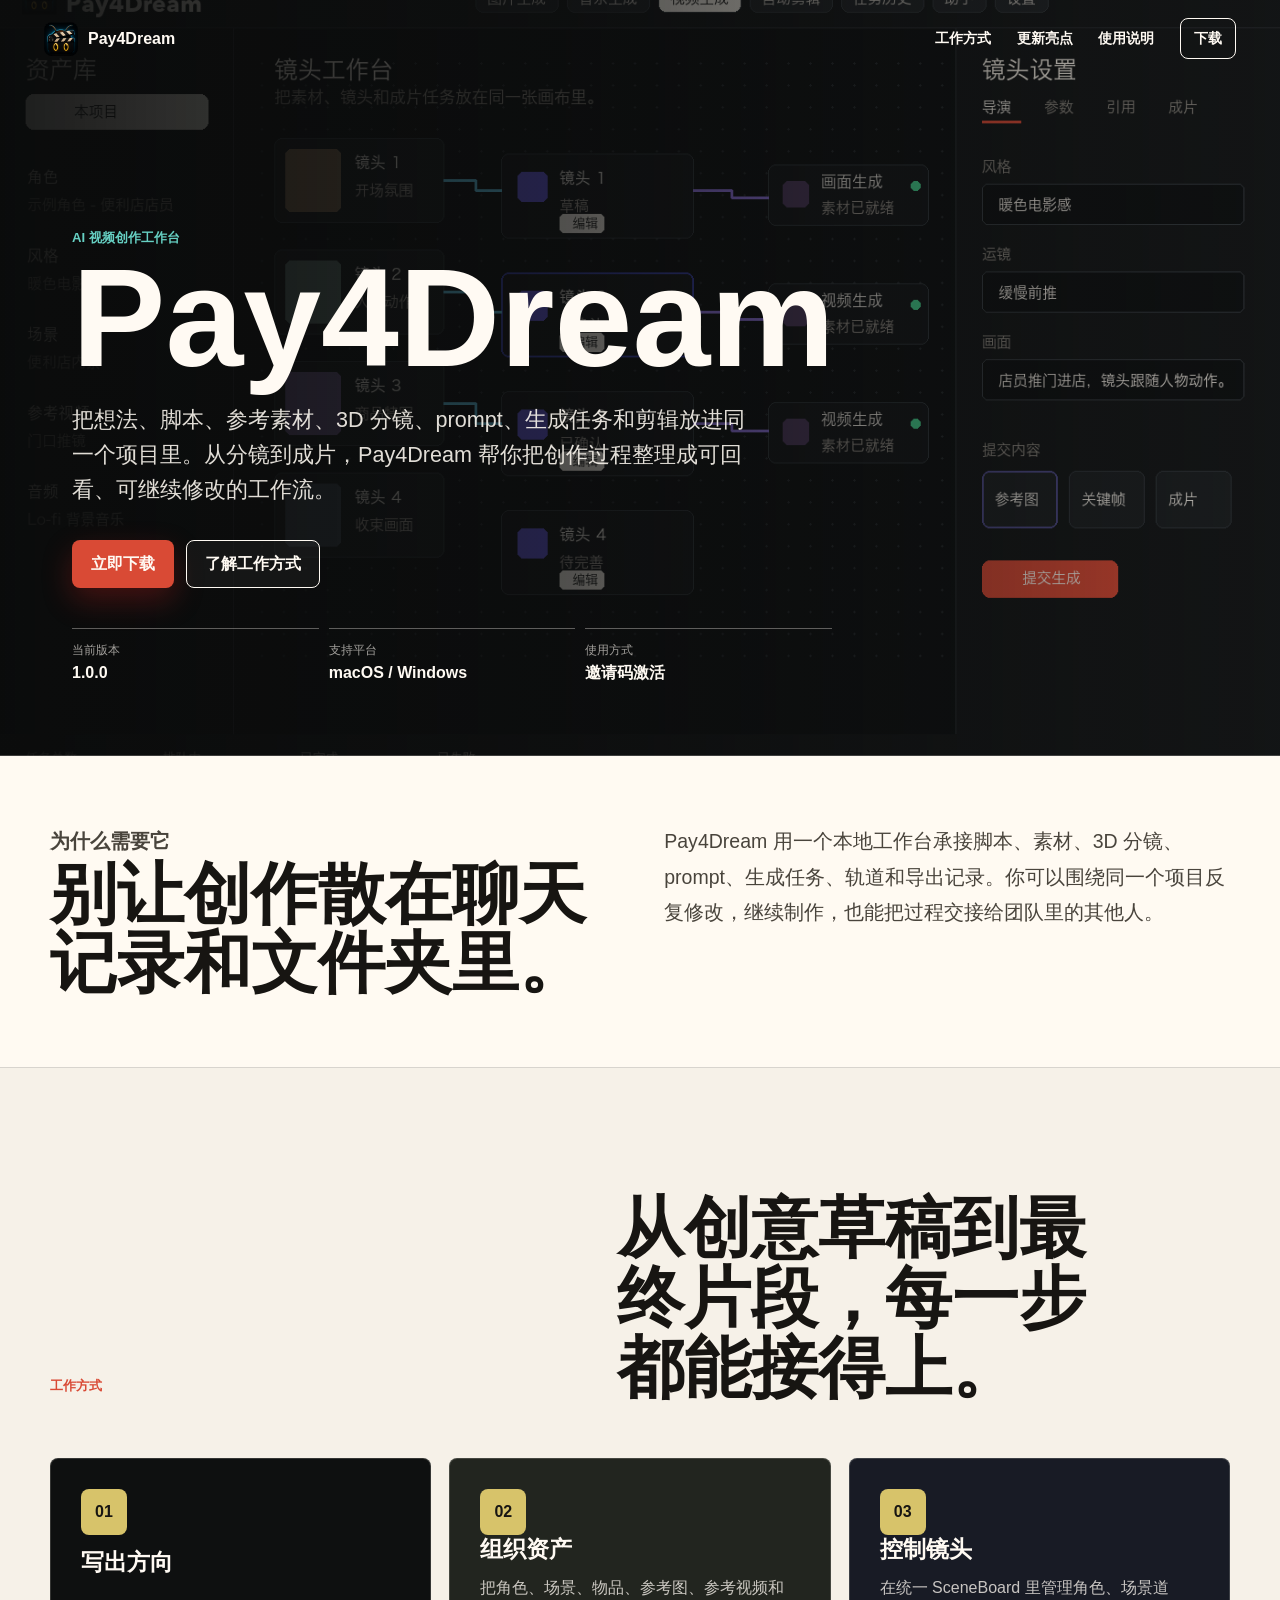
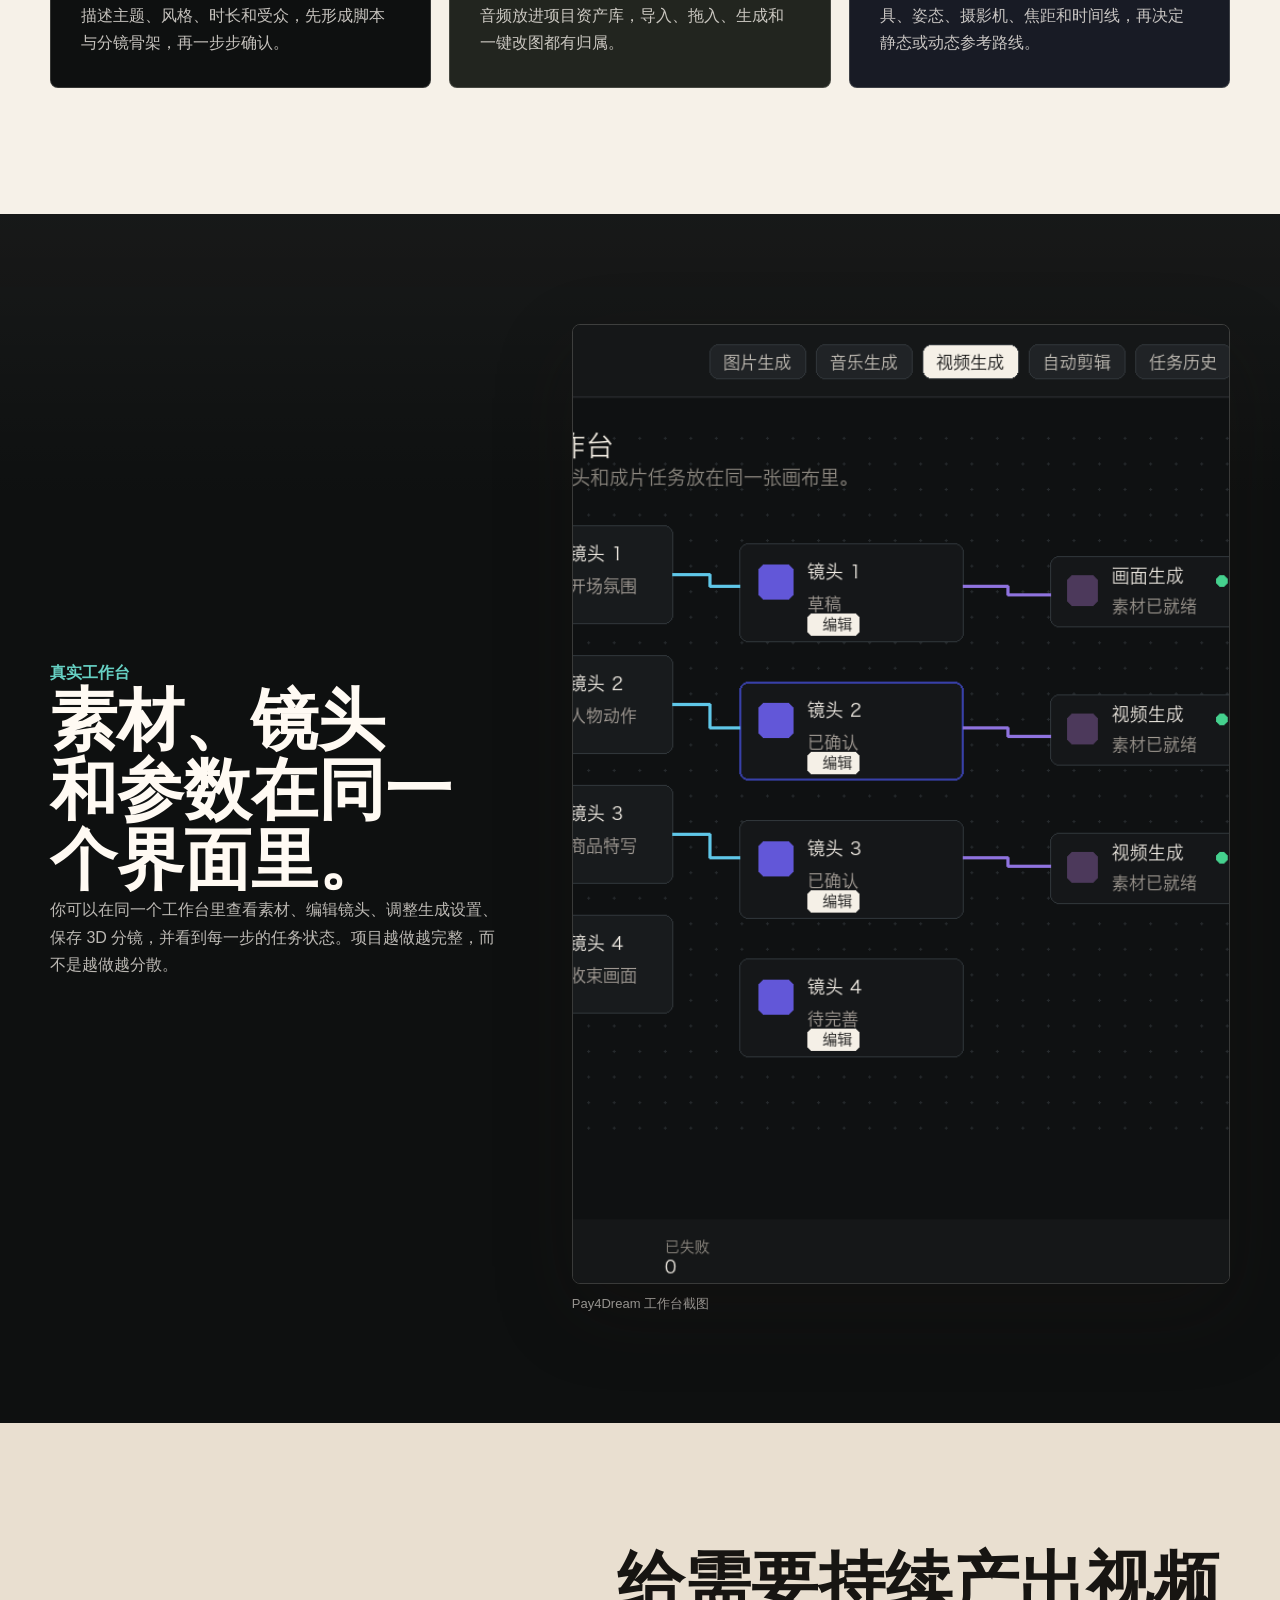
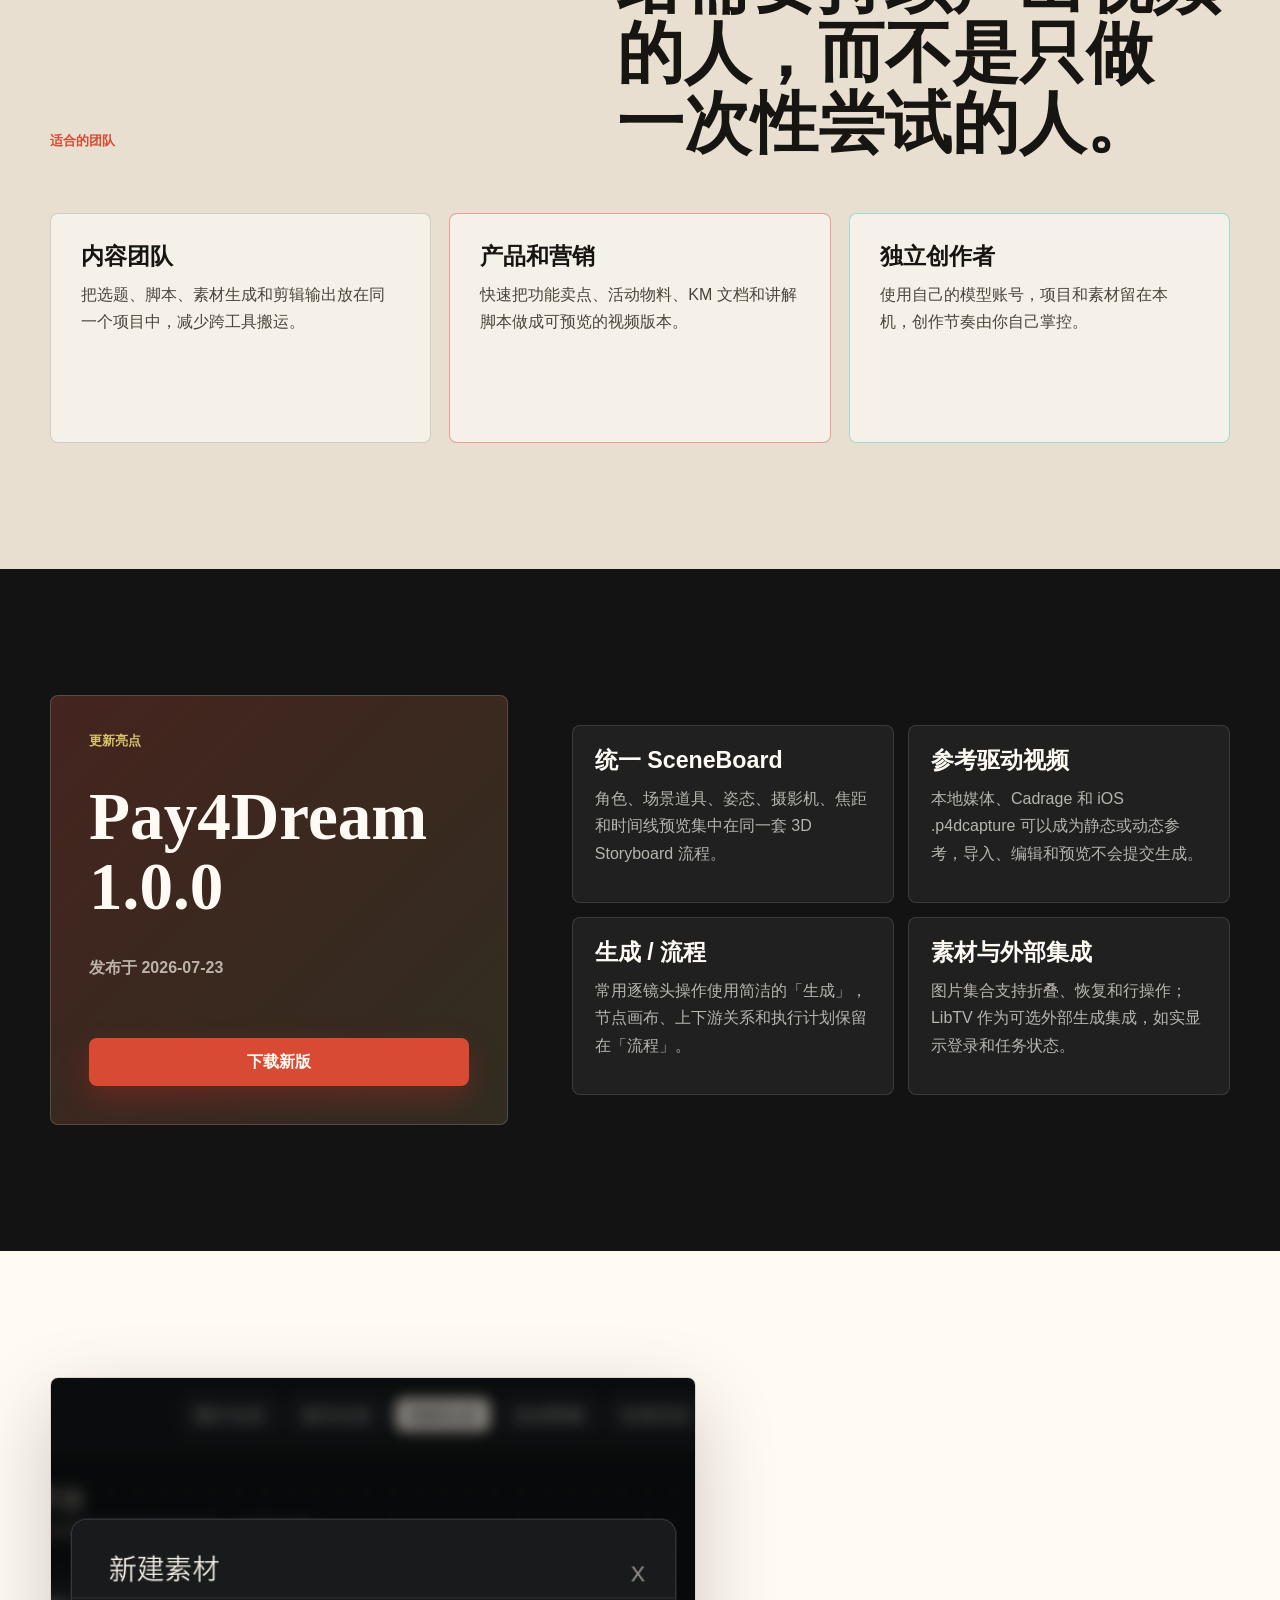
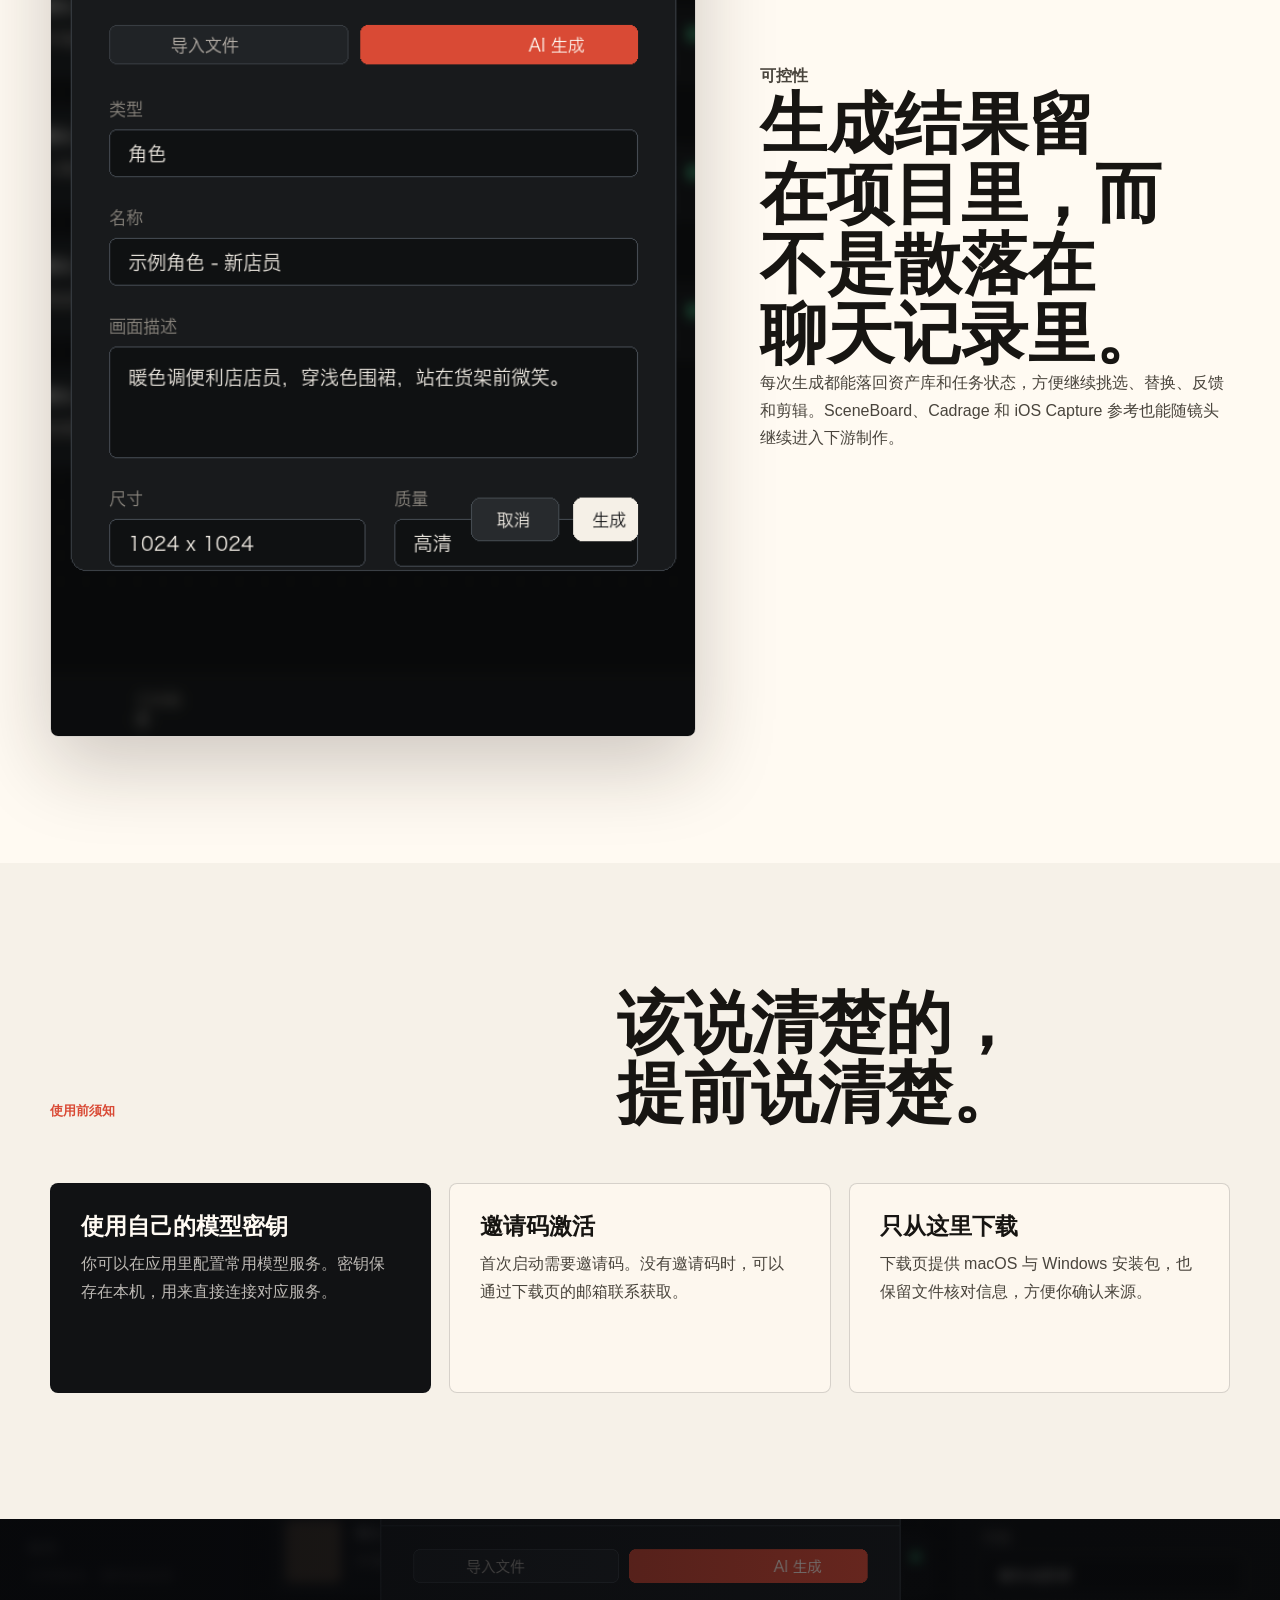
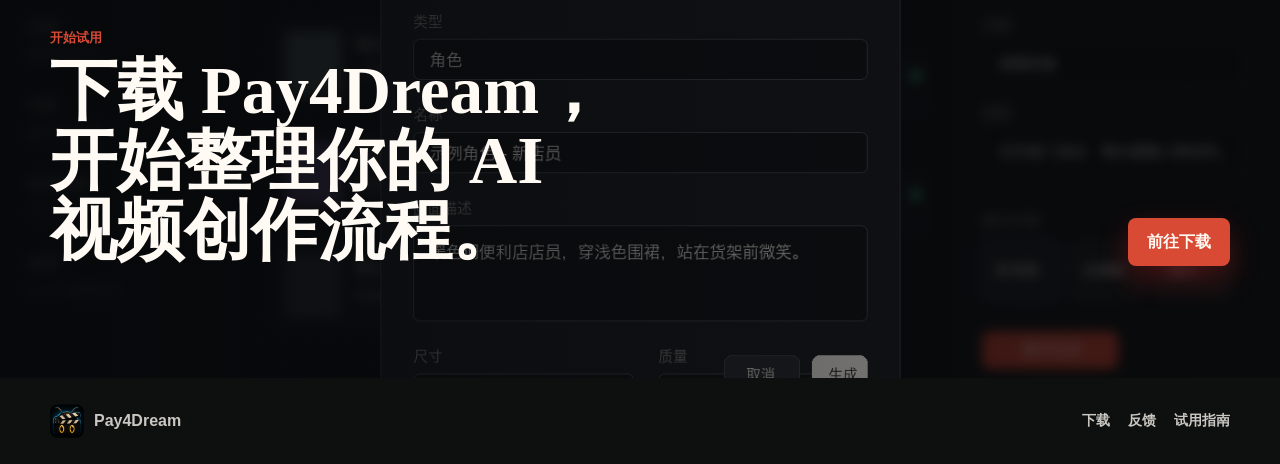
==== index.html @ 3dd7f459 "Update Pay4Dream site for 1.0.0" ====
<!doctype html>
<html lang="zh-CN">
  <head>
    <meta charset="utf-8" />
    <meta name="viewport" content="width=device-width, initial-scale=1" />
    <title>Pay4Dream - AI 视频创作工作台</title>
    <meta
      name="description"
      content="Pay4Dream 是面向创作者和小团队的 AI 视频创作工作台，把脚本、素材、3D 分镜、prompt、生成任务、剪辑和导出放进一个清晰的本地项目。"
    />
    <meta property="og:title" content="Pay4Dream - AI 视频创作工作台" />
    <meta
      property="og:description"
      content="从一句想法到可交付短片。脚本导入、素材管理、3D 分镜、一键改图、生成任务、剪辑预览与导出，一个工作流完成。"
    />
    <meta property="og:type" content="website" />
    <meta property="og:image" content="./assets/product-workbench.png" />
    <link rel="icon" type="image/png" href="./assets/pay4dream-icon.png" />
    <link rel="stylesheet" href="./assets/site.css" />
  </head>
  <body>
    <header class="site-header" data-site-header>
      <a class="brand-mark" href="./index.html" aria-label="Pay4Dream 首页">
        <img src="./assets/pay4dream-icon.png" alt="" />
        <span>Pay4Dream</span>
      </a>
      <button class="nav-toggle" type="button" aria-label="打开导航" aria-expanded="false" data-nav-toggle>
        <span></span>
        <span></span>
      </button>
      <nav class="site-nav" aria-label="主导航" data-nav>
        <a href="#workflow">工作方式</a>
        <a href="#release">更新亮点</a>
        <a href="#trust">使用说明</a>
        <a class="nav-download" href="./download.html">下载</a>
      </nav>
    </header>

    <main>
      <section class="hero" aria-labelledby="hero-title">
        <div class="hero-copy">
          <p class="eyebrow">AI 视频创作工作台</p>
          <h1 id="hero-title">Pay4Dream</h1>
          <p class="hero-lede">
            把想法、脚本、参考素材、3D 分镜、prompt、生成任务和剪辑放进同一个项目里。从分镜到成片，Pay4Dream 帮你把创作过程整理成可回看、可继续修改的工作流。
          </p>
          <div class="hero-actions" aria-label="主要操作">
            <a class="button button-primary" href="./download.html">立即下载</a>
            <a class="button button-ghost" href="#workflow">了解工作方式</a>
          </div>
          <dl class="hero-facts" aria-label="版本摘要">
            <div>
              <dt>当前版本</dt>
              <dd>1.0.0</dd>
            </div>
            <div>
              <dt>支持平台</dt>
              <dd>macOS / Windows</dd>
            </div>
            <div>
              <dt>使用方式</dt>
              <dd>邀请码激活</dd>
            </div>
          </dl>
        </div>
      </section>

      <section class="intro-band" aria-label="产品定位">
        <div class="section-inner intro-grid">
          <div>
            <p class="section-kicker">为什么需要它</p>
            <h2>别让创作散在聊天记录和文件夹里。</h2>
          </div>
          <p>
            Pay4Dream 用一个本地工作台承接脚本、素材、3D 分镜、prompt、生成任务、轨道和导出记录。你可以围绕同一个项目反复修改，继续制作，也能把过程交接给团队里的其他人。
          </p>
        </div>
      </section>

      <section class="workflow-section" id="workflow" aria-labelledby="workflow-title">
        <div class="section-inner">
          <div class="section-heading reveal">
            <p class="section-kicker">工作方式</p>
            <h2 id="workflow-title">从创意草稿到最终片段，每一步都能接得上。</h2>
          </div>
          <div class="workflow-grid">
            <article class="workflow-card reveal">
              <span class="card-index">01</span>
              <h3>写出方向</h3>
              <p>描述主题、风格、时长和受众，先形成脚本与分镜骨架，再一步步确认。</p>
            </article>
            <article class="workflow-card reveal">
              <span class="card-index">02</span>
              <h3>组织资产</h3>
              <p>把角色、场景、物品、参考图、参考视频和音频放进项目资产库，导入、拖入、生成和一键改图都有归属。</p>
            </article>
            <article class="workflow-card reveal">
              <span class="card-index">03</span>
              <h3>控制镜头</h3>
            <p>在统一 SceneBoard 里管理角色、场景道具、姿态、摄影机、焦距和时间线，再决定静态或动态参考路线。</p>
            </article>
          </div>
        </div>
      </section>

      <section class="product-shot-section" aria-labelledby="shot-title">
        <div class="section-inner shot-grid">
          <div class="shot-copy reveal">
            <p class="section-kicker">真实工作台</p>
            <h2 id="shot-title">素材、镜头和参数在同一个界面里。</h2>
            <p>
              你可以在同一个工作台里查看素材、编辑镜头、调整生成设置、保存 3D 分镜，并看到每一步的任务状态。项目越做越完整，而不是越做越分散。
            </p>
          </div>
          <figure class="product-frame reveal">
            <img
              src="./assets/product-workbench.png"
              alt="Pay4Dream 桌面工作台界面，左侧为画布和监看区，右侧为资产与参数面板"
              width="1440"
              height="960"
              loading="lazy"
            />
            <figcaption>Pay4Dream 工作台截图</figcaption>
          </figure>
        </div>
      </section>

      <section class="fit-section" aria-labelledby="fit-title">
        <div class="section-inner">
          <div class="section-heading reveal">
            <p class="section-kicker">适合的团队</p>
            <h2 id="fit-title">给需要持续产出视频的人，而不是只做一次性尝试的人。</h2>
          </div>
          <div class="fit-grid">
            <article class="fit-card reveal">
              <h3>内容团队</h3>
              <p>把选题、脚本、素材生成和剪辑输出放在同一个项目中，减少跨工具搬运。</p>
            </article>
            <article class="fit-card reveal">
              <h3>产品和营销</h3>
              <p>快速把功能卖点、活动物料、KM 文档和讲解脚本做成可预览的视频版本。</p>
            </article>
            <article class="fit-card reveal">
              <h3>独立创作者</h3>
              <p>使用自己的模型账号，项目和素材留在本机，创作节奏由你自己掌控。</p>
            </article>
          </div>
        </div>
      </section>

      <section class="release-section" id="release" aria-labelledby="release-title">
        <div class="section-inner release-layout">
          <div class="release-panel reveal">
            <p class="section-kicker">更新亮点</p>
            <h2 id="release-title">Pay4Dream 1.0.0</h2>
            <p class="release-date">发布于 2026-07-23</p>
            <a class="button button-primary" href="./download.html">下载新版</a>
          </div>
          <div class="release-notes reveal">
            <article>
              <h3>统一 SceneBoard</h3>
              <p>角色、场景道具、姿态、摄影机、焦距和时间线预览集中在同一套 3D Storyboard 流程。</p>
            </article>
            <article>
              <h3>参考驱动视频</h3>
              <p>本地媒体、Cadrage 和 iOS .p4dcapture 可以成为静态或动态参考，导入、编辑和预览不会提交生成。</p>
            </article>
            <article>
              <h3>生成 / 流程</h3>
              <p>常用逐镜头操作使用简洁的「生成」，节点画布、上下游关系和执行计划保留在「流程」。</p>
            </article>
            <article>
              <h3>素材与外部集成</h3>
              <p>图片集合支持折叠、恢复和行操作；LibTV 作为可选外部生成集成，如实显示登录和任务状态。</p>
            </article>
          </div>
        </div>
      </section>

      <section class="detail-section" aria-label="产品细节">
        <div class="section-inner detail-grid">
          <figure class="detail-image reveal">
            <img
              src="./assets/product-generation-board.png"
              alt="Pay4Dream 项目画布中排列的视频素材与生成结果"
              width="1440"
              height="960"
              loading="lazy"
            />
          </figure>
          <div class="detail-copy reveal">
            <p class="section-kicker">可控性</p>
            <h2>生成结果留在项目里，而不是散落在聊天记录里。</h2>
            <p>
              每次生成都能落回资产库和任务状态，方便继续挑选、替换、反馈和剪辑。SceneBoard、Cadrage 和 iOS Capture 参考也能随镜头继续进入下游制作。
            </p>
          </div>
        </div>
      </section>

      <section class="trust-section" id="trust" aria-labelledby="trust-title">
        <div class="section-inner">
          <div class="section-heading reveal">
            <p class="section-kicker">使用前须知</p>
            <h2 id="trust-title">该说清楚的，提前说清楚。</h2>
          </div>
          <div class="trust-grid">
            <article class="trust-card reveal">
              <h3>使用自己的模型密钥</h3>
              <p>你可以在应用里配置常用模型服务。密钥保存在本机，用来直接连接对应服务。</p>
            </article>
            <article class="trust-card reveal">
              <h3>邀请码激活</h3>
              <p>首次启动需要邀请码。没有邀请码时，可以通过下载页的邮箱联系获取。</p>
            </article>
            <article class="trust-card reveal">
              <h3>只从这里下载</h3>
              <p>下载页提供 macOS 与 Windows 安装包，也保留文件核对信息，方便你确认来源。</p>
            </article>
          </div>
        </div>
      </section>

      <section class="final-cta" aria-labelledby="final-title">
        <div class="section-inner final-inner">
          <div class="reveal">
            <p class="section-kicker">开始试用</p>
            <h2 id="final-title">下载 Pay4Dream，开始整理你的 AI 视频创作流程。</h2>
          </div>
          <a class="button button-primary reveal" href="./download.html">前往下载</a>
        </div>
      </section>
    </main>

    <footer class="site-footer">
      <div class="section-inner footer-inner">
        <a class="brand-mark" href="./index.html" aria-label="Pay4Dream 首页">
          <img src="./assets/pay4dream-icon.png" alt="" />
          <span>Pay4Dream</span>
        </a>
        <nav aria-label="页脚导航">
          <a href="./download.html">下载</a>
          <a href="mailto:pay4dream.app@gmail.com">反馈</a>
          <a href="https://pay4dream.github.io/p4d-release/manual.html">试用指南</a>
        </nav>
      </div>
    </footer>

    <script src="./assets/site.js"></script>
  </body>
</html>
---- assets/site.css ----
:root {
  --ink: #171512;
  --ink-soft: #49443c;
  --muted: #7a7266;
  --paper: #f6f1e8;
  --paper-2: #e9dfd0;
  --paper-3: #fffaf2;
  --line: rgba(17, 18, 20, 0.16);
  --line-strong: rgba(17, 18, 20, 0.32);
  --charcoal: #0e1010;
  --charcoal-2: #191b1a;
  --white: #fffaf3;
  --red: #d94a35;
  --red-dark: #a83225;
  --cyan: #66d0c3;
  --lime: #d7c36a;
  --blue: #445e78;
  --shadow: 0 28px 80px rgba(33, 25, 16, 0.22);
  --radius: 8px;
  --max: 1180px;
  --font-body: "PingFang SC", "Hiragino Sans GB", "Microsoft YaHei", "Noto Sans CJK SC", sans-serif;
  --font-display: "Songti SC", "STSong", "Noto Serif CJK SC", "Source Han Serif SC", serif;
  --font-brand: "Avenir Next", "Helvetica Neue", var(--font-body);
}

* {
  box-sizing: border-box;
}

html {
  scroll-behavior: smooth;
  overflow-x: clip;
}

body {
  margin: 0;
  width: 100%;
  overflow-x: clip;
  background: var(--paper);
  color: var(--ink);
  font-family: var(--font-body);
  line-height: 1.5;
  -webkit-font-smoothing: antialiased;
  text-rendering: optimizeLegibility;
  isolation: isolate;
}

body::before {
  position: fixed;
  inset: 0;
  pointer-events: none;
  content: "";
  opacity: 0.14;
  z-index: 0;
  background-image:
    linear-gradient(rgba(17, 18, 20, 0.045) 1px, transparent 1px),
    linear-gradient(90deg, rgba(17, 18, 20, 0.035) 1px, transparent 1px);
  background-size: 28px 28px;
  mix-blend-mode: multiply;
}

main,
.site-footer {
  position: relative;
  z-index: 1;
}

body.nav-open {
  overflow: hidden;
}

a {
  color: inherit;
  text-decoration: none;
}

a:hover {
  color: var(--red);
}

img {
  max-width: 100%;
  display: block;
}

button,
input,
textarea {
  font: inherit;
}

.site-header {
  position: fixed;
  top: 0;
  left: 0;
  right: 0;
  z-index: 50;
  display: flex;
  align-items: center;
  justify-content: space-between;
  gap: 24px;
  padding: 18px clamp(18px, 4vw, 44px);
  color: var(--white);
  transition: background 180ms ease, color 180ms ease, border-color 180ms ease, padding 180ms ease;
}

.site-header.is-scrolled,
.download-page .site-header {
  background: rgba(245, 242, 235, 0.88);
  color: var(--ink);
  border-bottom: 1px solid rgba(17, 18, 20, 0.12);
  backdrop-filter: blur(18px);
}

.site-header.is-scrolled {
  padding-top: 12px;
  padding-bottom: 12px;
}

.brand-mark {
  display: inline-flex;
  align-items: center;
  gap: 10px;
  min-width: max-content;
  font-family: var(--font-brand);
  font-weight: 800;
  letter-spacing: 0;
}

.brand-mark img {
  width: 34px;
  height: 34px;
  border-radius: 8px;
}

.site-nav {
  display: flex;
  align-items: center;
  gap: clamp(14px, 2vw, 26px);
  font-size: 14px;
  font-weight: 700;
}

.nav-download {
  padding: 9px 13px;
  border: 1px solid currentColor;
  border-radius: 8px;
}

.nav-toggle {
  display: none;
  width: 42px;
  height: 42px;
  border: 1px solid currentColor;
  border-radius: 8px;
  color: inherit;
  background: transparent;
  align-items: center;
  justify-content: center;
  flex-direction: column;
  gap: 6px;
}

.nav-toggle span {
  width: 18px;
  height: 2px;
  background: currentColor;
  display: block;
}

.hero {
  min-height: min(760px, 84svh);
  display: grid;
  align-items: end;
  padding: 122px clamp(20px, 6vw, 72px) 70px;
  color: var(--white);
  background:
    linear-gradient(90deg, rgba(10, 11, 11, 0.92), rgba(10, 11, 11, 0.7) 44%, rgba(10, 11, 11, 0.22)),
    url("./product-workbench.png") center / cover no-repeat;
  border-bottom: 1px solid rgba(255, 250, 243, 0.2);
}

.hero-copy {
  width: min(760px, calc(100vw - 40px));
  max-width: 100%;
  min-width: 0;
}

.eyebrow,
.section-kicker {
  margin: 0 0 12px;
  font-size: 0.82rem;
  line-height: 1;
  font-weight: 700;
  letter-spacing: 0;
}

.eyebrow {
  color: var(--cyan);
}

.hero h1,
.download-hero h1 {
  margin: 0;
  max-width: 10ch;
  font-family: var(--font-brand);
  font-size: 8.75rem;
  line-height: 0.88;
  letter-spacing: 0;
  text-wrap: balance;
}

.hero-lede,
.download-hero p {
  max-width: 690px;
  margin: 24px 0 0;
  font-size: 1.35rem;
  line-height: 1.62;
  color: rgba(255, 250, 243, 0.88);
  text-wrap: pretty;
}

.hero-actions {
  margin-top: 32px;
  display: flex;
  flex-wrap: wrap;
  gap: 12px;
}

.button {
  min-height: 48px;
  display: inline-flex;
  align-items: center;
  justify-content: center;
  border-radius: 8px;
  padding: 13px 18px;
  font-weight: 760;
  line-height: 1.1;
  border: 1px solid transparent;
  transition: transform 160ms ease, box-shadow 160ms ease, border-color 160ms ease, background 160ms ease;
}

.button:hover {
  transform: translateY(-2px);
  color: inherit;
}

.button:focus-visible,
.site-nav a:focus-visible,
.copy-button:focus-visible,
.nav-toggle:focus-visible,
summary:focus-visible {
  outline: 2px solid var(--lime);
  outline-offset: 3px;
}

.button-primary {
  background: var(--red);
  color: var(--white);
  box-shadow: 0 12px 30px rgba(233, 40, 33, 0.26);
}

.button-primary:hover {
  background: var(--red-dark);
}

.button-ghost {
  color: inherit;
  border-color: currentColor;
  background: rgba(255, 255, 255, 0.04);
}

.button-block {
  width: 100%;
}

.hero-facts {
  display: grid;
  grid-template-columns: repeat(3, minmax(0, 1fr));
  gap: 10px;
  max-width: 780px;
  margin: 40px 0 0;
}

.hero-facts div {
  border-top: 1px solid rgba(255, 250, 243, 0.34);
  padding-top: 12px;
}

.hero-facts dt,
.download-meta dt {
  font-size: 12px;
  color: rgba(255, 250, 243, 0.62);
  margin: 0 0 2px;
}

.hero-facts dd,
.download-meta dd {
  margin: 0;
  font-weight: 800;
}

.section-inner {
  width: min(var(--max), calc(100% - 40px));
  margin: 0 auto;
}

.intro-band {
  padding: clamp(34px, 6vw, 68px) 0;
  background: var(--paper-3);
  border-bottom: 1px solid var(--line);
}

.intro-grid {
  display: grid;
  grid-template-columns: minmax(280px, 0.95fr) minmax(280px, 1fr);
  gap: clamp(28px, 6vw, 88px);
  align-items: start;
}

.intro-grid h2,
.section-heading h2,
.shot-copy h2,
.detail-copy h2,
.release-panel h2,
.final-inner h2,
.trial-layout h2,
.download-section h2,
.install-section h2 {
  margin: 0;
  font-family: var(--font-display);
  font-size: 4.2rem;
  font-weight: 700;
  line-height: 1.04;
  letter-spacing: 0;
  text-wrap: balance;
}

.intro-grid p {
  margin: 0;
  font-size: 1.22rem;
  line-height: 1.82;
  color: var(--ink-soft);
  text-wrap: pretty;
}

.section-kicker {
  color: var(--red);
}

.workflow-section,
.fit-section,
.trust-section,
.download-section,
.install-section {
  padding: clamp(70px, 10vw, 126px) 0;
}

.section-heading {
  display: grid;
  grid-template-columns: minmax(240px, 0.84fr) minmax(260px, 1fr);
  gap: clamp(24px, 4vw, 60px);
  align-items: end;
  margin-bottom: clamp(28px, 5vw, 54px);
}

.section-heading > p:last-child {
  margin: 0;
  color: var(--muted);
  font-size: 17px;
}

.workflow-grid,
.fit-grid,
.trust-grid,
.download-grid,
.install-grid {
  display: grid;
  gap: 18px;
}

.workflow-grid,
.fit-grid,
.trust-grid {
  grid-template-columns: repeat(3, minmax(0, 1fr));
}

.workflow-card,
.fit-card,
.trust-card,
.download-card,
.install-card {
  min-width: 0;
  min-height: 230px;
  border: 1px solid var(--line);
  border-radius: var(--radius);
  padding: clamp(20px, 3vw, 30px);
  background: rgba(255, 250, 240, 0.72);
  transition: transform 180ms ease, box-shadow 180ms ease, border-color 180ms ease;
}

.workflow-card:hover,
.fit-card:hover,
.trust-card:hover,
.download-card:hover,
.install-card:hover {
  transform: translateY(-4px);
  box-shadow: 0 18px 44px rgba(8, 10, 15, 0.12);
}

.workflow-card {
  display: flex;
  flex-direction: column;
  justify-content: space-between;
  background: var(--charcoal);
  color: var(--white);
  border-color: rgba(255, 250, 243, 0.16);
}

.workflow-card:nth-child(2) {
  background: #22251f;
}

.workflow-card:nth-child(3) {
  background: #181b25;
}

.card-index {
  width: 46px;
  height: 46px;
  display: inline-flex;
  align-items: center;
  justify-content: center;
  border-radius: 8px;
  background: var(--lime);
  color: var(--ink);
  font-weight: 800;
}

.workflow-card h3,
.fit-card h3,
.trust-card h3,
.release-notes h3,
.install-card h3 {
  margin: 0 0 12px;
  font-size: 1.45rem;
  line-height: 1.05;
  font-weight: 760;
}

.workflow-card p,
.fit-card p,
.trust-card p,
.release-notes p,
.shot-copy p,
.detail-copy p,
.install-card li,
.trial-layout p {
  margin: 0;
  color: var(--ink-soft);
  font-size: 1rem;
  line-height: 1.72;
  text-wrap: pretty;
}

.workflow-card p {
  color: rgba(255, 250, 243, 0.76);
}

.product-shot-section {
  padding: clamp(54px, 9vw, 110px) 0;
  color: var(--white);
  background:
    linear-gradient(180deg, rgba(255, 250, 243, 0.04), transparent 24%),
    var(--charcoal);
}

.shot-grid,
.detail-grid,
.release-layout,
.trial-layout {
  display: grid;
  grid-template-columns: minmax(280px, 0.8fr) minmax(320px, 1.15fr);
  gap: clamp(28px, 5vw, 74px);
  align-items: center;
}

.shot-copy p,
.product-shot-section .section-kicker {
  color: rgba(255, 250, 243, 0.72);
}

.product-shot-section .section-kicker {
  color: var(--cyan);
}

.product-frame,
.detail-image {
  margin: 0;
}

.product-frame img,
.detail-image img {
  width: 100%;
  aspect-ratio: 3 / 2;
  object-fit: cover;
  border-radius: 8px;
  border: 1px solid rgba(255, 250, 243, 0.18);
  box-shadow: var(--shadow);
}

.product-frame figcaption {
  margin-top: 10px;
  color: rgba(255, 250, 243, 0.56);
  font-size: 13px;
}

.fit-section {
  background: var(--paper-2);
}

.fit-card {
  background: var(--paper);
}

.fit-card:nth-child(2) {
  border-color: rgba(233, 40, 33, 0.42);
}

.fit-card:nth-child(3) {
  border-color: rgba(54, 199, 208, 0.48);
}

.release-section {
  padding: clamp(70px, 10vw, 126px) 0;
  color: var(--white);
  background: #121312;
}

.release-panel {
  align-self: stretch;
  display: flex;
  flex-direction: column;
  justify-content: space-between;
  min-height: 430px;
  padding: clamp(24px, 4vw, 38px);
  border: 1px solid rgba(255, 250, 243, 0.16);
  border-radius: 8px;
  background:
    linear-gradient(135deg, rgba(217, 74, 53, 0.22), rgba(215, 195, 106, 0.11)),
    #1b1a18;
}

.release-panel .section-kicker {
  color: var(--lime);
}

.release-date {
  margin: 12px 0 36px;
  color: rgba(255, 250, 243, 0.66);
  font-weight: 800;
}

.release-notes {
  display: grid;
  grid-template-columns: repeat(2, minmax(0, 1fr));
  gap: 14px;
}

.release-notes article {
  min-height: 178px;
  padding: 22px;
  border-radius: 8px;
  background: rgba(255, 250, 243, 0.06);
  border: 1px solid rgba(255, 250, 243, 0.12);
}

.release-notes p {
  color: rgba(255, 250, 243, 0.68);
}

.detail-section {
  padding: clamp(70px, 10vw, 126px) 0;
  background: var(--paper-3);
}

.detail-grid {
  grid-template-columns: minmax(320px, 1.1fr) minmax(280px, 0.8fr);
}

.detail-image img {
  border-color: var(--line);
}

.trust-section {
  background: var(--paper);
}

.trust-card {
  min-height: 210px;
}

.trust-card:nth-child(1) {
  background: #111214;
  color: var(--white);
}

.trust-card:nth-child(1) p {
  color: rgba(255, 250, 243, 0.72);
}

.final-cta {
  padding: clamp(64px, 9vw, 112px) 0;
  color: var(--white);
  background:
    linear-gradient(90deg, rgba(7, 8, 11, 0.82), rgba(7, 8, 11, 0.42)),
    url("./product-generation-board.png") center / cover no-repeat;
}

.final-inner {
  display: flex;
  gap: 28px;
  justify-content: space-between;
  align-items: end;
}

.final-inner h2 {
  max-width: 760px;
}

.site-footer {
  padding: 26px 0;
  background: var(--charcoal);
  color: rgba(255, 250, 243, 0.78);
}

.footer-inner {
  display: flex;
  align-items: center;
  justify-content: space-between;
  gap: 24px;
}

.footer-inner nav {
  display: flex;
  flex-wrap: wrap;
  gap: 18px;
  font-size: 14px;
  font-weight: 800;
}

.download-hero {
  min-height: min(520px, 72svh);
  padding: 128px 0 72px;
  color: var(--white);
  background:
    linear-gradient(90deg, rgba(12, 13, 13, 0.94), rgba(12, 13, 13, 0.6)),
    url("./product-workbench.png") center / cover no-repeat;
}

.download-hero-inner {
  display: grid;
  grid-template-columns: minmax(280px, 1fr) 180px;
  gap: 36px;
  align-items: end;
}

.download-icon {
  width: 160px;
  height: 160px;
  border-radius: 32px;
  box-shadow: 0 30px 70px rgba(0, 0, 0, 0.36);
}

.download-grid {
  grid-template-columns: repeat(2, minmax(0, 1fr));
}

.download-card {
  position: relative;
  min-height: 430px;
  display: flex;
  flex-direction: column;
  justify-content: space-between;
  background: var(--paper-3);
}

.download-card.is-recommended {
  border-color: var(--red);
  box-shadow: 0 18px 46px rgba(233, 40, 33, 0.14);
}

.platform-line {
  display: flex;
  justify-content: space-between;
  gap: 16px;
  align-items: center;
}

.platform-name {
  font-size: 1.65rem;
  font-weight: 800;
}

.recommend-badge {
  display: none;
  padding: 4px 9px;
  color: var(--white);
  background: var(--red);
  border-radius: 8px;
  font-size: 0.75rem;
  font-weight: 760;
}

.download-card.is-recommended .recommend-badge {
  display: inline-flex;
}

.file-name {
  margin: 14px 0 24px;
  color: var(--muted);
  overflow-wrap: anywhere;
}

.download-meta {
  display: grid;
  grid-template-columns: repeat(2, minmax(0, 1fr));
  gap: 10px;
  margin: 0 0 24px;
}

.download-meta div {
  border-top: 1px solid var(--line);
  padding-top: 10px;
}

.download-meta dt {
  color: var(--muted);
}

.checksum {
  margin-top: 18px;
  padding: 14px;
  border-radius: 8px;
  background: rgba(17, 18, 20, 0.06);
  border: 1px solid var(--line);
}

.checksum summary,
.support-detail summary {
  color: var(--ink);
  cursor: pointer;
  font-size: 0.92rem;
  font-weight: 760;
  list-style-position: outside;
}

.checksum code {
  display: block;
  margin-top: 12px;
  min-height: 42px;
  color: var(--ink);
  font-family: "SFMono-Regular", Consolas, "Liberation Mono", monospace;
  font-size: 0.75rem;
  line-height: 1.35;
  overflow-wrap: anywhere;
}

.copy-button {
  margin-top: 10px;
  border: 1px solid var(--line-strong);
  border-radius: 8px;
  background: transparent;
  color: var(--ink);
  padding: 7px 10px;
  font-weight: 760;
  cursor: pointer;
}

.trial-layout a:not(.button) {
  color: var(--red);
  font-weight: 760;
}

.install-section {
  background: var(--paper-2);
}

.install-grid {
  grid-template-columns: repeat(2, minmax(0, 1fr));
}

.install-card {
  background: var(--paper);
}

.install-card ol {
  margin: 0;
  padding-left: 20px;
}

.install-card pre {
  margin: 12px 0 0;
  overflow-x: auto;
  padding: 14px;
  color: var(--white);
  background: var(--charcoal);
  border-radius: 8px;
}

.support-detail {
  margin-top: 18px;
  padding-top: 16px;
  border-top: 1px solid var(--line);
}

.support-detail p {
  margin: 12px 0 0;
  color: var(--ink-soft);
}

.install-card code {
  font-family: "SFMono-Regular", Consolas, "Liberation Mono", monospace;
  font-size: 13px;
  white-space: pre-wrap;
  overflow-wrap: anywhere;
}

.trial-section {
  padding: clamp(70px, 10vw, 116px) 0;
  background: var(--paper-3);
}

.trial-layout {
  grid-template-columns: minmax(280px, 1fr) max-content;
}

.trial-actions {
  display: flex;
  flex-direction: column;
  gap: 12px;
  min-width: min(280px, 100%);
}

.reveal {
  opacity: 1;
  transform: none;
}

body.js-enabled .reveal {
  opacity: 1;
  transform: none;
  transition: transform 180ms ease, box-shadow 180ms ease, border-color 180ms ease;
}

body.js-enabled .reveal.is-visible {
  opacity: 1;
  transform: translateY(0);
}

@media (prefers-reduced-motion: reduce) {
  html {
    scroll-behavior: auto;
  }

  *,
  *::before,
  *::after {
    animation-duration: 0.001ms !important;
    animation-iteration-count: 1 !important;
    scroll-behavior: auto !important;
    transition-duration: 0.001ms !important;
  }

  body.js-enabled .reveal {
    opacity: 1;
    transform: none;
  }
}

@media (max-width: 920px) {
  .site-header {
    padding: 14px 18px;
  }

  .nav-toggle {
    display: inline-flex;
  }

  .site-nav {
    position: fixed;
    inset: 68px 14px auto;
    display: none;
    flex-direction: column;
    align-items: stretch;
    padding: 16px;
    color: var(--ink);
    background: rgba(255, 250, 243, 0.96);
    border: 1px solid var(--line);
    border-radius: 8px;
    box-shadow: var(--shadow);
  }

  .site-nav.is-open {
    display: flex;
  }

  .site-nav a {
    padding: 12px;
    border-radius: 8px;
  }

  .site-nav a:hover {
    background: rgba(233, 40, 33, 0.08);
  }

  .hero {
    min-height: 82svh;
    padding: 104px 20px 48px;
    background:
      linear-gradient(0deg, rgba(7, 8, 11, 0.94), rgba(7, 8, 11, 0.44)),
      url("./product-workbench.png") center / cover no-repeat;
  }

  .hero h1,
  .download-hero h1 {
    font-size: 5.6rem;
  }

  .hero-lede,
  .download-hero p {
    font-size: 1.08rem;
  }

  .intro-grid h2,
  .section-heading h2,
  .shot-copy h2,
  .detail-copy h2,
  .release-panel h2,
  .final-inner h2,
  .trial-layout h2,
  .download-section h2,
  .install-section h2 {
    font-size: 3.25rem;
  }

  .hero-facts,
  .intro-grid,
  .section-heading,
  .shot-grid,
  .detail-grid,
  .release-layout,
  .trial-layout,
  .download-hero-inner {
    grid-template-columns: 1fr;
  }

  .workflow-grid,
  .fit-grid,
  .trust-grid,
  .download-grid,
  .install-grid,
  .release-notes {
    grid-template-columns: 1fr;
  }

  .detail-image {
    order: 2;
  }

  .detail-copy {
    order: 1;
  }

  .final-inner,
  .footer-inner {
    align-items: flex-start;
    flex-direction: column;
  }

  .download-icon {
    width: 112px;
    height: 112px;
    border-radius: 24px;
  }

  .trial-actions {
    width: 100%;
  }
}

@media (max-width: 560px) {
  .section-inner {
    width: min(100% - 28px, var(--max));
  }

  .hero {
    min-height: 84svh;
  }

  .hero h1,
  .download-hero h1 {
    font-size: 4.35rem;
    line-height: 0.92;
  }

  .hero-actions,
  .trial-actions {
    align-items: stretch;
  }

  .button {
    width: 100%;
  }

  .hero-facts {
    grid-template-columns: 1fr;
  }

  .workflow-card,
  .fit-card,
  .trust-card,
  .download-card,
  .install-card {
    min-height: auto;
  }

  .intro-grid h2,
  .section-heading h2,
  .shot-copy h2,
  .detail-copy h2,
  .release-panel h2,
  .final-inner h2,
  .trial-layout h2,
  .download-section h2,
  .install-section h2 {
    font-size: 2.55rem;
    line-height: 1.1;
  }
}
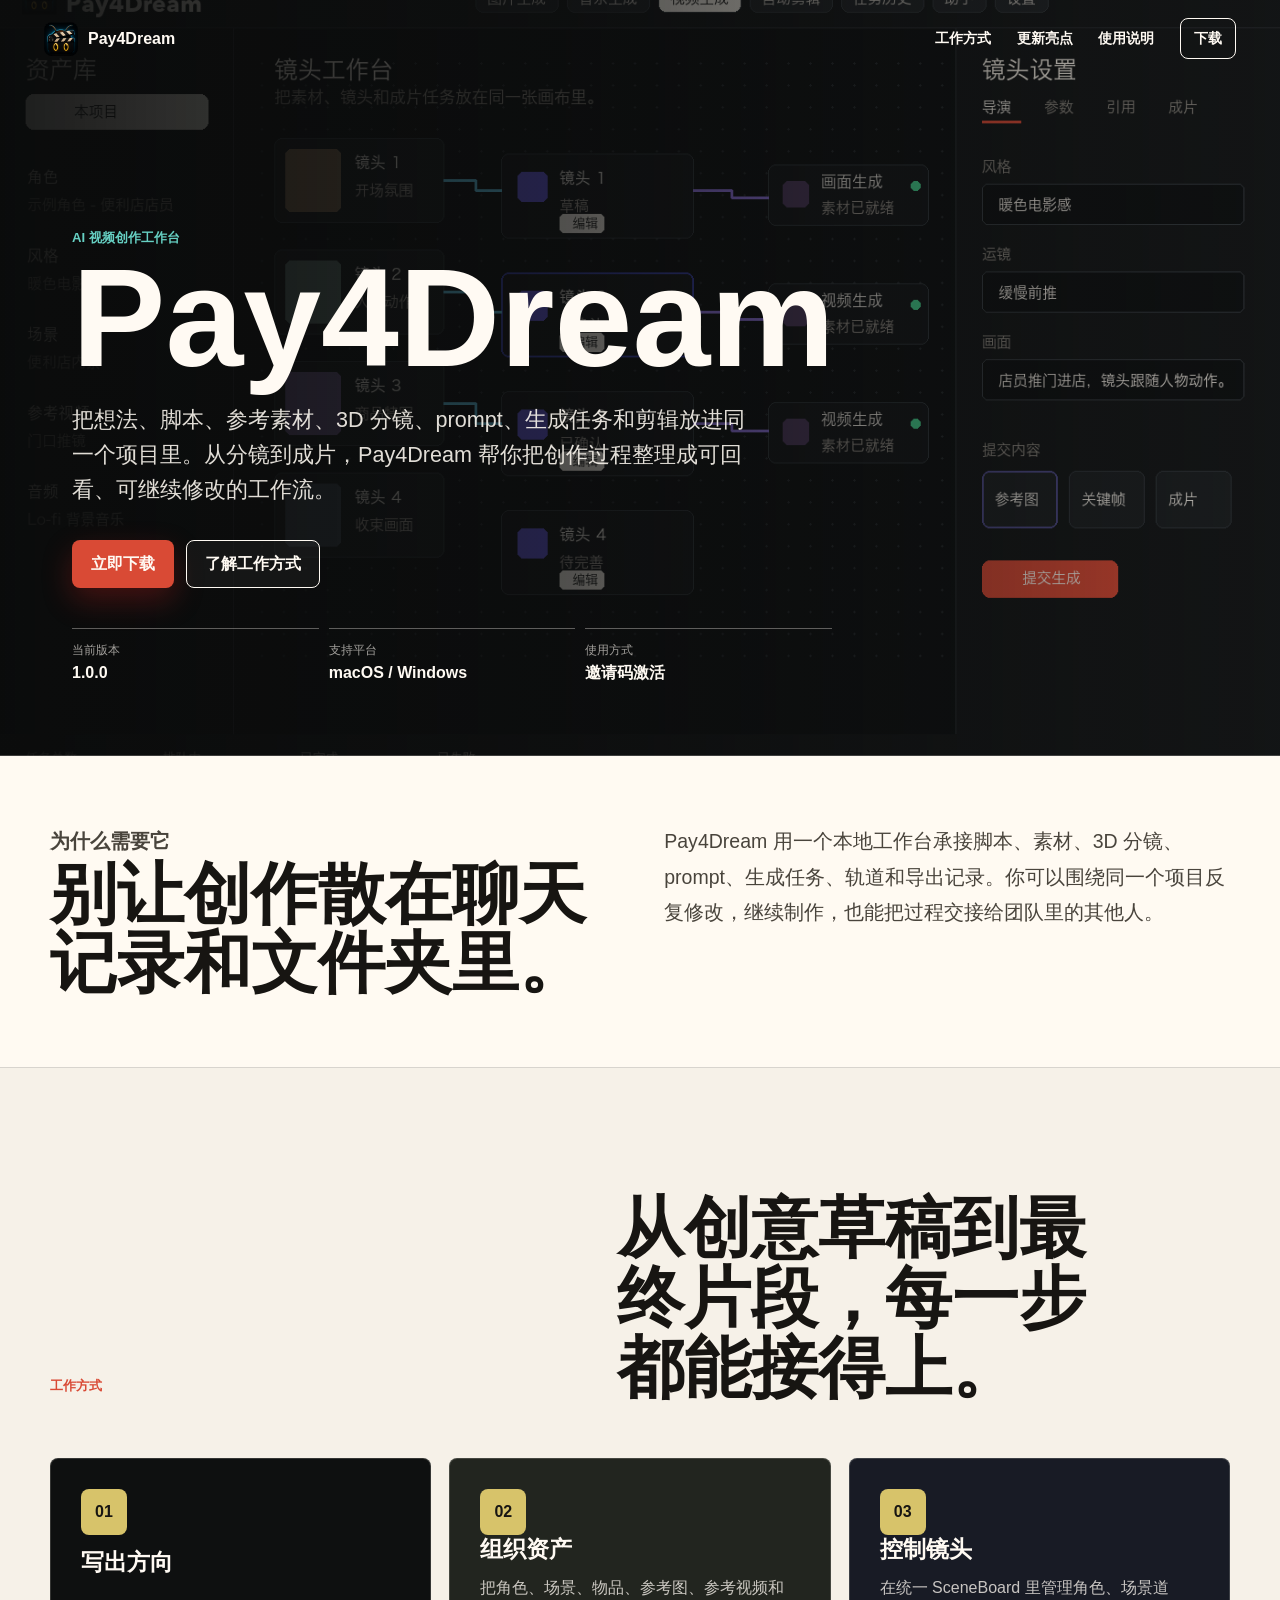
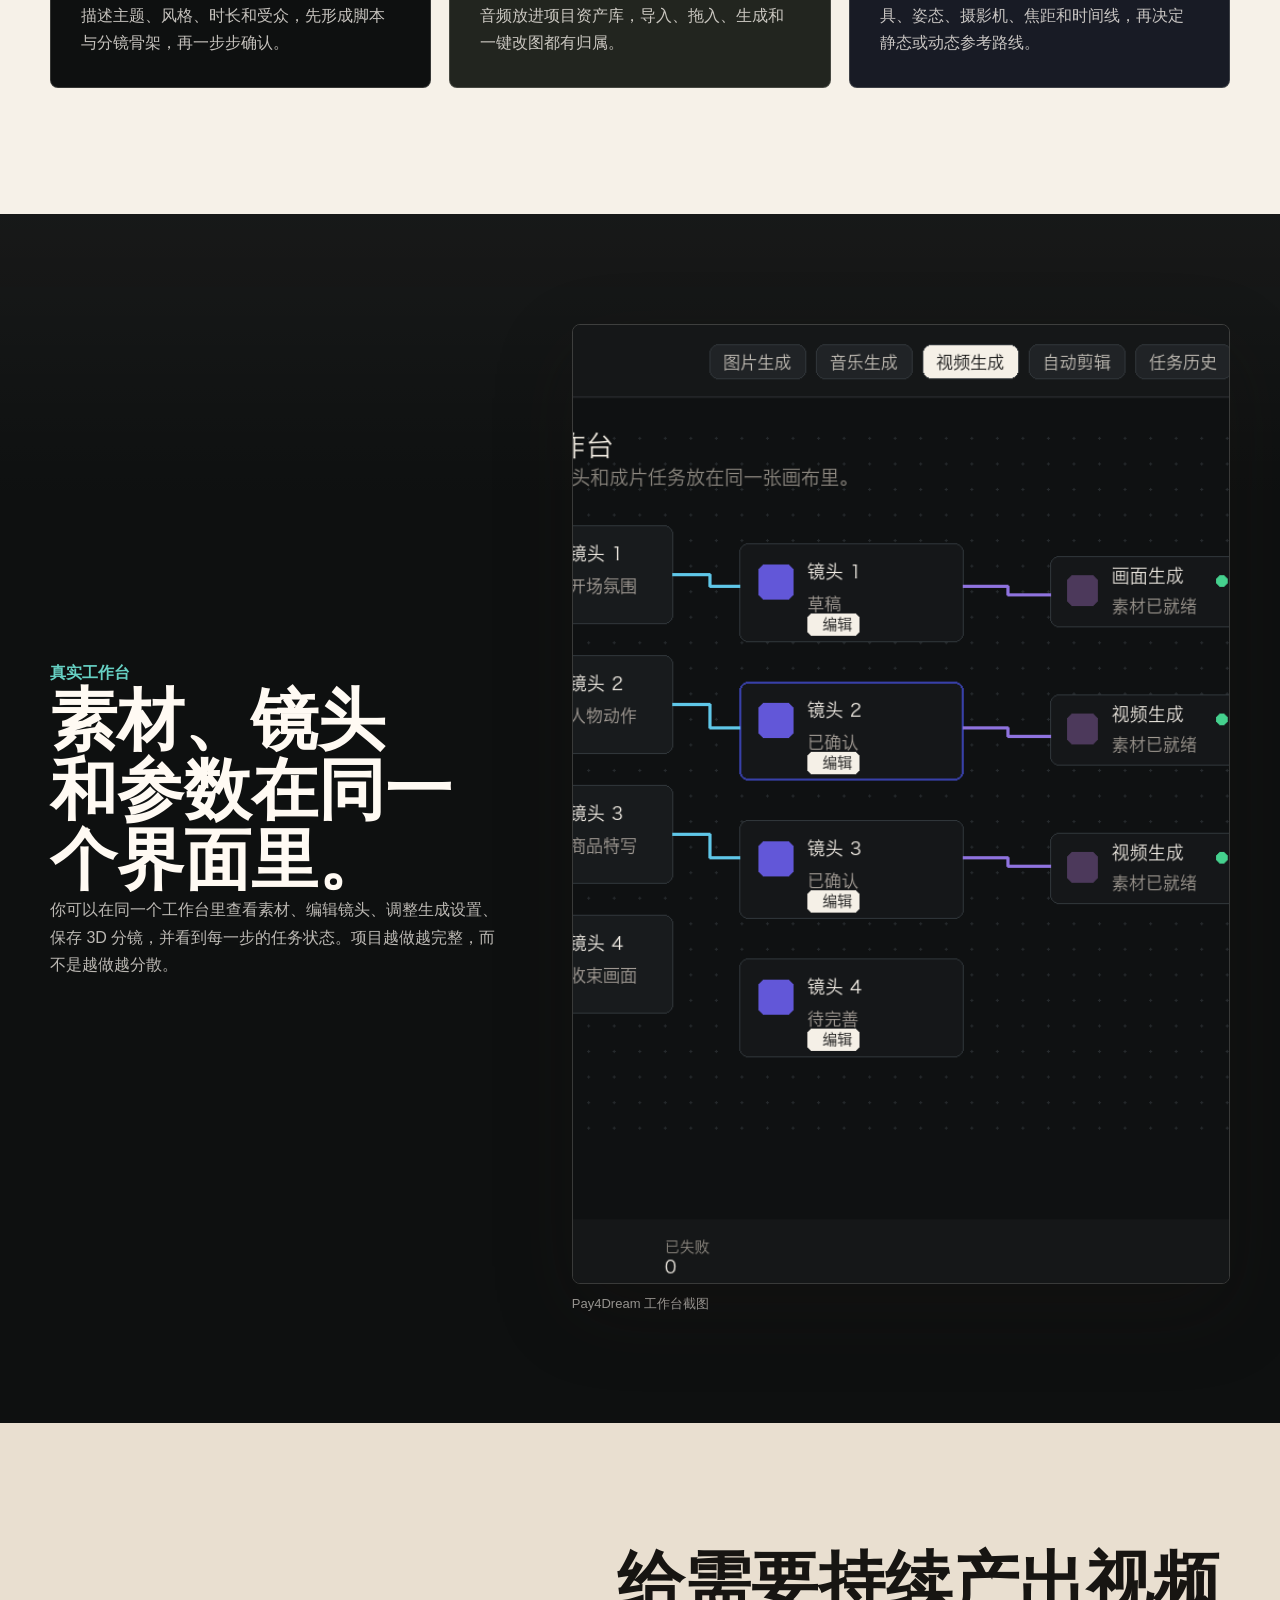
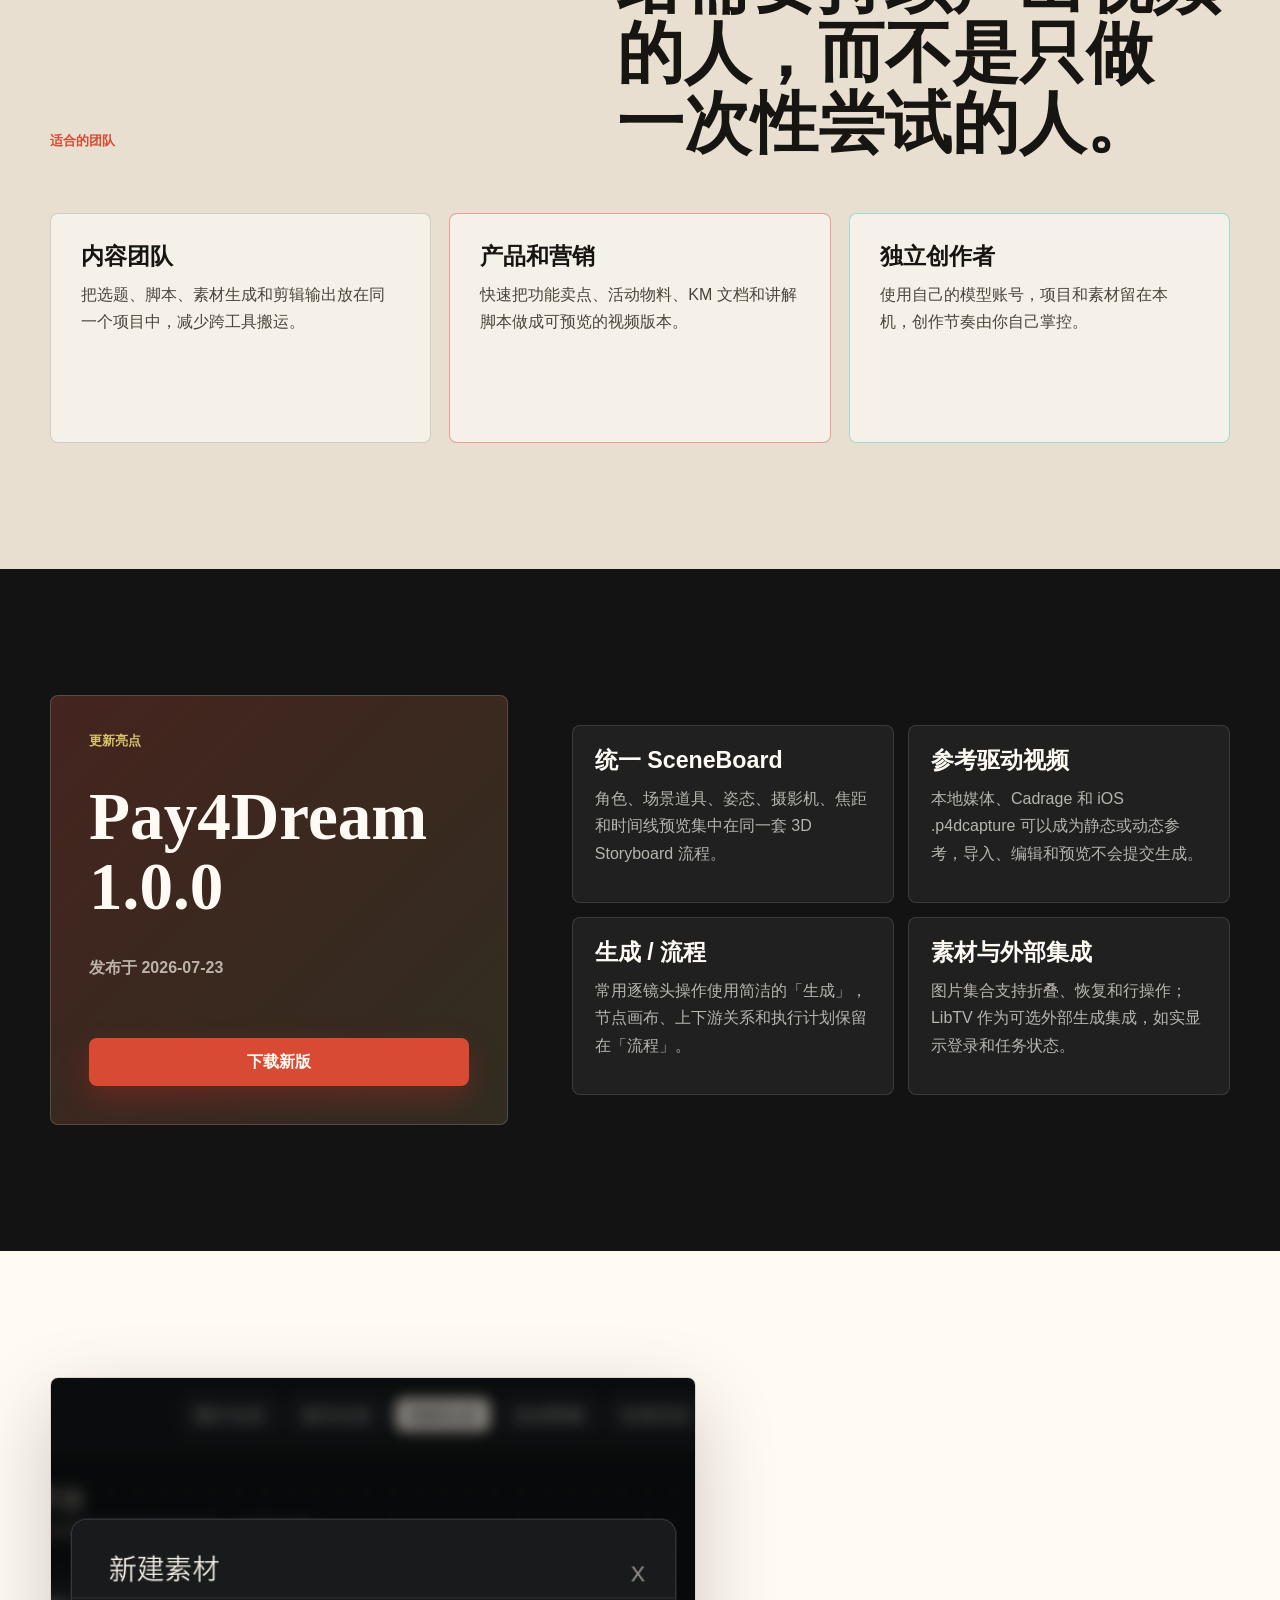
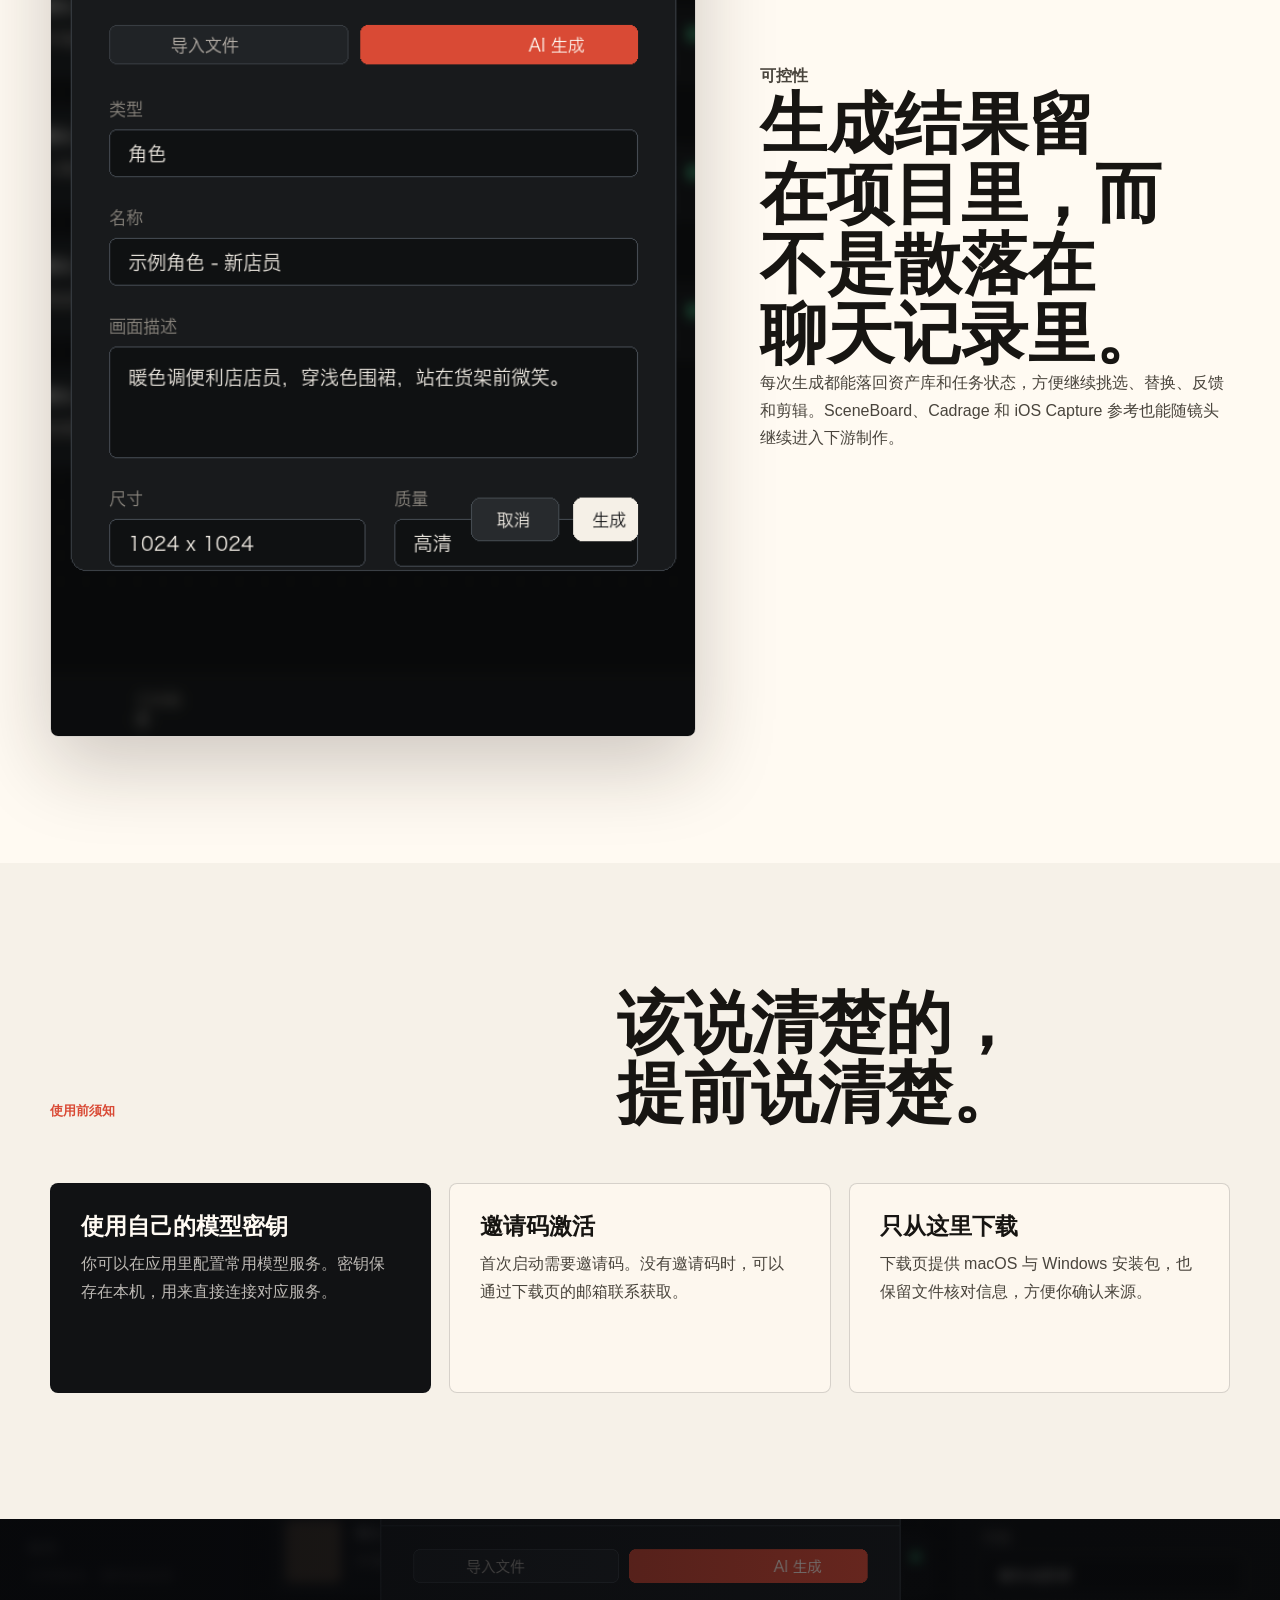
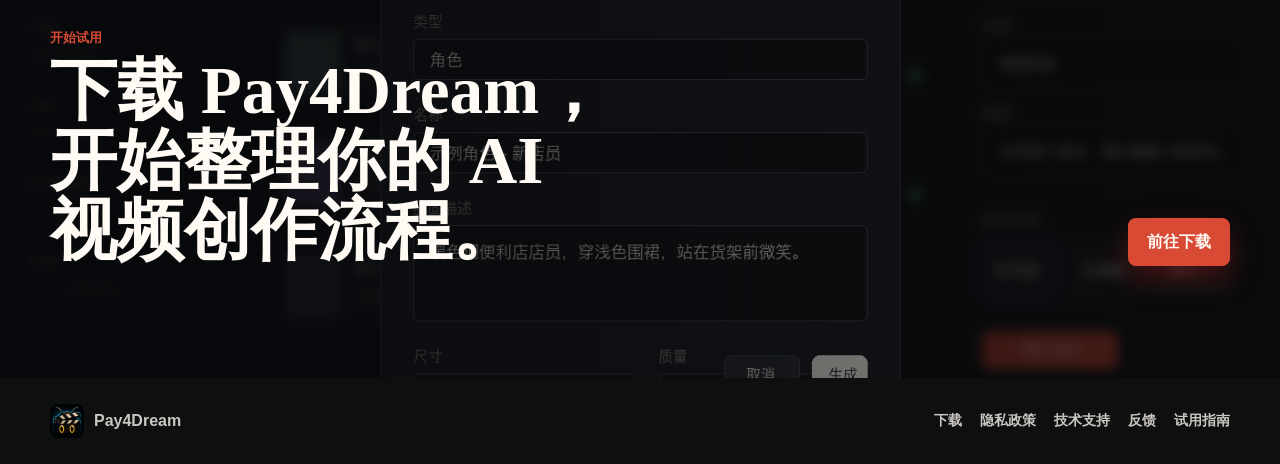
==== commit ab3c9449: "Add Capture privacy and support pages" ====
--- a/index.html
+++ b/index.html
@@ -240,6 +240,8 @@
         </a>
         <nav aria-label="页脚导航">
           <a href="./download.html">下载</a>
+          <a href="./privacy.html">隐私政策</a>
+          <a href="./support.html">技术支持</a>
           <a href="mailto:pay4dream.app@gmail.com">反馈</a>
           <a href="https://pay4dream.github.io/p4d-release/manual.html">试用指南</a>
         </nav>
--- a/assets/site.css
+++ b/assets/site.css
@@ -105,7 +105,8 @@
 }
 
 .site-header.is-scrolled,
-.download-page .site-header {
+.download-page .site-header,
+.legal-page .site-header {
   background: rgba(245, 242, 235, 0.88);
   color: var(--ink);
   border-bottom: 1px solid rgba(17, 18, 20, 0.12);
@@ -878,6 +879,120 @@
   }
 }
 
+.legal-hero {
+  padding: 128px 0 52px;
+  background: var(--paper-3);
+  border-bottom: 1px solid var(--line);
+}
+
+.legal-hero-inner {
+  width: min(var(--max), calc(100% - 40px));
+  margin: 0 auto;
+}
+
+.legal-hero h1 {
+  margin: 0;
+  max-width: 20ch;
+  font-family: var(--font-display);
+  font-size: clamp(2.6rem, 6vw, 4.2rem);
+  line-height: 1.05;
+  font-weight: 700;
+  letter-spacing: 0;
+  text-wrap: balance;
+}
+
+.legal-hero .lede {
+  max-width: 62ch;
+  margin: 20px 0 0;
+  color: var(--ink-soft);
+  font-size: 1.14rem;
+  line-height: 1.72;
+  text-wrap: pretty;
+}
+
+.legal-effective {
+  margin: 14px 0 0;
+  color: var(--muted);
+  font-size: 0.95rem;
+  font-weight: 800;
+}
+
+.legal-section {
+  padding: clamp(44px, 7vw, 76px) 0;
+}
+
+.legal-prose {
+  width: min(760px, calc(100% - 40px));
+  margin: 0 auto;
+}
+
+.legal-prose h2 {
+  margin: 46px 0 14px;
+  font-family: var(--font-display);
+  font-size: clamp(1.7rem, 3.4vw, 2rem);
+  line-height: 1.15;
+  font-weight: 700;
+  letter-spacing: 0;
+}
+
+.legal-prose h2:first-child {
+  margin-top: 0;
+}
+
+.legal-prose h3 {
+  margin: 26px 0 8px;
+  font-size: 1.18rem;
+  line-height: 1.3;
+  font-weight: 760;
+}
+
+.legal-prose p {
+  margin: 0 0 16px;
+  color: var(--ink-soft);
+  font-size: 1.05rem;
+  line-height: 1.8;
+  text-wrap: pretty;
+}
+
+.legal-prose ul {
+  margin: 0 0 16px;
+  padding-left: 22px;
+  color: var(--ink-soft);
+  font-size: 1.05rem;
+  line-height: 1.8;
+}
+
+.legal-prose li {
+  margin-bottom: 8px;
+  text-wrap: pretty;
+}
+
+.legal-prose a {
+  color: var(--red);
+  font-weight: 760;
+}
+
+.legal-prose code {
+  font-family: "SFMono-Regular", Consolas, "Liberation Mono", monospace;
+  font-size: 0.88em;
+  background: rgba(17, 18, 20, 0.06);
+  padding: 1px 6px;
+  border-radius: 4px;
+  overflow-wrap: anywhere;
+}
+
+.legal-contact {
+  margin: 8px 0 0;
+  padding: 20px 22px;
+  border: 1px solid var(--line);
+  border-radius: var(--radius);
+  background: rgba(255, 250, 240, 0.72);
+}
+
+.legal-contact p {
+  margin: 0;
+}
+
 @media (max-width: 920px) {
   .site-header {
     padding: 14px 18px;
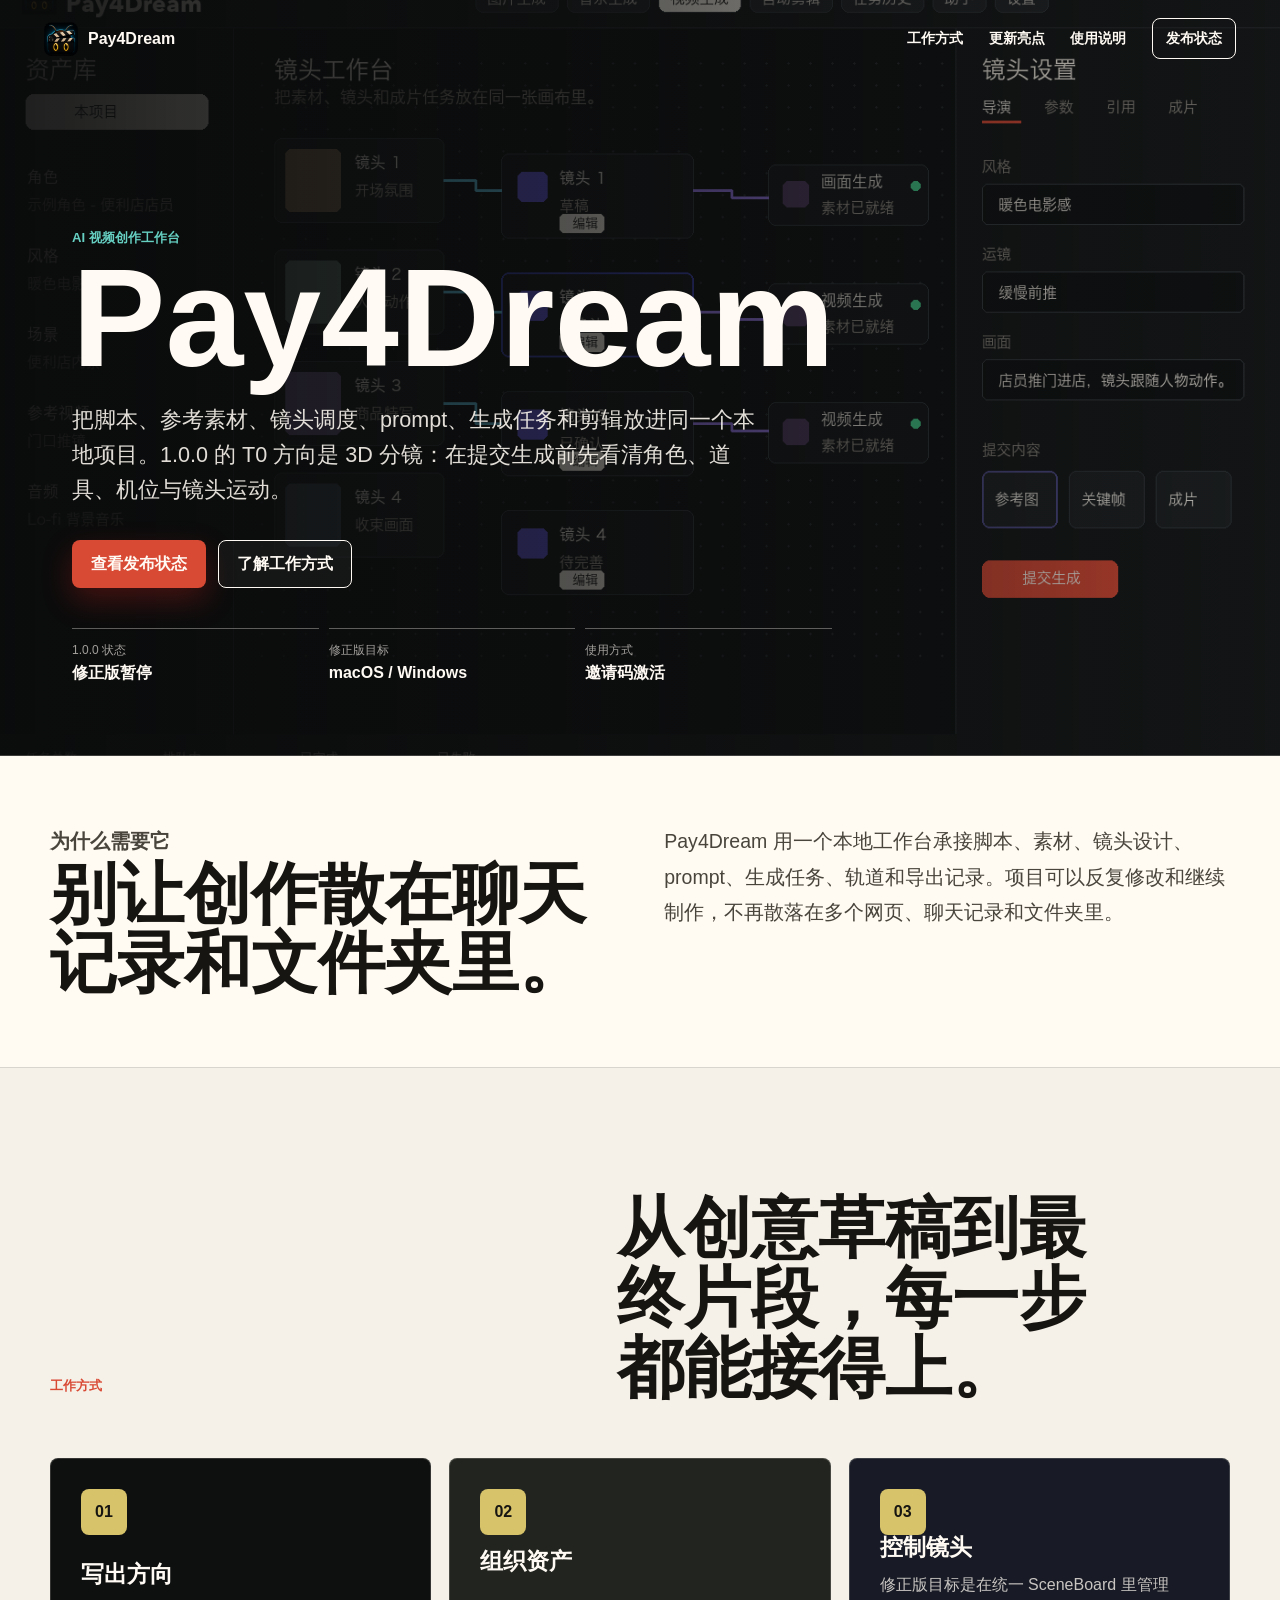
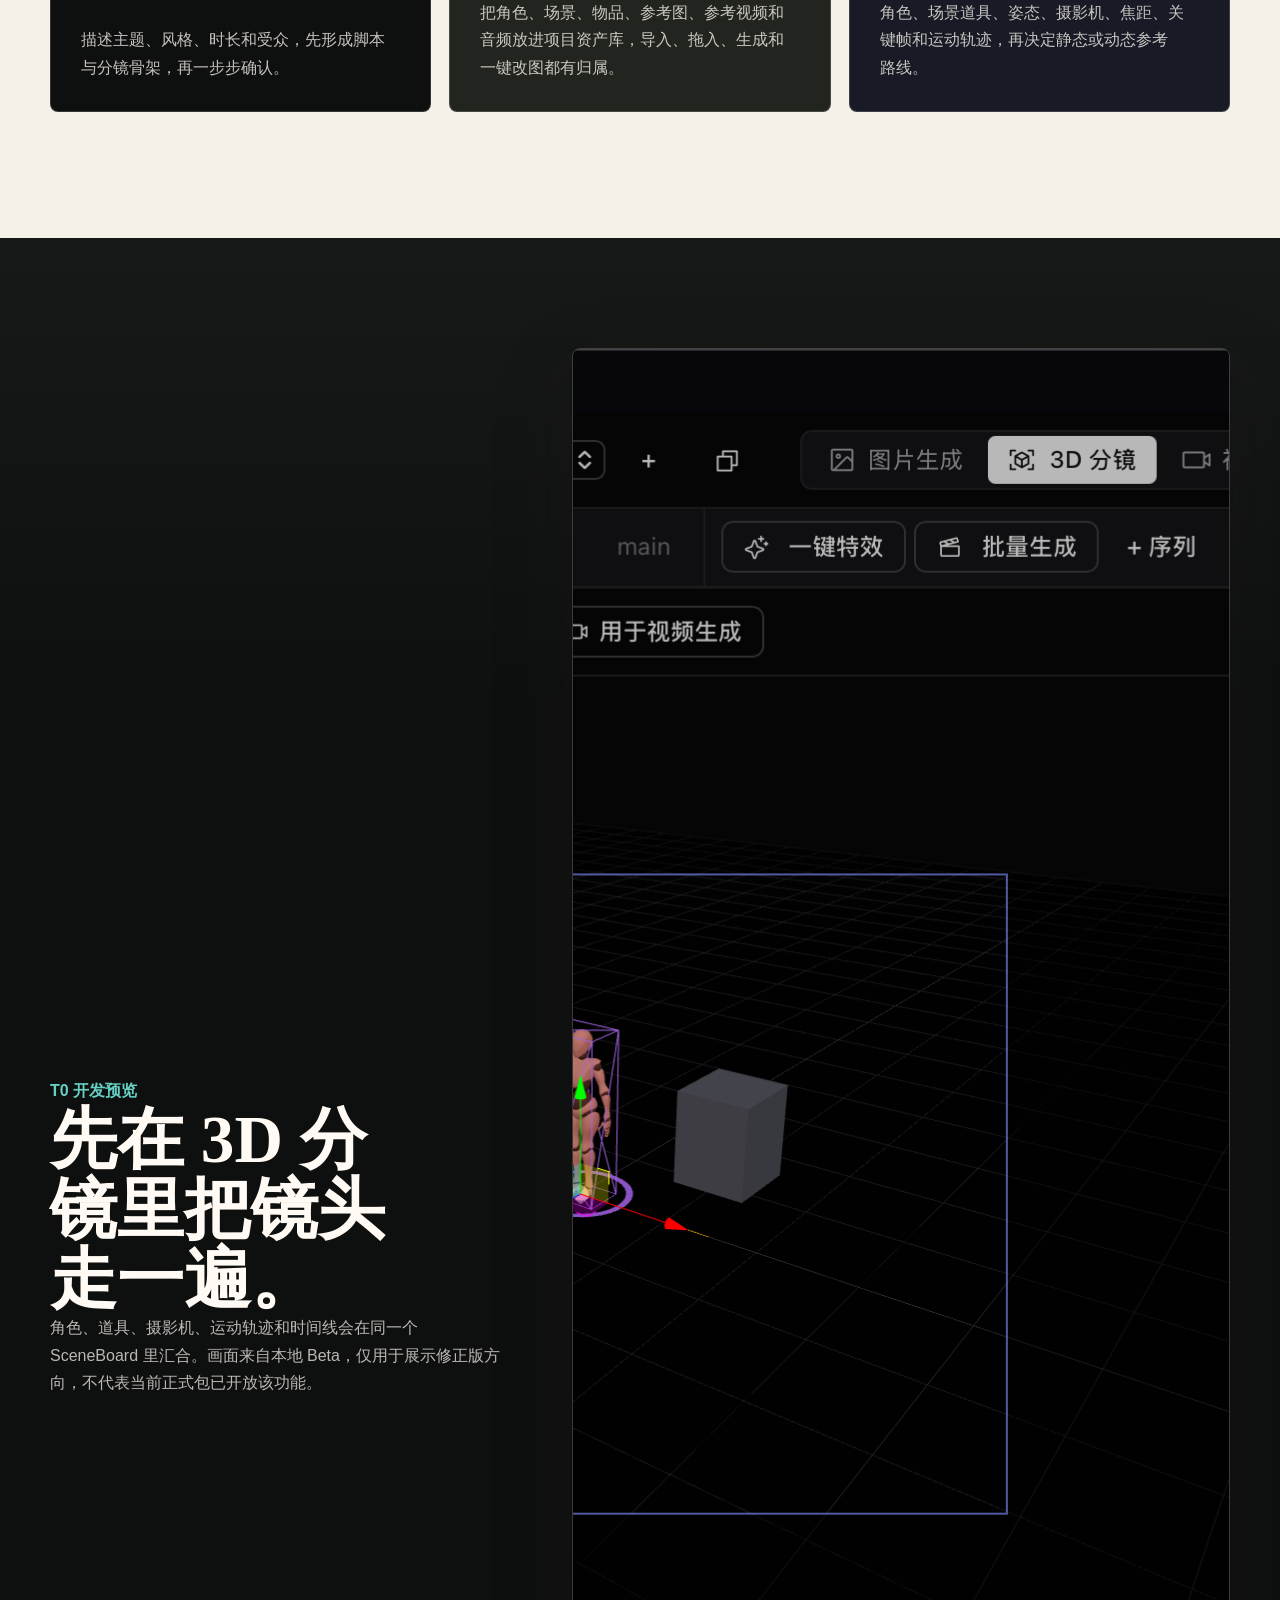
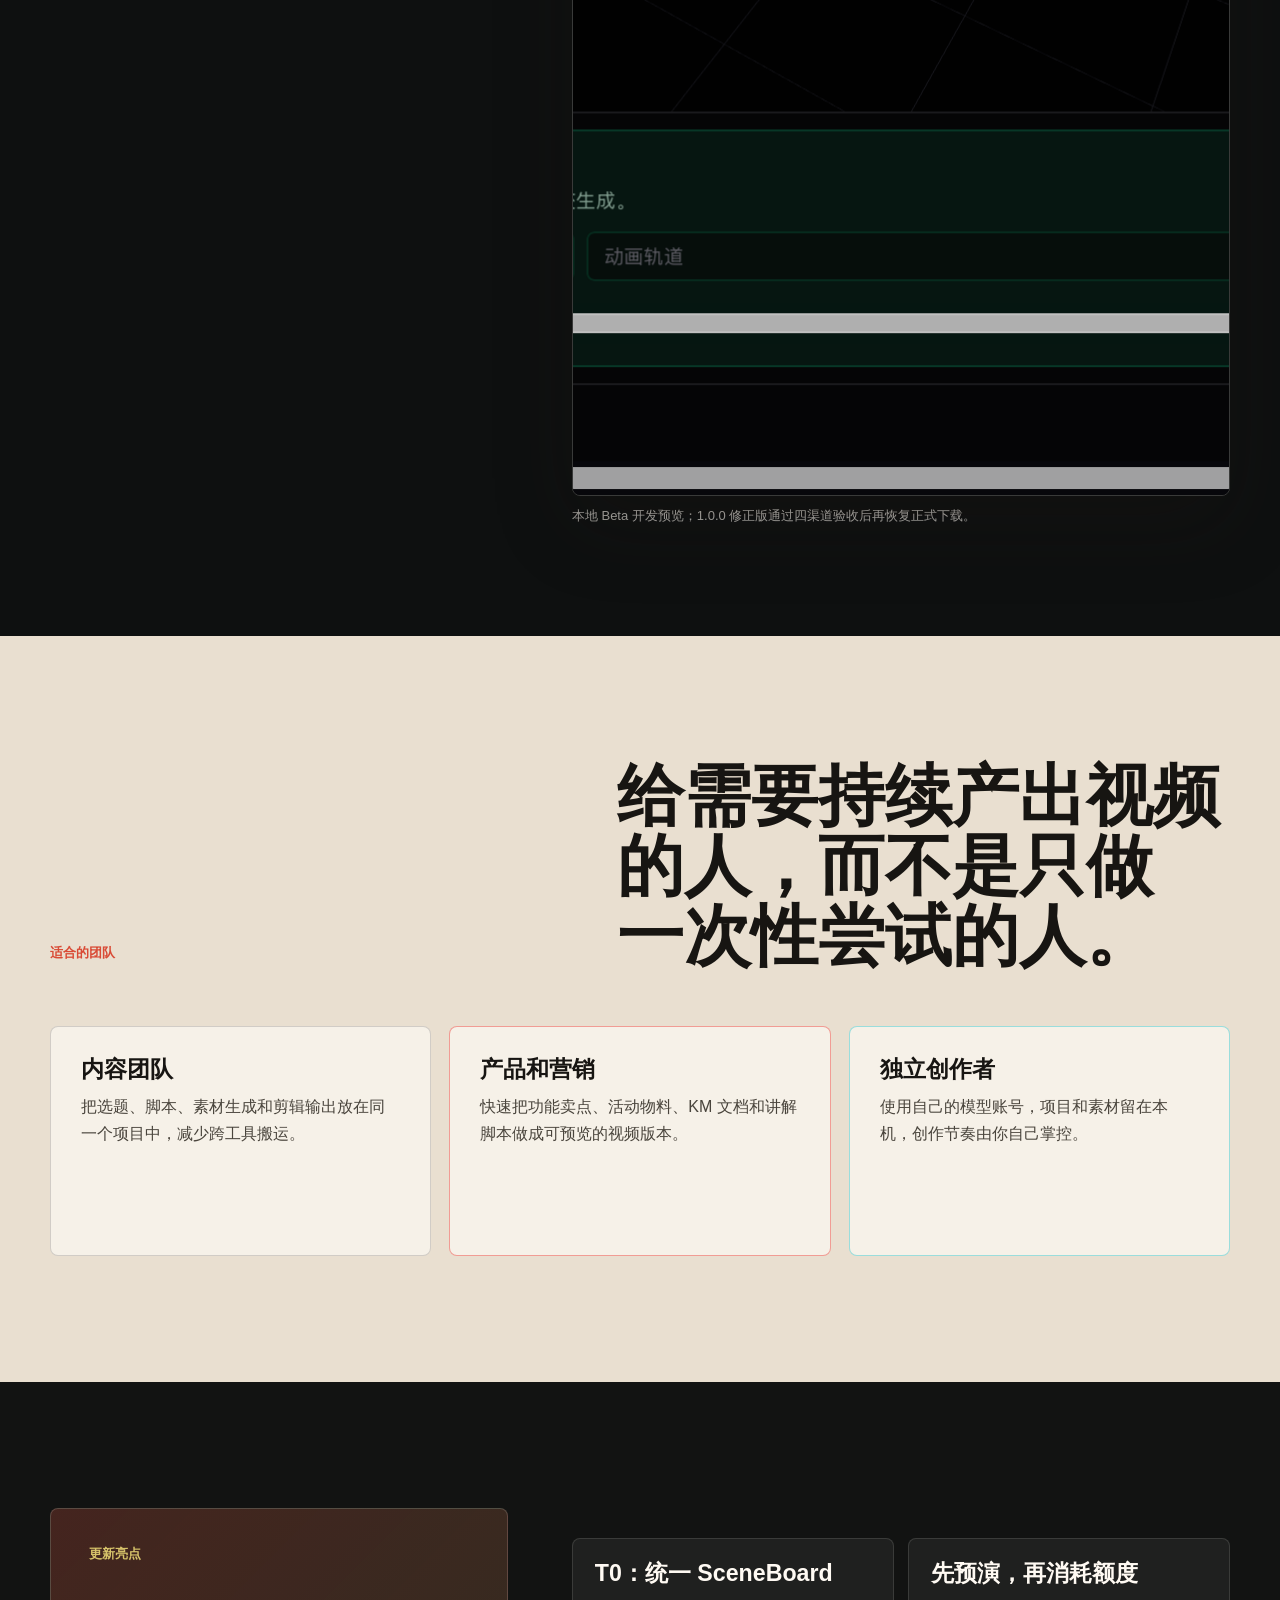
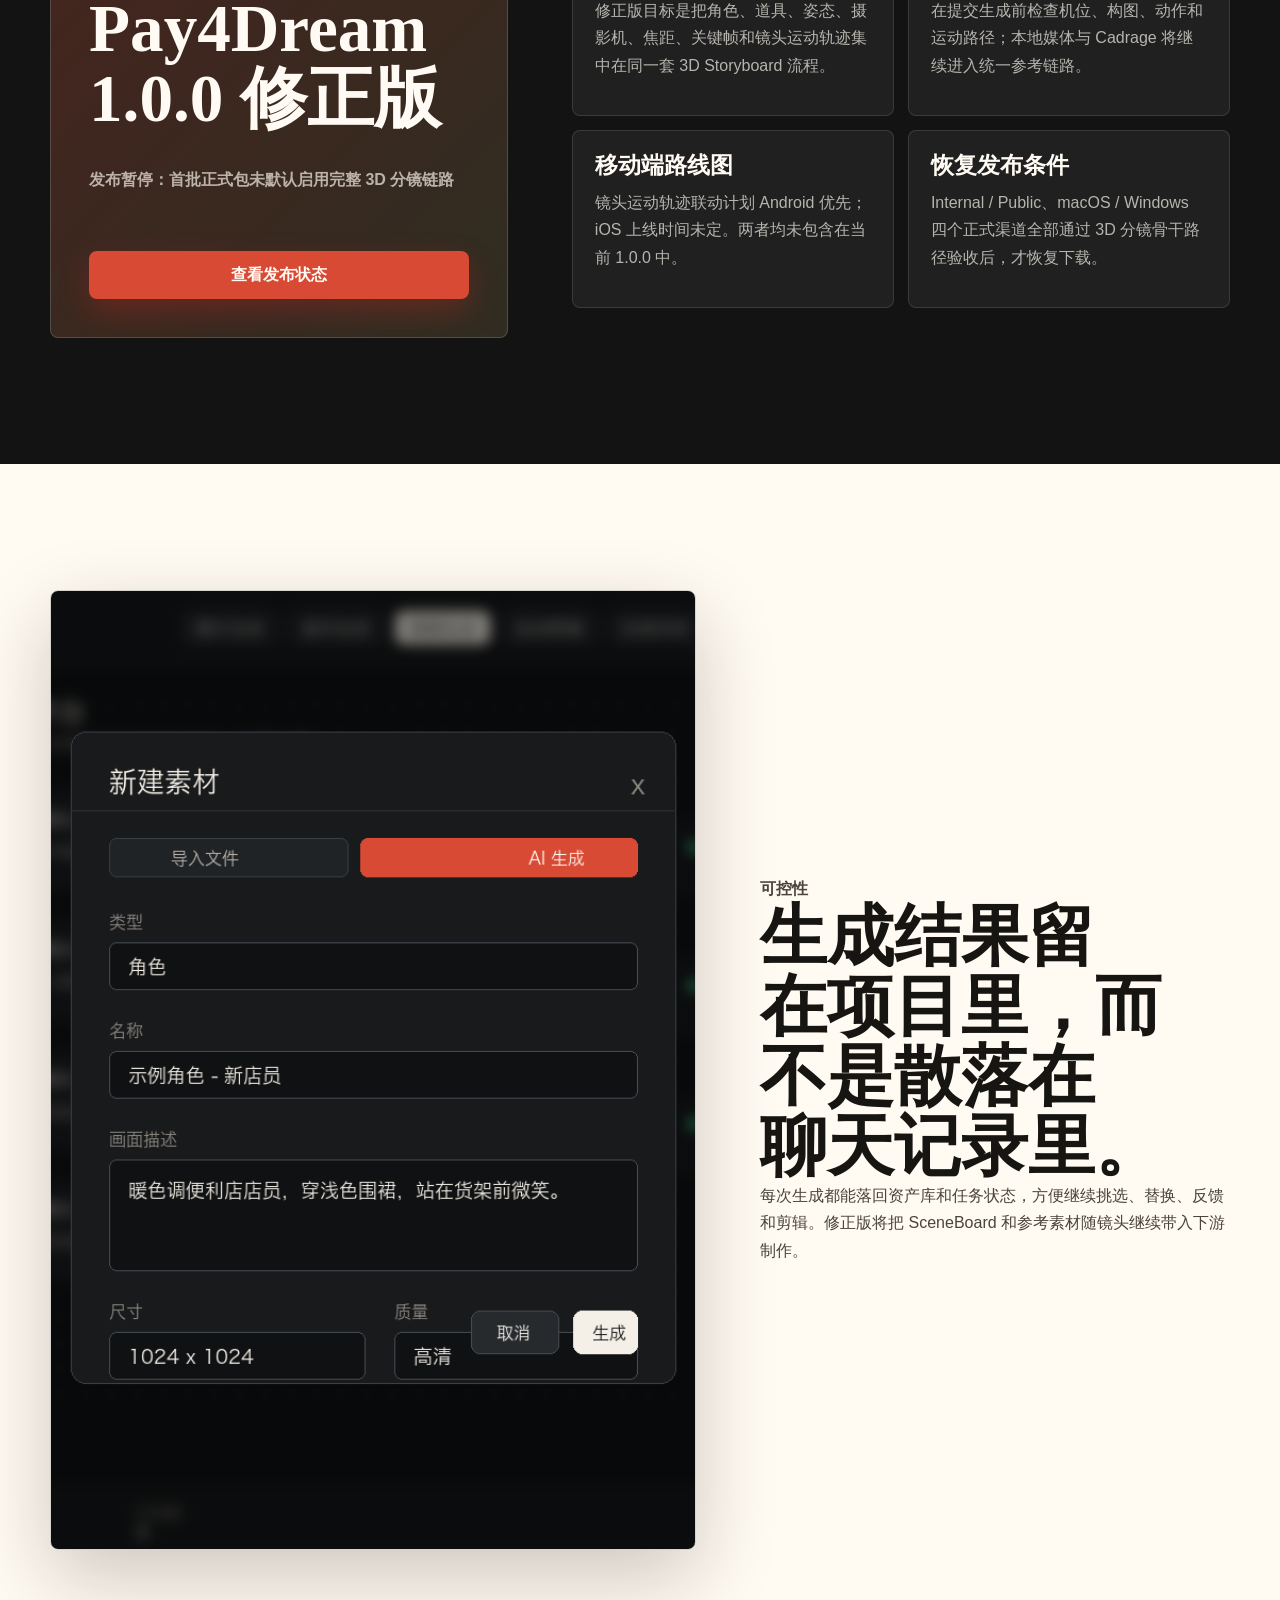
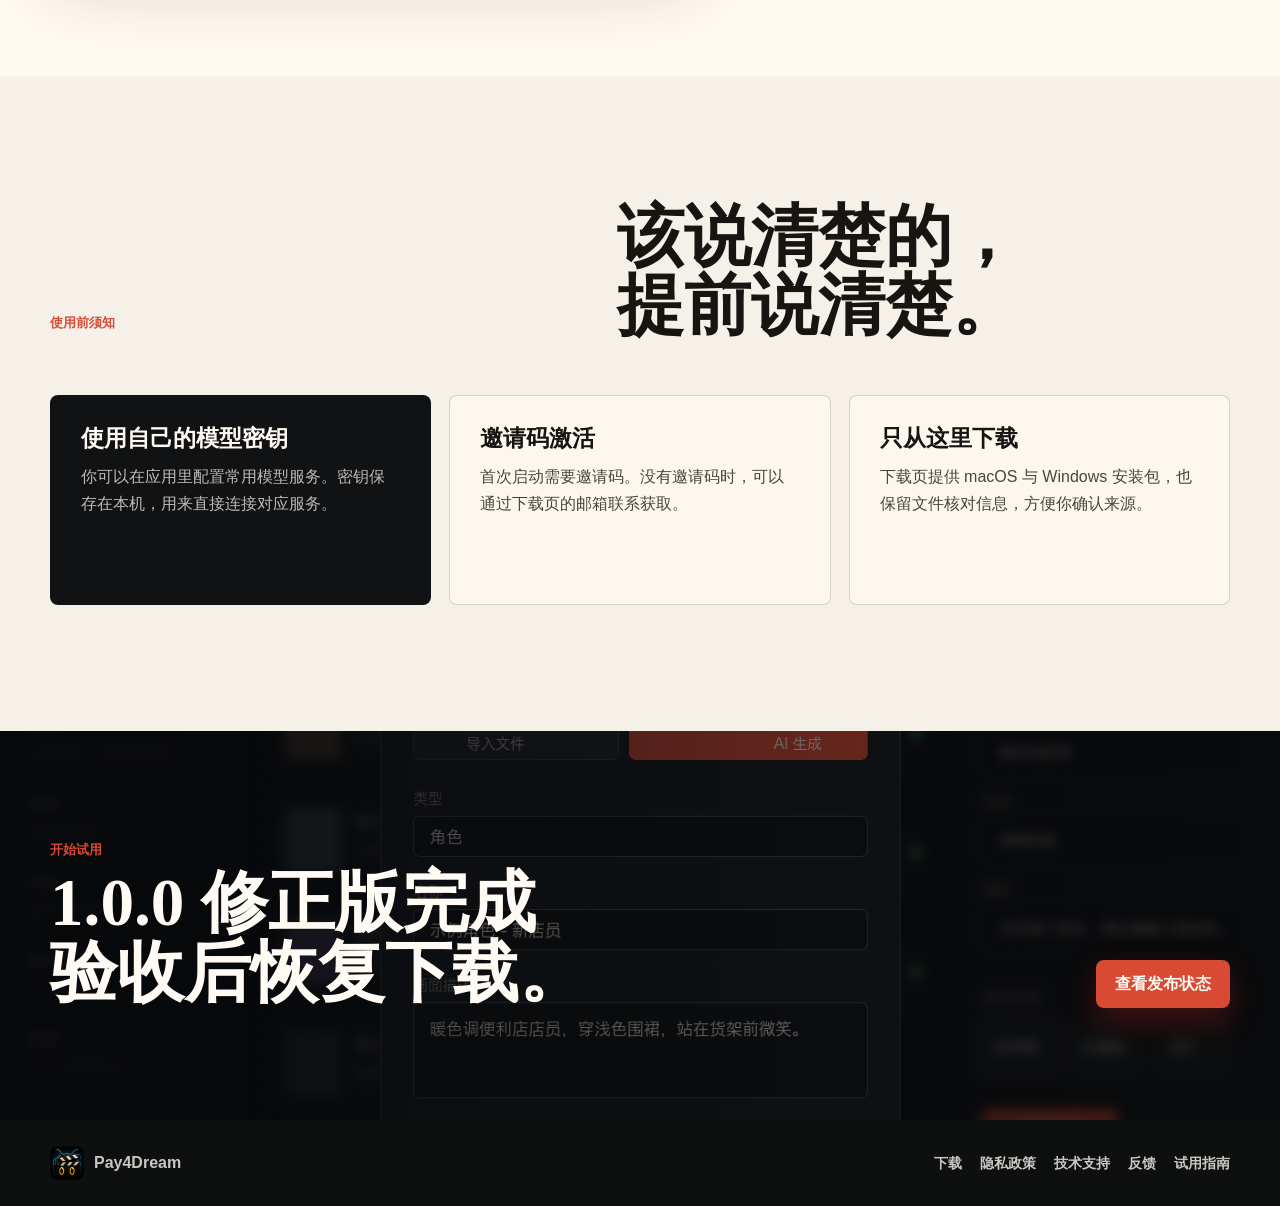
==== commit 7161882e: "Mark 1.0.0 corrected release on hold" ====
--- a/index.html
+++ b/index.html
@@ -6,12 +6,12 @@
     <title>Pay4Dream - AI 视频创作工作台</title>
     <meta
       name="description"
-      content="Pay4Dream 是面向创作者和小团队的 AI 视频创作工作台，把脚本、素材、3D 分镜、prompt、生成任务、剪辑和导出放进一个清晰的本地项目。"
+      content="Pay4Dream 是面向创作者和小团队的 AI 视频创作工作台。1.0.0 修正版发布暂停，3D 分镜是本次 T0 产品方向。"
     />
     <meta property="og:title" content="Pay4Dream - AI 视频创作工作台" />
     <meta
       property="og:description"
-      content="从一句想法到可交付短片。脚本导入、素材管理、3D 分镜、一键改图、生成任务、剪辑预览与导出，一个工作流完成。"
+      content="3D 分镜把角色、道具、摄影机、运动轨迹和时间线放进同一导演工作台。1.0.0 修正版发布暂停。"
     />
     <meta property="og:type" content="website" />
     <meta property="og:image" content="./assets/product-workbench.png" />
@@ -32,7 +32,7 @@
         <a href="#workflow">工作方式</a>
         <a href="#release">更新亮点</a>
         <a href="#trust">使用说明</a>
-        <a class="nav-download" href="./download.html">下载</a>
+        <a class="nav-download" href="./download.html">发布状态</a>
       </nav>
     </header>
 
@@ -42,19 +42,19 @@
           <p class="eyebrow">AI 视频创作工作台</p>
           <h1 id="hero-title">Pay4Dream</h1>
           <p class="hero-lede">
-            把想法、脚本、参考素材、3D 分镜、prompt、生成任务和剪辑放进同一个项目里。从分镜到成片，Pay4Dream 帮你把创作过程整理成可回看、可继续修改的工作流。
+            把脚本、参考素材、镜头调度、prompt、生成任务和剪辑放进同一个本地项目。1.0.0 的 T0 方向是 3D 分镜：在提交生成前先看清角色、道具、机位与镜头运动。
           </p>
           <div class="hero-actions" aria-label="主要操作">
-            <a class="button button-primary" href="./download.html">立即下载</a>
+            <a class="button button-primary" href="./download.html">查看发布状态</a>
             <a class="button button-ghost" href="#workflow">了解工作方式</a>
           </div>
           <dl class="hero-facts" aria-label="版本摘要">
             <div>
-              <dt>当前版本</dt>
-              <dd>1.0.0</dd>
+              <dt>1.0.0 状态</dt>
+              <dd>修正版暂停</dd>
             </div>
             <div>
-              <dt>支持平台</dt>
+              <dt>修正版目标</dt>
               <dd>macOS / Windows</dd>
             </div>
             <div>
@@ -72,7 +72,7 @@
             <h2>别让创作散在聊天记录和文件夹里。</h2>
           </div>
           <p>
-            Pay4Dream 用一个本地工作台承接脚本、素材、3D 分镜、prompt、生成任务、轨道和导出记录。你可以围绕同一个项目反复修改，继续制作，也能把过程交接给团队里的其他人。
+            Pay4Dream 用一个本地工作台承接脚本、素材、镜头设计、prompt、生成任务、轨道和导出记录。项目可以反复修改和继续制作，不再散落在多个网页、聊天记录和文件夹里。
           </p>
         </div>
       </section>
@@ -97,7 +97,7 @@
             <article class="workflow-card reveal">
               <span class="card-index">03</span>
               <h3>控制镜头</h3>
-            <p>在统一 SceneBoard 里管理角色、场景道具、姿态、摄影机、焦距和时间线，再决定静态或动态参考路线。</p>
+            <p>修正版目标是在统一 SceneBoard 里管理角色、场景道具、姿态、摄影机、焦距、关键帧和运动轨迹，再决定静态或动态参考路线。</p>
             </article>
           </div>
         </div>
@@ -106,21 +106,21 @@
       <section class="product-shot-section" aria-labelledby="shot-title">
         <div class="section-inner shot-grid">
           <div class="shot-copy reveal">
-            <p class="section-kicker">真实工作台</p>
-            <h2 id="shot-title">素材、镜头和参数在同一个界面里。</h2>
+            <p class="section-kicker">T0 开发预览</p>
+            <h2 id="shot-title">先在 3D 分镜里把镜头走一遍。</h2>
             <p>
-              你可以在同一个工作台里查看素材、编辑镜头、调整生成设置、保存 3D 分镜，并看到每一步的任务状态。项目越做越完整，而不是越做越分散。
+              角色、道具、摄影机、运动轨迹和时间线会在同一个 SceneBoard 里汇合。画面来自本地 Beta，仅用于展示修正版方向，不代表当前正式包已开放该功能。
             </p>
           </div>
           <figure class="product-frame reveal">
             <img
-              src="./assets/product-workbench.png"
-              alt="Pay4Dream 桌面工作台界面，左侧为画布和监看区，右侧为资产与参数面板"
-              width="1440"
-              height="960"
+              src="./assets/sceneboard-preview.png"
+              alt="Pay4Dream 3D 分镜开发预览，包含角色、道具、摄影机、运动轨迹和时间线"
+              width="2800"
+              height="1748"
               loading="lazy"
             />
-            <figcaption>Pay4Dream 工作台截图</figcaption>
+            <figcaption>本地 Beta 开发预览；1.0.0 修正版通过四渠道验收后再恢复正式下载。</figcaption>
           </figure>
         </div>
       </section>
@@ -152,26 +152,26 @@
         <div class="section-inner release-layout">
           <div class="release-panel reveal">
             <p class="section-kicker">更新亮点</p>
-            <h2 id="release-title">Pay4Dream 1.0.0</h2>
-            <p class="release-date">发布于 2026-07-23</p>
-            <a class="button button-primary" href="./download.html">下载新版</a>
+            <h2 id="release-title">Pay4Dream 1.0.0 修正版</h2>
+            <p class="release-date">发布暂停：首批正式包未默认启用完整 3D 分镜链路</p>
+            <a class="button button-primary" href="./download.html">查看发布状态</a>
           </div>
           <div class="release-notes reveal">
             <article>
-              <h3>统一 SceneBoard</h3>
-              <p>角色、场景道具、姿态、摄影机、焦距和时间线预览集中在同一套 3D Storyboard 流程。</p>
-            </article>
-            <article>
-              <h3>参考驱动视频</h3>
-              <p>本地媒体、Cadrage 和 iOS .p4dcapture 可以成为静态或动态参考，导入、编辑和预览不会提交生成。</p>
-            </article>
-            <article>
-              <h3>生成 / 流程</h3>
-              <p>常用逐镜头操作使用简洁的「生成」，节点画布、上下游关系和执行计划保留在「流程」。</p>
-            </article>
-            <article>
-              <h3>素材与外部集成</h3>
-              <p>图片集合支持折叠、恢复和行操作；LibTV 作为可选外部生成集成，如实显示登录和任务状态。</p>
+              <h3>T0：统一 SceneBoard</h3>
+              <p>修正版目标是把角色、道具、姿态、摄影机、焦距、关键帧和镜头运动轨迹集中在同一套 3D Storyboard 流程。</p>
+            </article>
+            <article>
+              <h3>先预演，再消耗额度</h3>
+              <p>在提交生成前检查机位、构图、动作和运动路径；本地媒体与 Cadrage 将继续进入统一参考链路。</p>
+            </article>
+            <article>
+              <h3>移动端路线图</h3>
+              <p>镜头运动轨迹联动计划 Android 优先；iOS 上线时间未定。两者均未包含在当前 1.0.0 中。</p>
+            </article>
+            <article>
+              <h3>恢复发布条件</h3>
+              <p>Internal / Public、macOS / Windows 四个正式渠道全部通过 3D 分镜骨干路径验收后，才恢复下载。</p>
             </article>
           </div>
         </div>
@@ -192,7 +192,7 @@
             <p class="section-kicker">可控性</p>
             <h2>生成结果留在项目里，而不是散落在聊天记录里。</h2>
             <p>
-              每次生成都能落回资产库和任务状态，方便继续挑选、替换、反馈和剪辑。SceneBoard、Cadrage 和 iOS Capture 参考也能随镜头继续进入下游制作。
+              每次生成都能落回资产库和任务状态，方便继续挑选、替换、反馈和剪辑。修正版将把 SceneBoard 和参考素材随镜头继续带入下游制作。
             </p>
           </div>
         </div>
@@ -225,9 +225,9 @@
         <div class="section-inner final-inner">
           <div class="reveal">
             <p class="section-kicker">开始试用</p>
-            <h2 id="final-title">下载 Pay4Dream，开始整理你的 AI 视频创作流程。</h2>
-          </div>
-          <a class="button button-primary reveal" href="./download.html">前往下载</a>
+            <h2 id="final-title">1.0.0 修正版完成验收后恢复下载。</h2>
+          </div>
+          <a class="button button-primary reveal" href="./download.html">查看发布状态</a>
         </div>
       </section>
     </main>
--- a/assets/site.css
+++ b/assets/site.css
@@ -275,6 +275,12 @@
   width: 100%;
 }
 
+.button[aria-disabled="true"] {
+  cursor: not-allowed;
+  opacity: 0.55;
+  pointer-events: none;
+}
+
 .hero-facts {
   display: grid;
   grid-template-columns: repeat(3, minmax(0, 1fr));
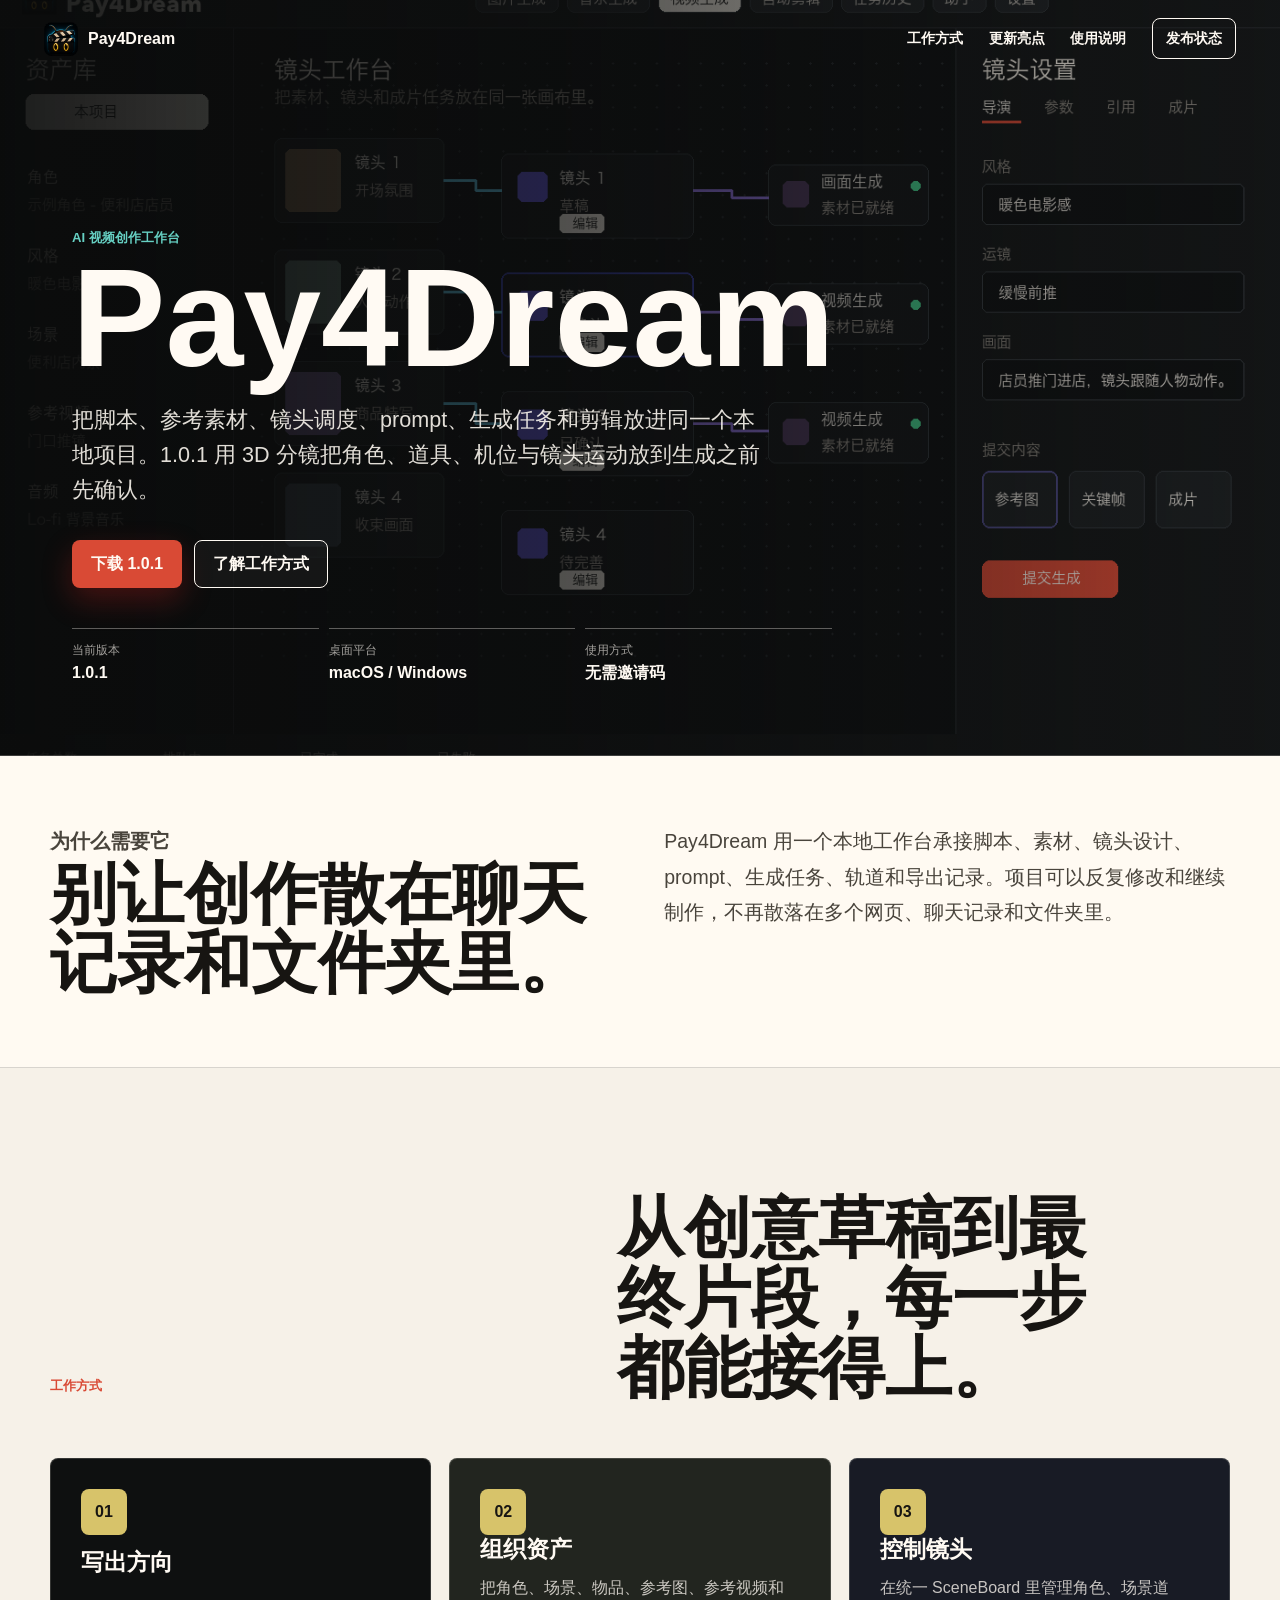
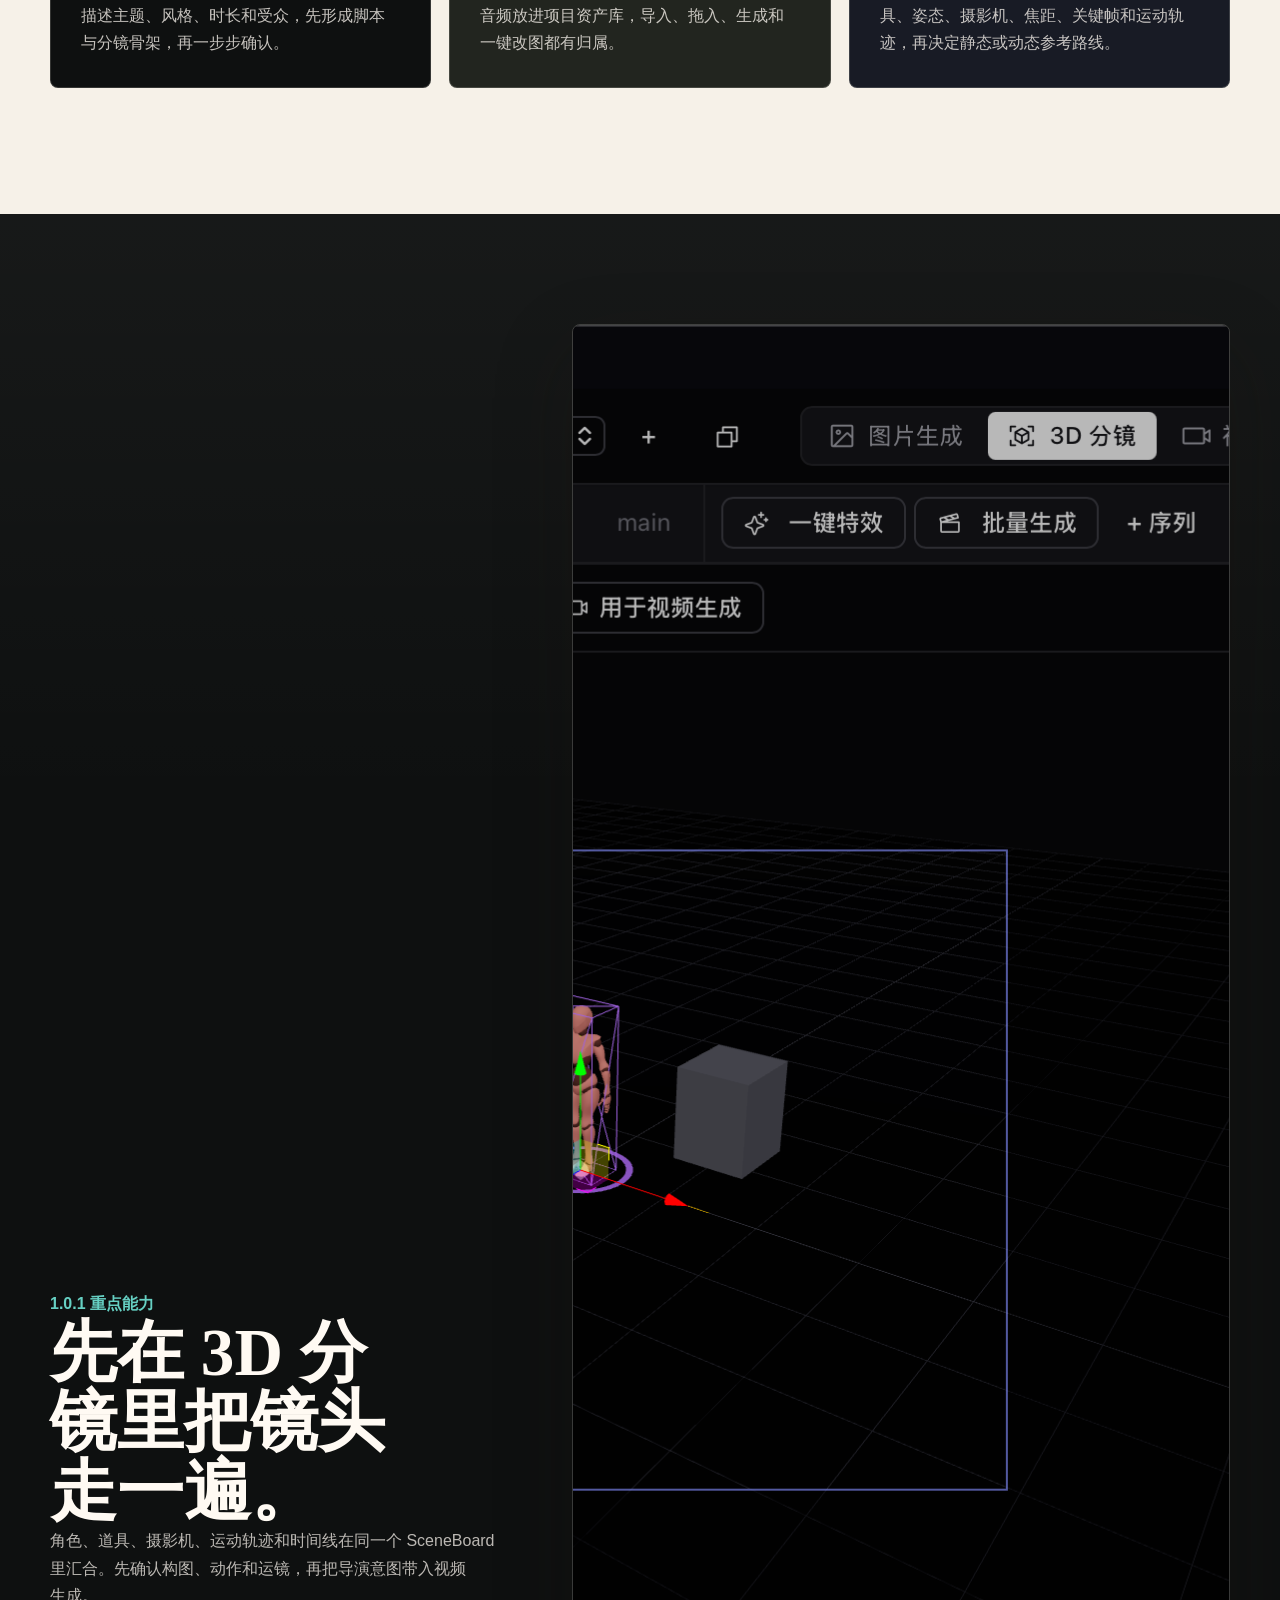
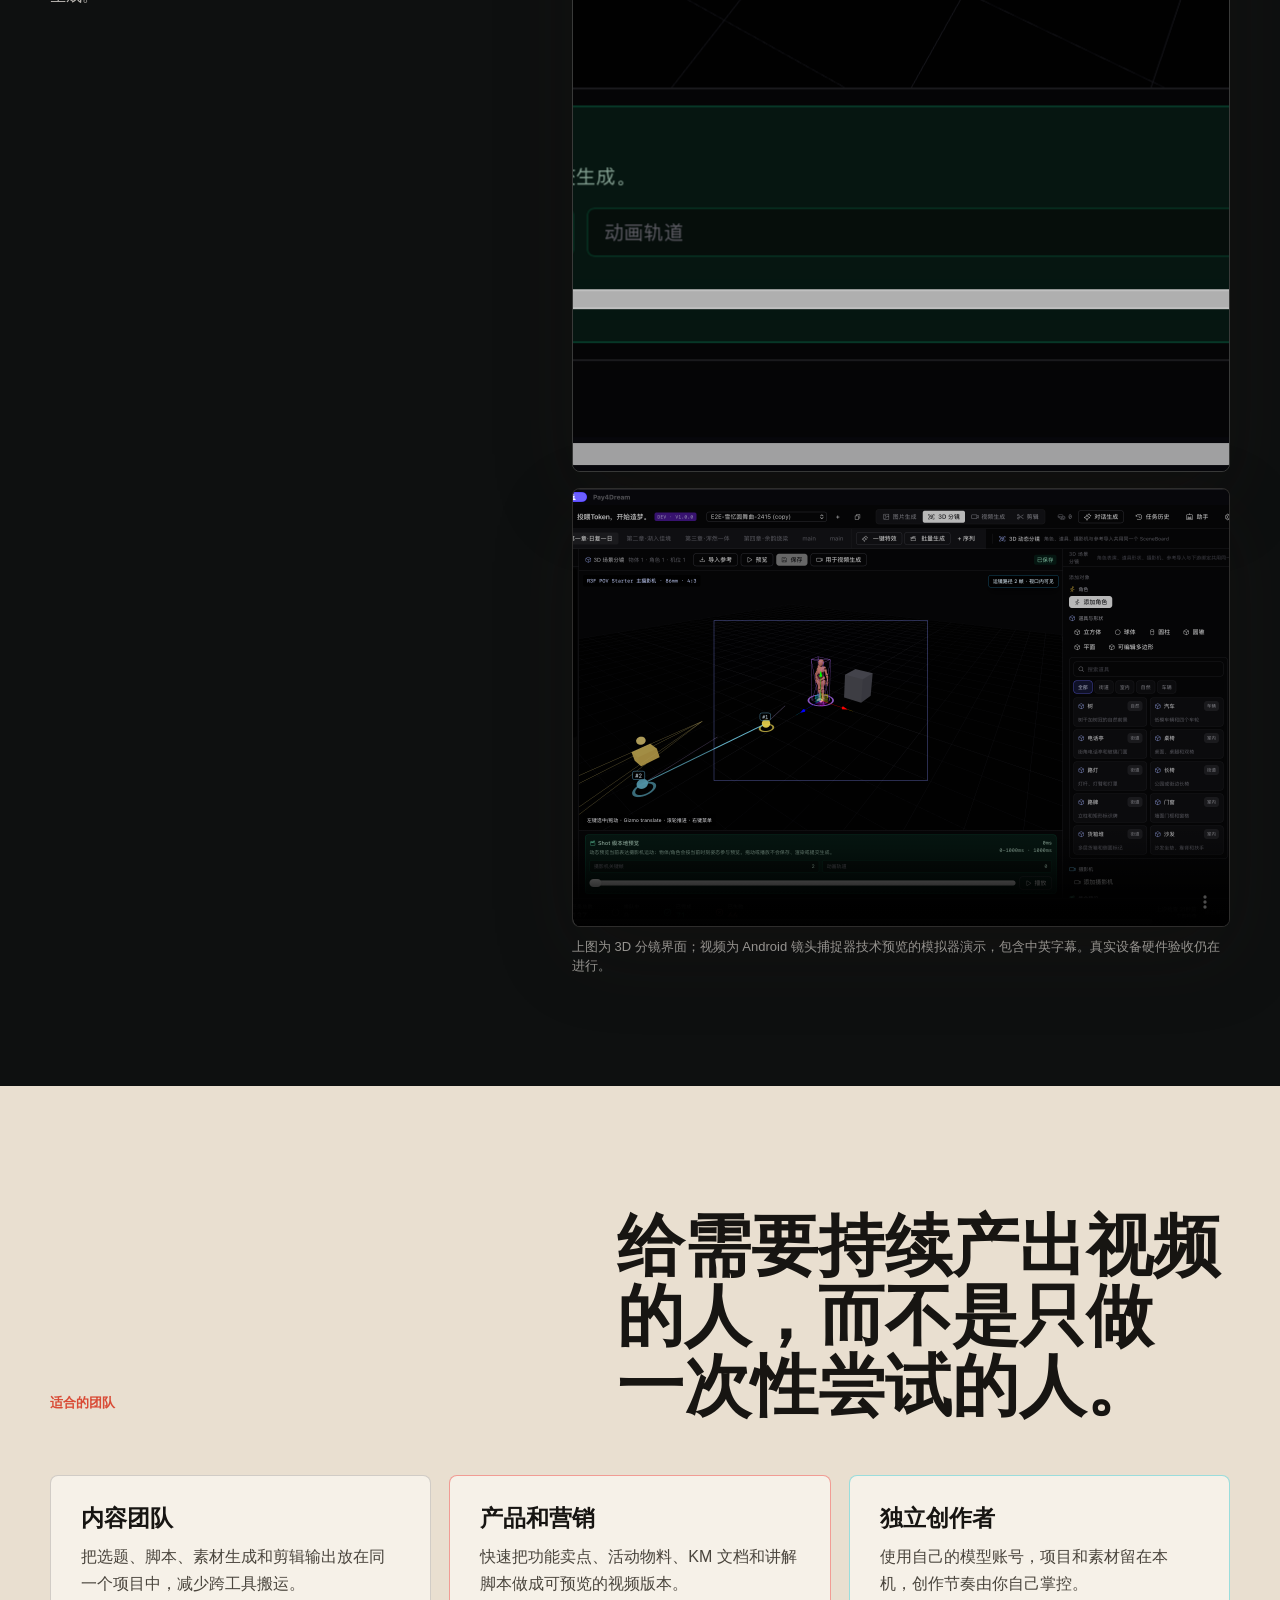
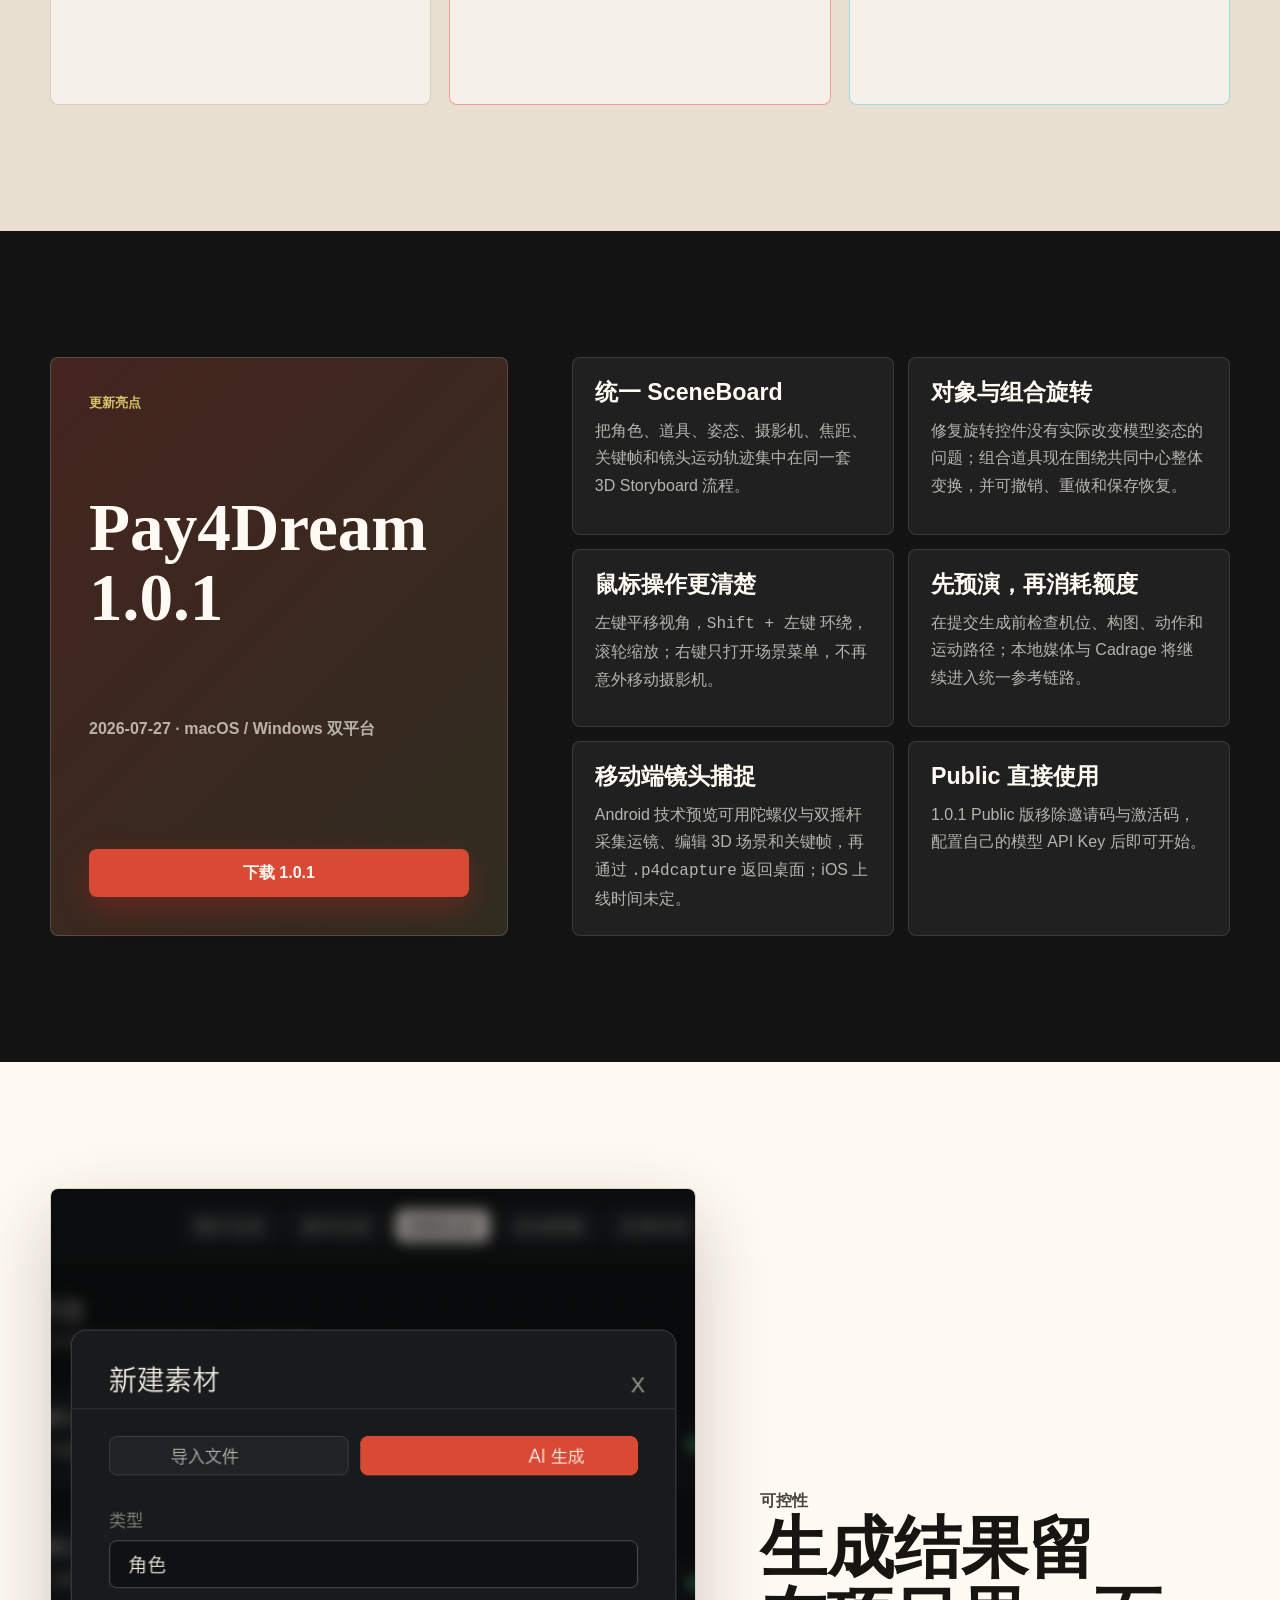
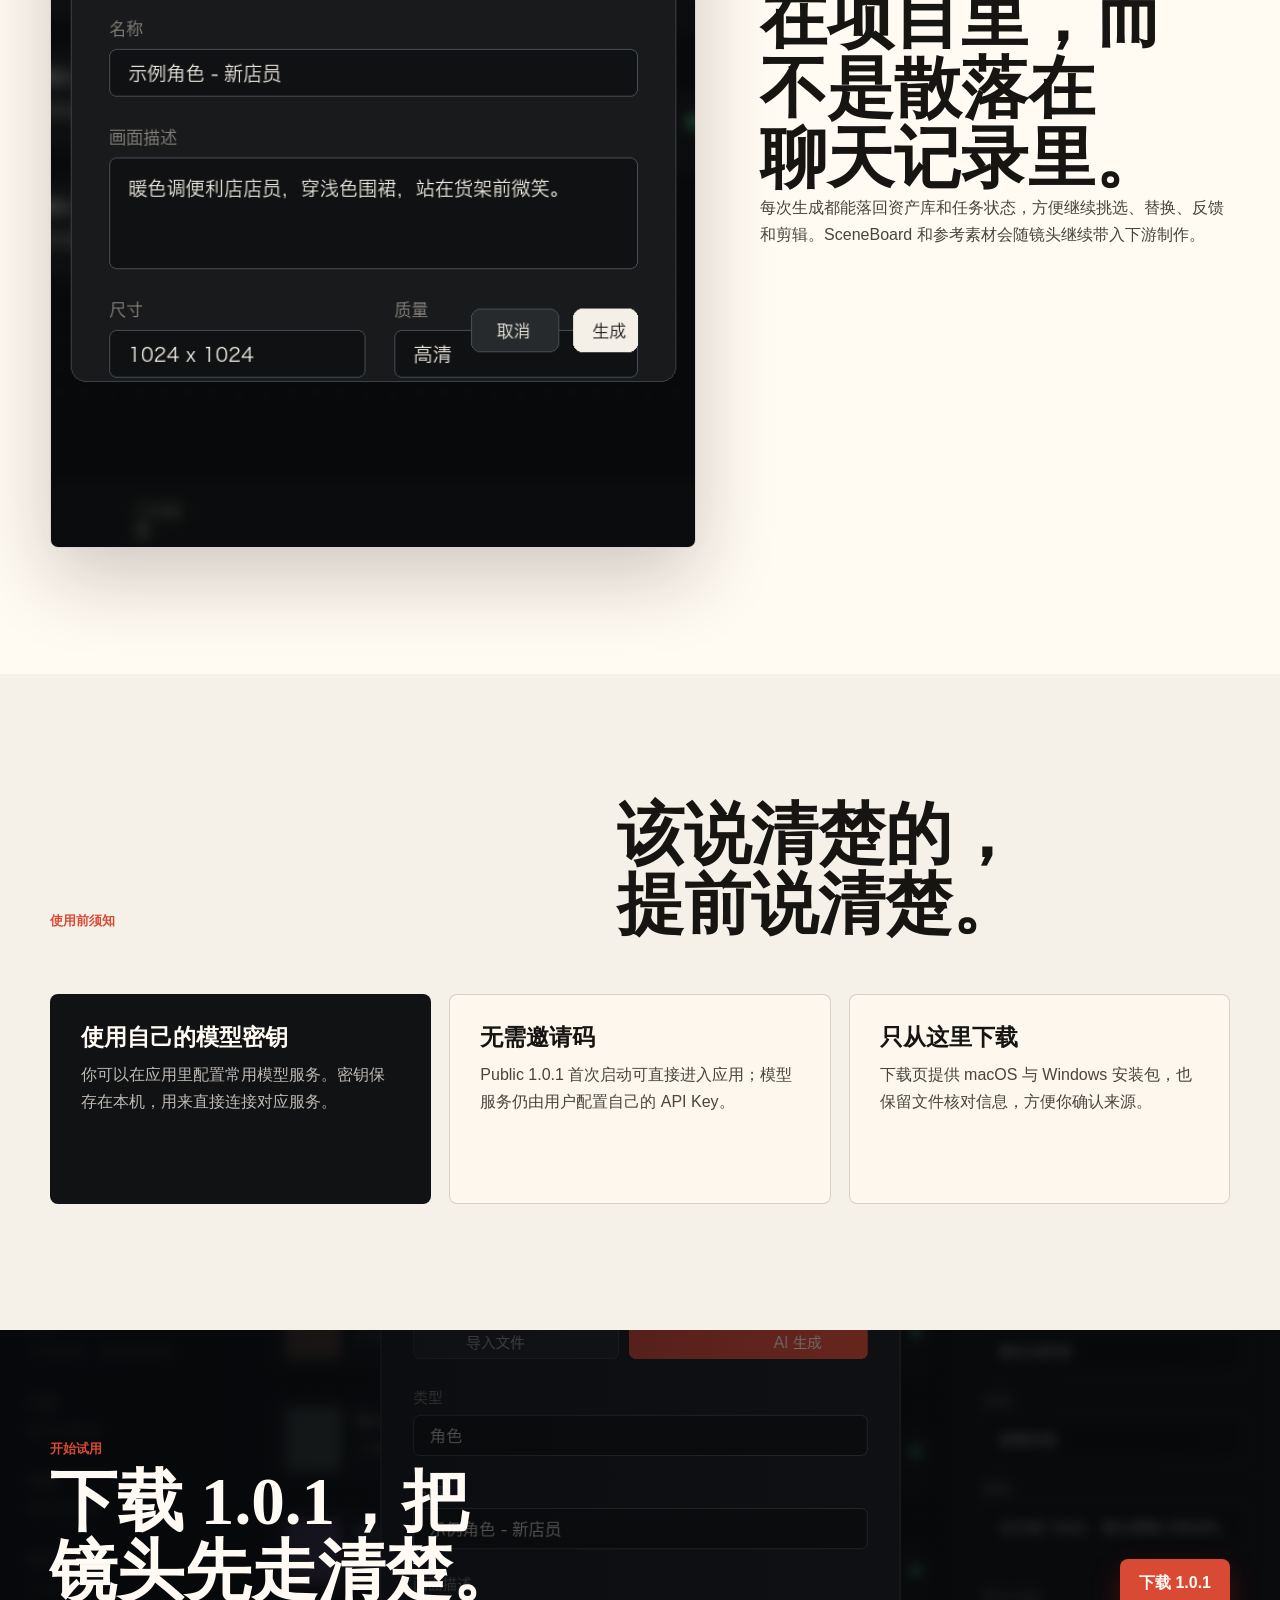
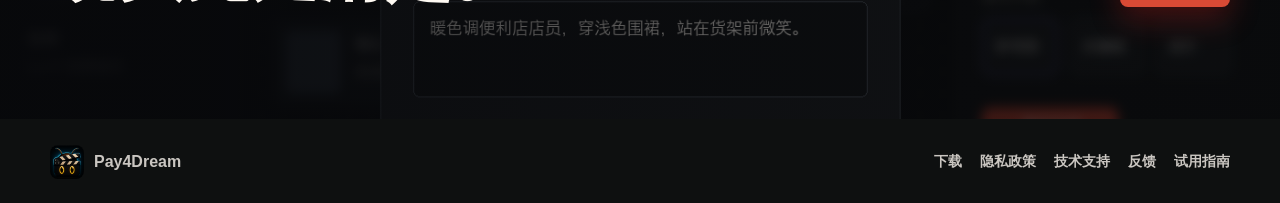
==== commit 6b603f39: "Publish Pay4Dream 1.0.1 website" ====
--- a/index.html
+++ b/index.html
@@ -6,12 +6,12 @@
     <title>Pay4Dream - AI 视频创作工作台</title>
     <meta
       name="description"
-      content="Pay4Dream 是面向创作者和小团队的 AI 视频创作工作台。1.0.0 修正版发布暂停，3D 分镜是本次 T0 产品方向。"
+      content="Pay4Dream 是面向创作者和小团队的 AI 视频创作工作台。1.0.1 已开放 3D 分镜，并提供无需邀请码的 Public macOS / Windows 版本。"
     />
     <meta property="og:title" content="Pay4Dream - AI 视频创作工作台" />
     <meta
       property="og:description"
-      content="3D 分镜把角色、道具、摄影机、运动轨迹和时间线放进同一导演工作台。1.0.0 修正版发布暂停。"
+      content="3D 分镜把角色、道具、摄影机、运动轨迹和时间线放进同一导演工作台。Pay4Dream 1.0.1 已开放下载。"
     />
     <meta property="og:type" content="website" />
     <meta property="og:image" content="./assets/product-workbench.png" />
@@ -42,24 +42,24 @@
           <p class="eyebrow">AI 视频创作工作台</p>
           <h1 id="hero-title">Pay4Dream</h1>
           <p class="hero-lede">
-            把脚本、参考素材、镜头调度、prompt、生成任务和剪辑放进同一个本地项目。1.0.0 的 T0 方向是 3D 分镜：在提交生成前先看清角色、道具、机位与镜头运动。
+            把脚本、参考素材、镜头调度、prompt、生成任务和剪辑放进同一个本地项目。1.0.1 用 3D 分镜把角色、道具、机位与镜头运动放到生成之前先确认。
           </p>
           <div class="hero-actions" aria-label="主要操作">
-            <a class="button button-primary" href="./download.html">查看发布状态</a>
+            <a class="button button-primary" href="./download.html">下载 1.0.1</a>
             <a class="button button-ghost" href="#workflow">了解工作方式</a>
           </div>
           <dl class="hero-facts" aria-label="版本摘要">
             <div>
-              <dt>1.0.0 状态</dt>
-              <dd>修正版暂停</dd>
+              <dt>当前版本</dt>
+              <dd>1.0.1</dd>
             </div>
             <div>
-              <dt>修正版目标</dt>
+              <dt>桌面平台</dt>
               <dd>macOS / Windows</dd>
             </div>
             <div>
               <dt>使用方式</dt>
-              <dd>邀请码激活</dd>
+              <dd>无需邀请码</dd>
             </div>
           </dl>
         </div>
@@ -97,7 +97,7 @@
             <article class="workflow-card reveal">
               <span class="card-index">03</span>
               <h3>控制镜头</h3>
-            <p>修正版目标是在统一 SceneBoard 里管理角色、场景道具、姿态、摄影机、焦距、关键帧和运动轨迹，再决定静态或动态参考路线。</p>
+            <p>在统一 SceneBoard 里管理角色、场景道具、姿态、摄影机、焦距、关键帧和运动轨迹，再决定静态或动态参考路线。</p>
             </article>
           </div>
         </div>
@@ -106,21 +106,24 @@
       <section class="product-shot-section" aria-labelledby="shot-title">
         <div class="section-inner shot-grid">
           <div class="shot-copy reveal">
-            <p class="section-kicker">T0 开发预览</p>
+            <p class="section-kicker">1.0.1 重点能力</p>
             <h2 id="shot-title">先在 3D 分镜里把镜头走一遍。</h2>
             <p>
-              角色、道具、摄影机、运动轨迹和时间线会在同一个 SceneBoard 里汇合。画面来自本地 Beta，仅用于展示修正版方向，不代表当前正式包已开放该功能。
+              角色、道具、摄影机、运动轨迹和时间线在同一个 SceneBoard 里汇合。先确认构图、动作和运镜，再把导演意图带入视频生成。
             </p>
           </div>
           <figure class="product-frame reveal">
             <img
               src="./assets/sceneboard-preview.png"
-              alt="Pay4Dream 3D 分镜开发预览，包含角色、道具、摄影机、运动轨迹和时间线"
+              alt="Pay4Dream 3D 分镜，包含角色、道具、摄影机、运动轨迹和时间线"
               width="2800"
               height="1748"
               loading="lazy"
             />
-            <figcaption>本地 Beta 开发预览；1.0.0 修正版通过四渠道验收后再恢复正式下载。</figcaption>
+            <video controls preload="metadata" poster="./assets/sceneboard-preview.png">
+              <source src="./assets/p4d-mobile-capability-demo-zh-en-v3.mp4" type="video/mp4" />
+            </video>
+            <figcaption>上图为 3D 分镜界面；视频为 Android 镜头捕捉器技术预览的模拟器演示，包含中英字幕。真实设备硬件验收仍在进行。</figcaption>
           </figure>
         </div>
       </section>
@@ -152,26 +155,34 @@
         <div class="section-inner release-layout">
           <div class="release-panel reveal">
             <p class="section-kicker">更新亮点</p>
-            <h2 id="release-title">Pay4Dream 1.0.0 修正版</h2>
-            <p class="release-date">发布暂停：首批正式包未默认启用完整 3D 分镜链路</p>
-            <a class="button button-primary" href="./download.html">查看发布状态</a>
+            <h2 id="release-title">Pay4Dream 1.0.1</h2>
+            <p class="release-date">2026-07-27 · macOS / Windows 双平台</p>
+            <a class="button button-primary" href="./download.html">下载 1.0.1</a>
           </div>
           <div class="release-notes reveal">
             <article>
-              <h3>T0：统一 SceneBoard</h3>
-              <p>修正版目标是把角色、道具、姿态、摄影机、焦距、关键帧和镜头运动轨迹集中在同一套 3D Storyboard 流程。</p>
+              <h3>统一 SceneBoard</h3>
+              <p>把角色、道具、姿态、摄影机、焦距、关键帧和镜头运动轨迹集中在同一套 3D Storyboard 流程。</p>
+            </article>
+            <article>
+              <h3>对象与组合旋转</h3>
+              <p>修复旋转控件没有实际改变模型姿态的问题；组合道具现在围绕共同中心整体变换，并可撤销、重做和保存恢复。</p>
+            </article>
+            <article>
+              <h3>鼠标操作更清楚</h3>
+              <p>左键平移视角，<code>Shift + 左键</code> 环绕，滚轮缩放；右键只打开场景菜单，不再意外移动摄影机。</p>
             </article>
             <article>
               <h3>先预演，再消耗额度</h3>
               <p>在提交生成前检查机位、构图、动作和运动路径；本地媒体与 Cadrage 将继续进入统一参考链路。</p>
             </article>
             <article>
-              <h3>移动端路线图</h3>
-              <p>镜头运动轨迹联动计划 Android 优先；iOS 上线时间未定。两者均未包含在当前 1.0.0 中。</p>
-            </article>
-            <article>
-              <h3>恢复发布条件</h3>
-              <p>Internal / Public、macOS / Windows 四个正式渠道全部通过 3D 分镜骨干路径验收后，才恢复下载。</p>
+              <h3>移动端镜头捕捉</h3>
+              <p>Android 技术预览可用陀螺仪与双摇杆采集运镜、编辑 3D 场景和关键帧，再通过 <code>.p4dcapture</code> 返回桌面；iOS 上线时间未定。</p>
+            </article>
+            <article>
+              <h3>Public 直接使用</h3>
+              <p>1.0.1 Public 版移除邀请码与激活码，配置自己的模型 API Key 后即可开始。</p>
             </article>
           </div>
         </div>
@@ -192,7 +203,7 @@
             <p class="section-kicker">可控性</p>
             <h2>生成结果留在项目里，而不是散落在聊天记录里。</h2>
             <p>
-              每次生成都能落回资产库和任务状态，方便继续挑选、替换、反馈和剪辑。修正版将把 SceneBoard 和参考素材随镜头继续带入下游制作。
+              每次生成都能落回资产库和任务状态，方便继续挑选、替换、反馈和剪辑。SceneBoard 和参考素材会随镜头继续带入下游制作。
             </p>
           </div>
         </div>
@@ -210,8 +221,8 @@
               <p>你可以在应用里配置常用模型服务。密钥保存在本机，用来直接连接对应服务。</p>
             </article>
             <article class="trust-card reveal">
-              <h3>邀请码激活</h3>
-              <p>首次启动需要邀请码。没有邀请码时，可以通过下载页的邮箱联系获取。</p>
+              <h3>无需邀请码</h3>
+              <p>Public 1.0.1 首次启动可直接进入应用；模型服务仍由用户配置自己的 API Key。</p>
             </article>
             <article class="trust-card reveal">
               <h3>只从这里下载</h3>
@@ -225,9 +236,9 @@
         <div class="section-inner final-inner">
           <div class="reveal">
             <p class="section-kicker">开始试用</p>
-            <h2 id="final-title">1.0.0 修正版完成验收后恢复下载。</h2>
-          </div>
-          <a class="button button-primary reveal" href="./download.html">查看发布状态</a>
+            <h2 id="final-title">下载 1.0.1，把镜头先走清楚。</h2>
+          </div>
+          <a class="button button-primary reveal" href="./download.html">下载 1.0.1</a>
         </div>
       </section>
     </main>
--- a/assets/site.css
+++ b/assets/site.css
@@ -507,6 +507,7 @@
 }
 
 .product-frame img,
+.product-frame video,
 .detail-image img {
   width: 100%;
   aspect-ratio: 3 / 2;
@@ -514,6 +515,32 @@
   border-radius: 8px;
   border: 1px solid rgba(255, 250, 243, 0.18);
   box-shadow: var(--shadow);
+}
+
+.product-frame video {
+  display: block;
+  margin-top: 16px;
+  background: #000;
+}
+
+.release-video {
+  max-width: 960px;
+  margin: 28px auto 40px;
+}
+
+.release-video video {
+  display: block;
+  width: 100%;
+  aspect-ratio: 16 / 9;
+  background: #000;
+  border: 1px solid var(--line);
+  border-radius: 8px;
+}
+
+.release-video figcaption {
+  margin-top: 10px;
+  color: var(--muted);
+  font-size: 13px;
 }
 
 .product-frame figcaption {
@@ -726,6 +753,13 @@
 .file-name {
   margin: 14px 0 24px;
   color: var(--muted);
+  overflow-wrap: anywhere;
+}
+
+.file-hash {
+  color: var(--muted);
+  font-size: 0.75rem;
+  line-height: 1.55;
   overflow-wrap: anywhere;
 }
 
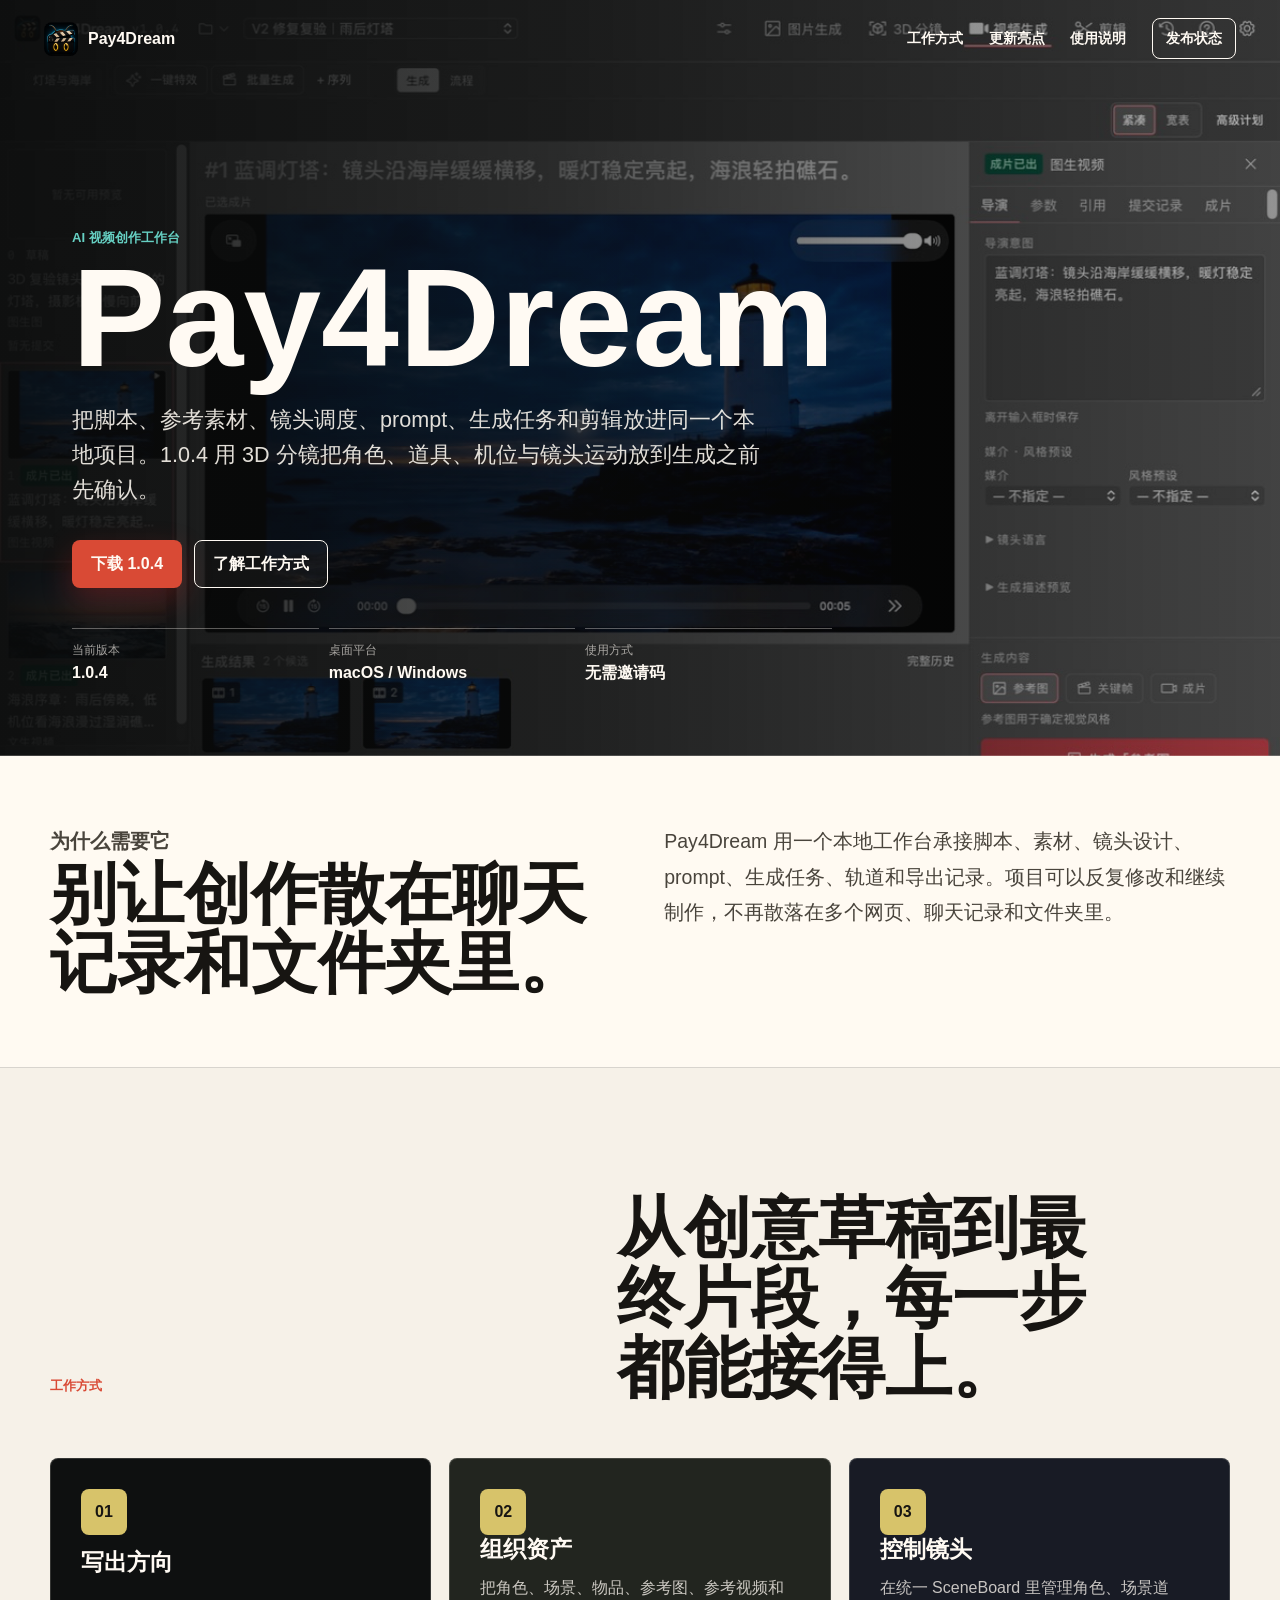
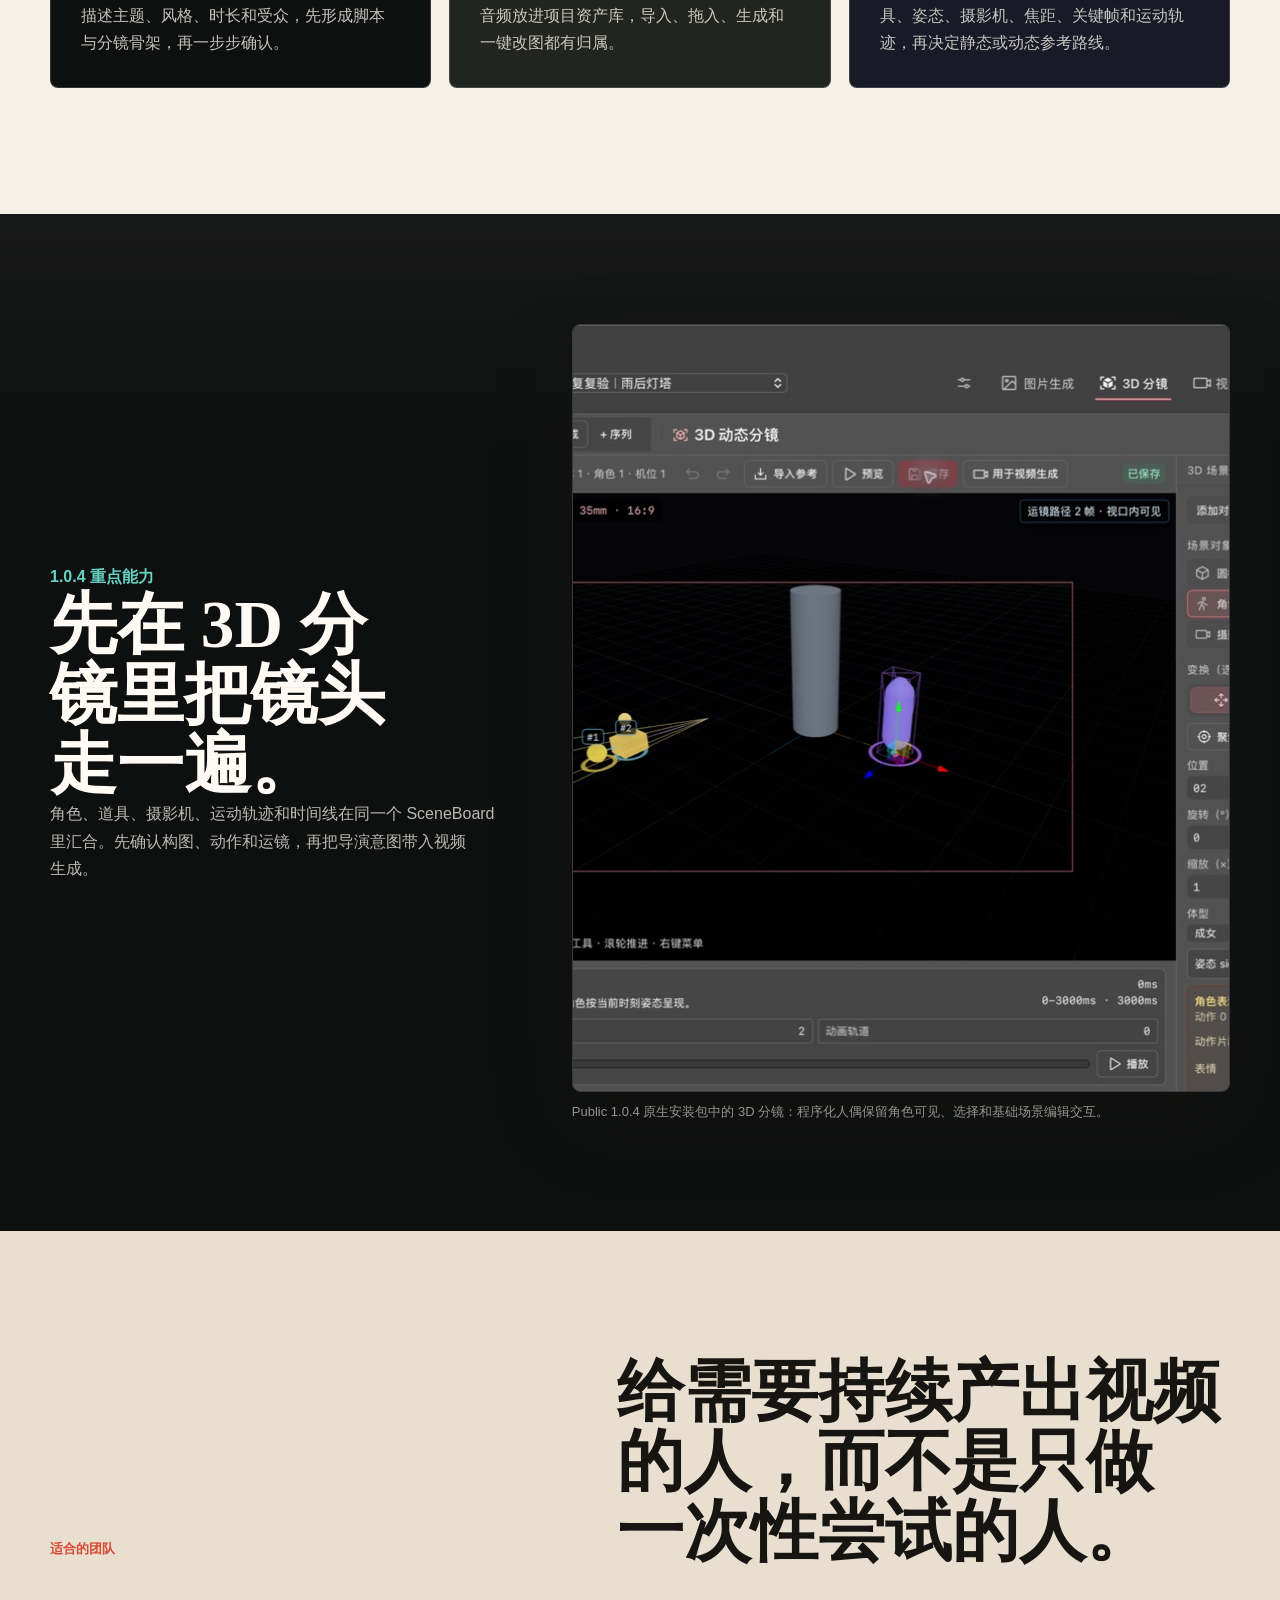
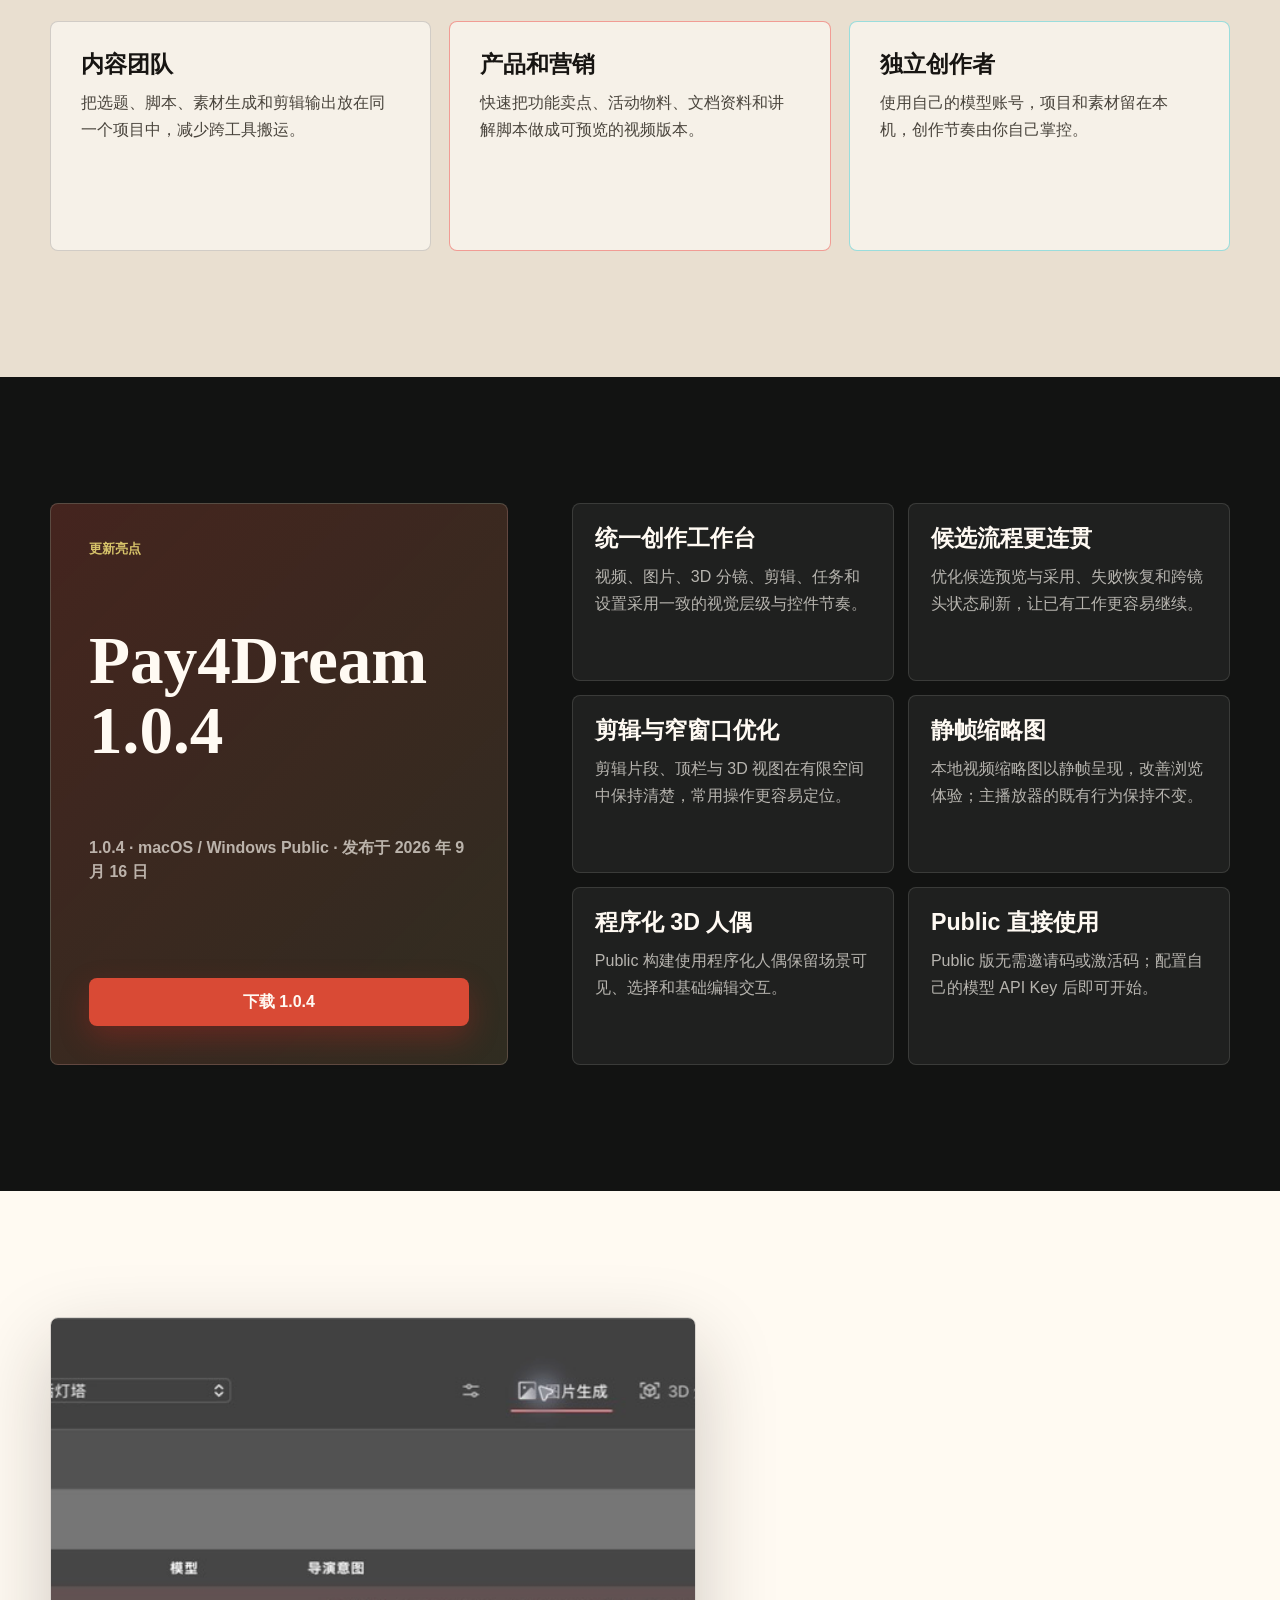
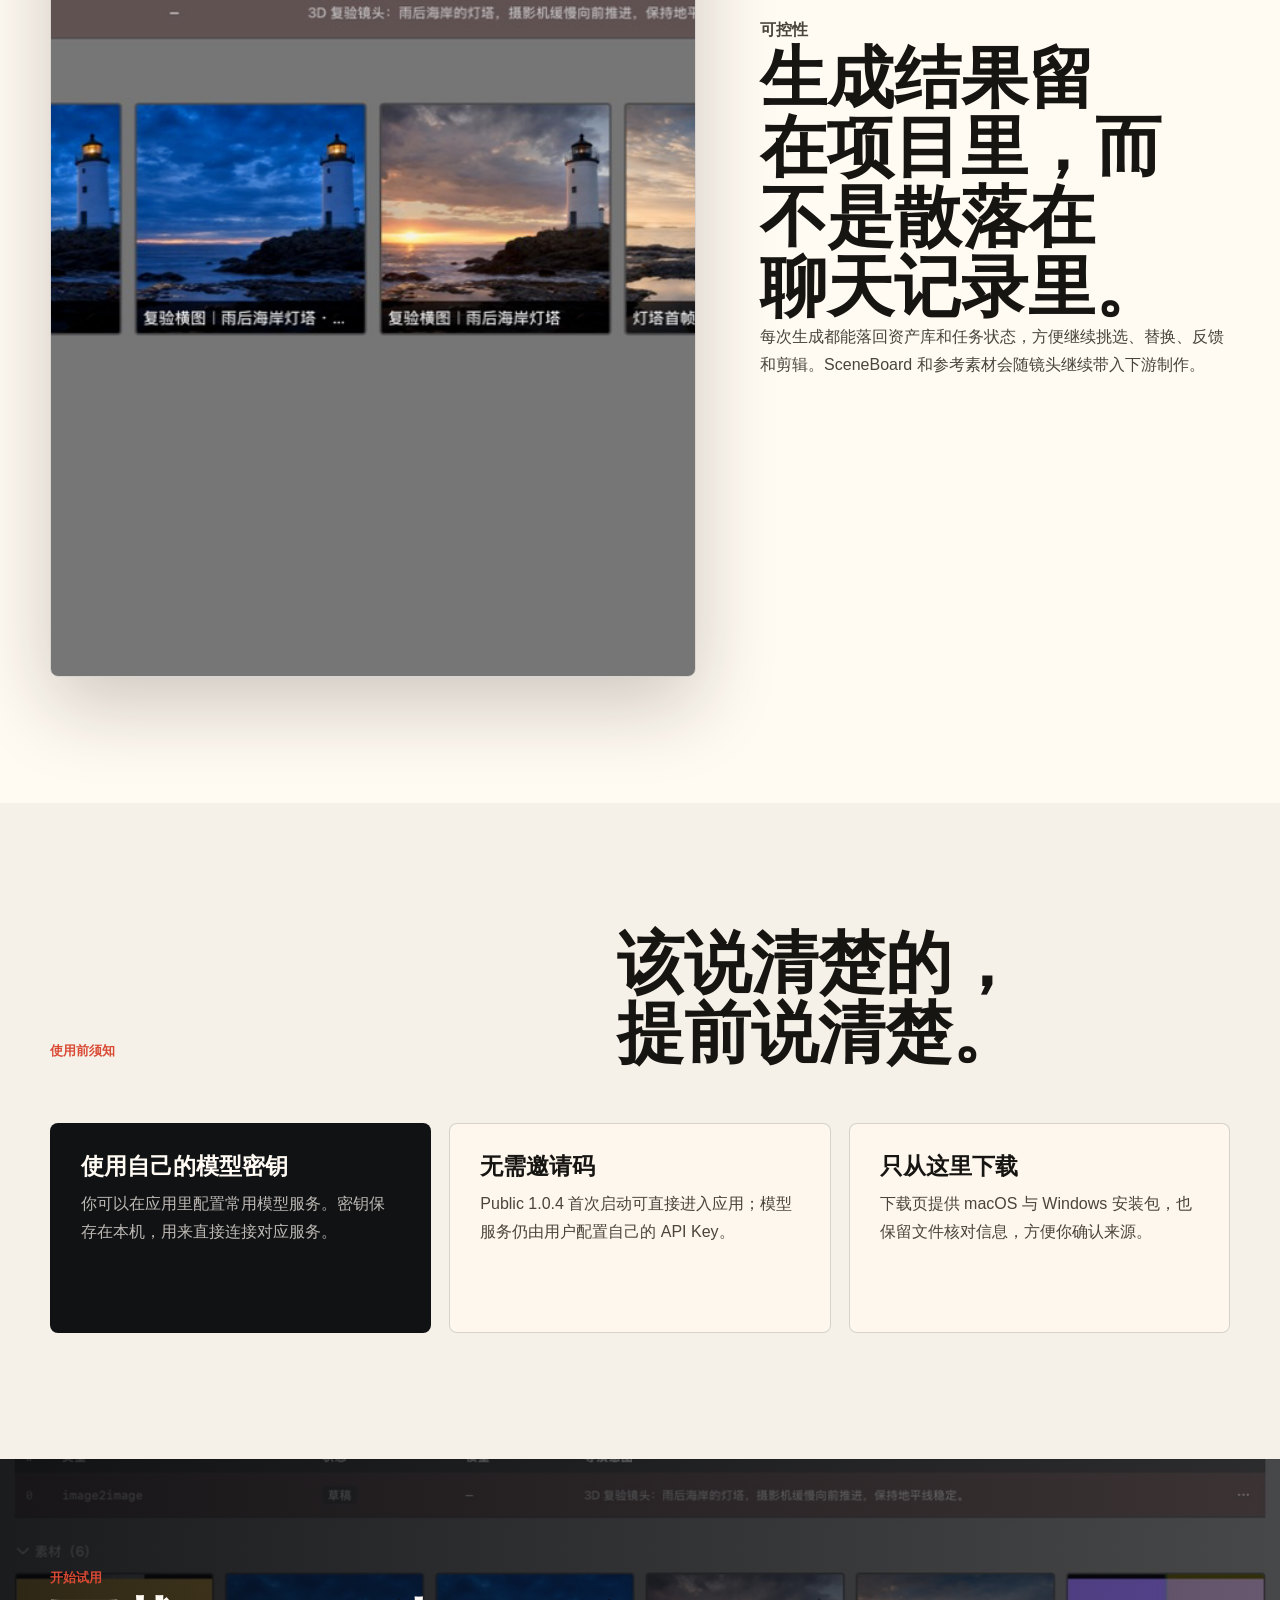
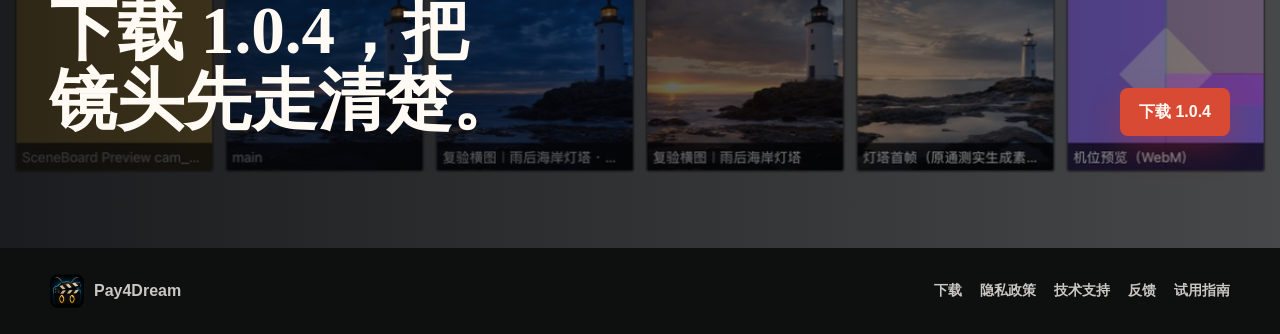
==== commit 5a545afe: "Publish Pay4Dream 1.0.4 website" ====
--- a/index.html
+++ b/index.html
@@ -6,12 +6,12 @@
     <title>Pay4Dream - AI 视频创作工作台</title>
     <meta
       name="description"
-      content="Pay4Dream 是面向创作者和小团队的 AI 视频创作工作台。1.0.1 已开放 3D 分镜，并提供无需邀请码的 Public macOS / Windows 版本。"
+      content="Pay4Dream 是面向创作者和小团队的 AI 视频创作工作台。1.0.4 已开放 3D 分镜，并提供无需邀请码的 Public macOS / Windows 版本。"
     />
     <meta property="og:title" content="Pay4Dream - AI 视频创作工作台" />
     <meta
       property="og:description"
-      content="3D 分镜把角色、道具、摄影机、运动轨迹和时间线放进同一导演工作台。Pay4Dream 1.0.1 已开放下载。"
+      content="3D 分镜把角色、道具、摄影机、运动轨迹和时间线放进同一导演工作台。Pay4Dream 1.0.4 已开放下载。"
     />
     <meta property="og:type" content="website" />
     <meta property="og:image" content="./assets/product-workbench.png" />
@@ -42,16 +42,16 @@
           <p class="eyebrow">AI 视频创作工作台</p>
           <h1 id="hero-title">Pay4Dream</h1>
           <p class="hero-lede">
-            把脚本、参考素材、镜头调度、prompt、生成任务和剪辑放进同一个本地项目。1.0.1 用 3D 分镜把角色、道具、机位与镜头运动放到生成之前先确认。
+            把脚本、参考素材、镜头调度、prompt、生成任务和剪辑放进同一个本地项目。1.0.4 用 3D 分镜把角色、道具、机位与镜头运动放到生成之前先确认。
           </p>
           <div class="hero-actions" aria-label="主要操作">
-            <a class="button button-primary" href="./download.html">下载 1.0.1</a>
+            <a class="button button-primary" href="./download.html">下载 1.0.4</a>
             <a class="button button-ghost" href="#workflow">了解工作方式</a>
           </div>
           <dl class="hero-facts" aria-label="版本摘要">
             <div>
               <dt>当前版本</dt>
-              <dd>1.0.1</dd>
+              <dd>1.0.4</dd>
             </div>
             <div>
               <dt>桌面平台</dt>
@@ -106,7 +106,7 @@
       <section class="product-shot-section" aria-labelledby="shot-title">
         <div class="section-inner shot-grid">
           <div class="shot-copy reveal">
-            <p class="section-kicker">1.0.1 重点能力</p>
+            <p class="section-kicker">1.0.4 重点能力</p>
             <h2 id="shot-title">先在 3D 分镜里把镜头走一遍。</h2>
             <p>
               角色、道具、摄影机、运动轨迹和时间线在同一个 SceneBoard 里汇合。先确认构图、动作和运镜，再把导演意图带入视频生成。
@@ -116,14 +116,11 @@
             <img
               src="./assets/sceneboard-preview.png"
               alt="Pay4Dream 3D 分镜，包含角色、道具、摄影机、运动轨迹和时间线"
-              width="2800"
-              height="1748"
+              width="1195"
+              height="768"
               loading="lazy"
             />
-            <video controls preload="metadata" poster="./assets/sceneboard-preview.png">
-              <source src="./assets/p4d-mobile-capability-demo-zh-en-v3.mp4" type="video/mp4" />
-            </video>
-            <figcaption>上图为 3D 分镜界面；视频为 Android 镜头捕捉器技术预览的模拟器演示，包含中英字幕。真实设备硬件验收仍在进行。</figcaption>
+            <figcaption>Public 1.0.4 原生安装包中的 3D 分镜：程序化人偶保留角色可见、选择和基础场景编辑交互。</figcaption>
           </figure>
         </div>
       </section>
@@ -141,7 +138,7 @@
             </article>
             <article class="fit-card reveal">
               <h3>产品和营销</h3>
-              <p>快速把功能卖点、活动物料、KM 文档和讲解脚本做成可预览的视频版本。</p>
+              <p>快速把功能卖点、活动物料、文档资料和讲解脚本做成可预览的视频版本。</p>
             </article>
             <article class="fit-card reveal">
               <h3>独立创作者</h3>
@@ -155,34 +152,34 @@
         <div class="section-inner release-layout">
           <div class="release-panel reveal">
             <p class="section-kicker">更新亮点</p>
-            <h2 id="release-title">Pay4Dream 1.0.1</h2>
-            <p class="release-date">2026-07-27 · macOS / Windows 双平台</p>
-            <a class="button button-primary" href="./download.html">下载 1.0.1</a>
+            <h2 id="release-title">Pay4Dream 1.0.4</h2>
+            <p class="release-date">1.0.4 · macOS / Windows Public · 发布于 2026 年 9 月 16 日</p>
+            <a class="button button-primary" href="./download.html">下载 1.0.4</a>
           </div>
           <div class="release-notes reveal">
             <article>
-              <h3>统一 SceneBoard</h3>
-              <p>把角色、道具、姿态、摄影机、焦距、关键帧和镜头运动轨迹集中在同一套 3D Storyboard 流程。</p>
-            </article>
-            <article>
-              <h3>对象与组合旋转</h3>
-              <p>修复旋转控件没有实际改变模型姿态的问题；组合道具现在围绕共同中心整体变换，并可撤销、重做和保存恢复。</p>
-            </article>
-            <article>
-              <h3>鼠标操作更清楚</h3>
-              <p>左键平移视角，<code>Shift + 左键</code> 环绕，滚轮缩放；右键只打开场景菜单，不再意外移动摄影机。</p>
-            </article>
-            <article>
-              <h3>先预演，再消耗额度</h3>
-              <p>在提交生成前检查机位、构图、动作和运动路径；本地媒体与 Cadrage 将继续进入统一参考链路。</p>
-            </article>
-            <article>
-              <h3>移动端镜头捕捉</h3>
-              <p>Android 技术预览可用陀螺仪与双摇杆采集运镜、编辑 3D 场景和关键帧，再通过 <code>.p4dcapture</code> 返回桌面；iOS 上线时间未定。</p>
+              <h3>统一创作工作台</h3>
+              <p>视频、图片、3D 分镜、剪辑、任务和设置采用一致的视觉层级与控件节奏。</p>
+            </article>
+            <article>
+              <h3>候选流程更连贯</h3>
+              <p>优化候选预览与采用、失败恢复和跨镜头状态刷新，让已有工作更容易继续。</p>
+            </article>
+            <article>
+              <h3>剪辑与窄窗口优化</h3>
+              <p>剪辑片段、顶栏与 3D 视图在有限空间中保持清楚，常用操作更容易定位。</p>
+            </article>
+            <article>
+              <h3>静帧缩略图</h3>
+              <p>本地视频缩略图以静帧呈现，改善浏览体验；主播放器的既有行为保持不变。</p>
+            </article>
+            <article>
+              <h3>程序化 3D 人偶</h3>
+              <p>Public 构建使用程序化人偶保留场景可见、选择和基础编辑交互。</p>
             </article>
             <article>
               <h3>Public 直接使用</h3>
-              <p>1.0.1 Public 版移除邀请码与激活码，配置自己的模型 API Key 后即可开始。</p>
+              <p>Public 版无需邀请码或激活码；配置自己的模型 API Key 后即可开始。</p>
             </article>
           </div>
         </div>
@@ -193,7 +190,7 @@
           <figure class="detail-image reveal">
             <img
               src="./assets/product-generation-board.png"
-              alt="Pay4Dream 项目画布中排列的视频素材与生成结果"
+              alt="Pay4Dream Public 1.0.4 图库中的项目素材和镜头参考"
               width="1440"
               height="960"
               loading="lazy"
@@ -222,7 +219,7 @@
             </article>
             <article class="trust-card reveal">
               <h3>无需邀请码</h3>
-              <p>Public 1.0.1 首次启动可直接进入应用；模型服务仍由用户配置自己的 API Key。</p>
+              <p>Public 1.0.4 首次启动可直接进入应用；模型服务仍由用户配置自己的 API Key。</p>
             </article>
             <article class="trust-card reveal">
               <h3>只从这里下载</h3>
@@ -236,9 +233,9 @@
         <div class="section-inner final-inner">
           <div class="reveal">
             <p class="section-kicker">开始试用</p>
-            <h2 id="final-title">下载 1.0.1，把镜头先走清楚。</h2>
-          </div>
-          <a class="button button-primary reveal" href="./download.html">下载 1.0.1</a>
+            <h2 id="final-title">下载 1.0.4，把镜头先走清楚。</h2>
+          </div>
+          <a class="button button-primary reveal" href="./download.html">下载 1.0.4</a>
         </div>
       </section>
     </main>
--- a/assets/site.css
+++ b/assets/site.css
@@ -528,7 +528,8 @@
   margin: 28px auto 40px;
 }
 
-.release-video video {
+.release-video video,
+.release-video img {
   display: block;
   width: 100%;
   aspect-ratio: 16 / 9;
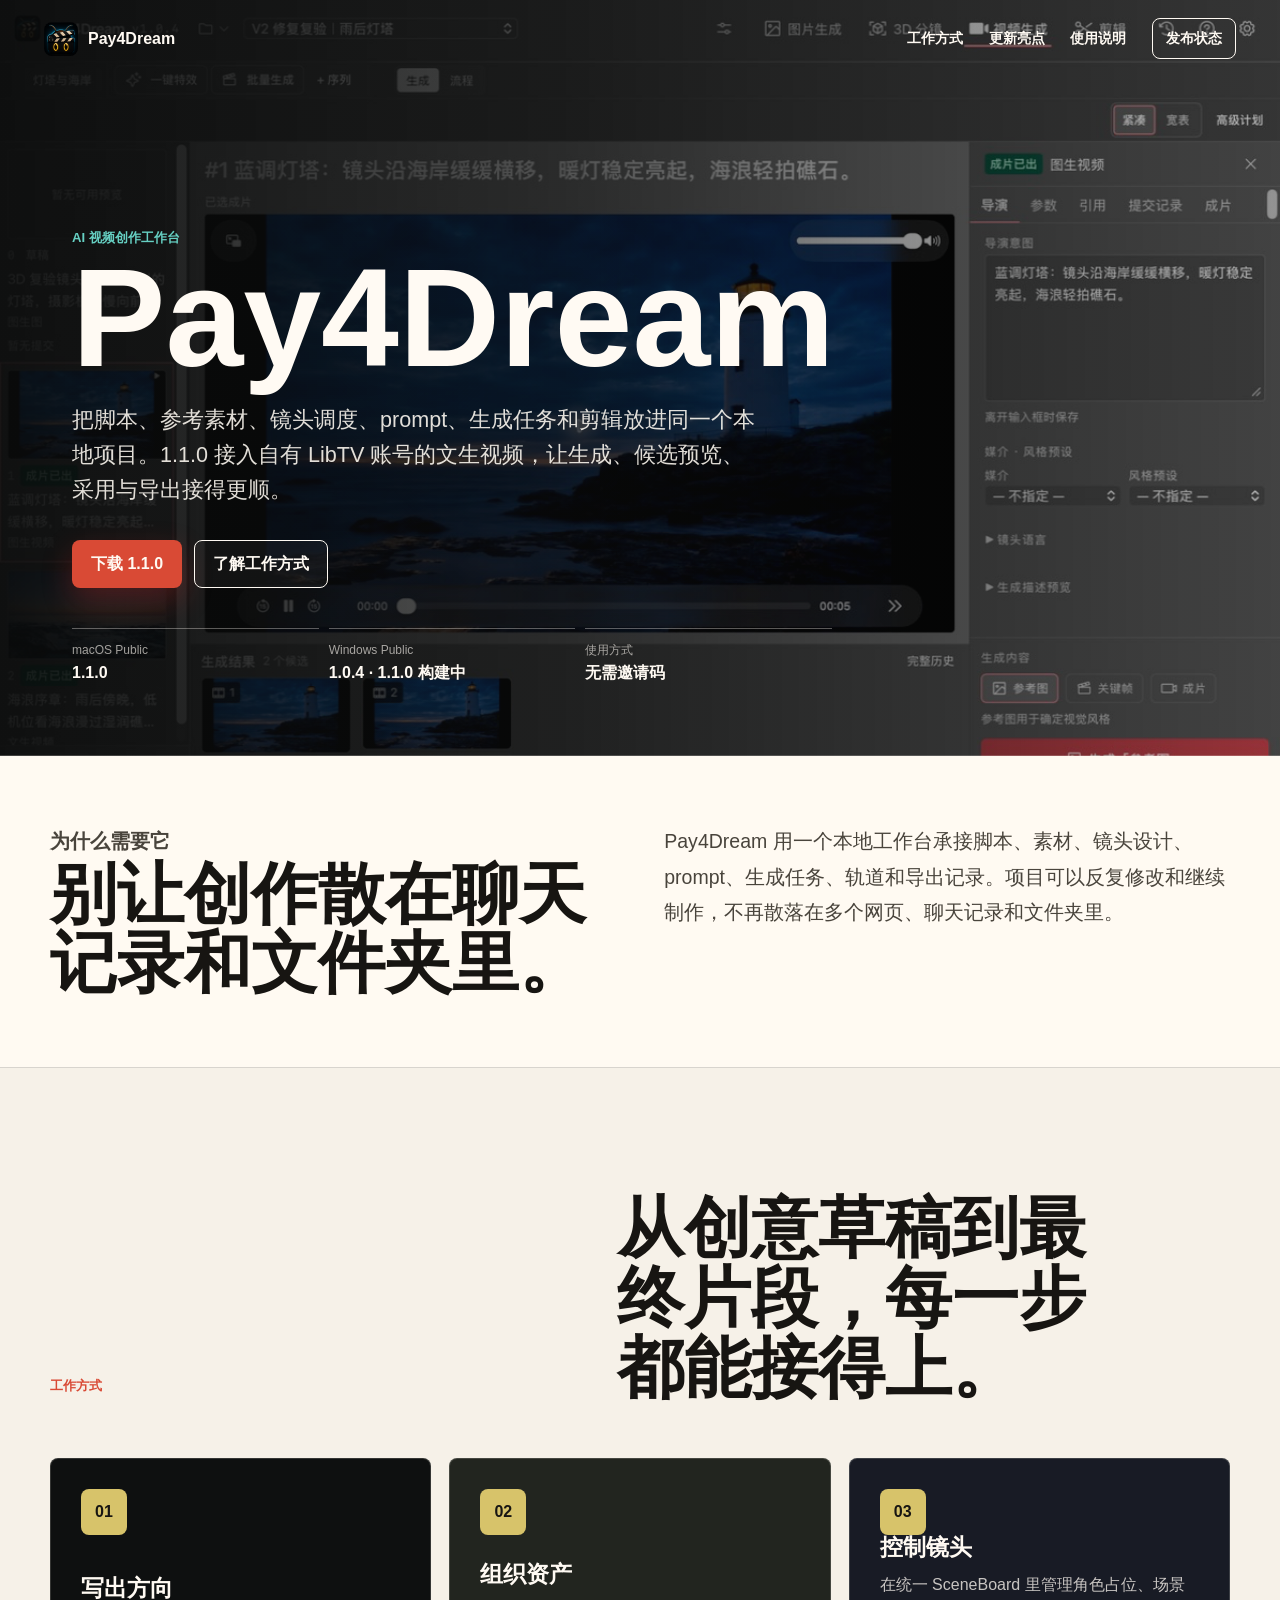
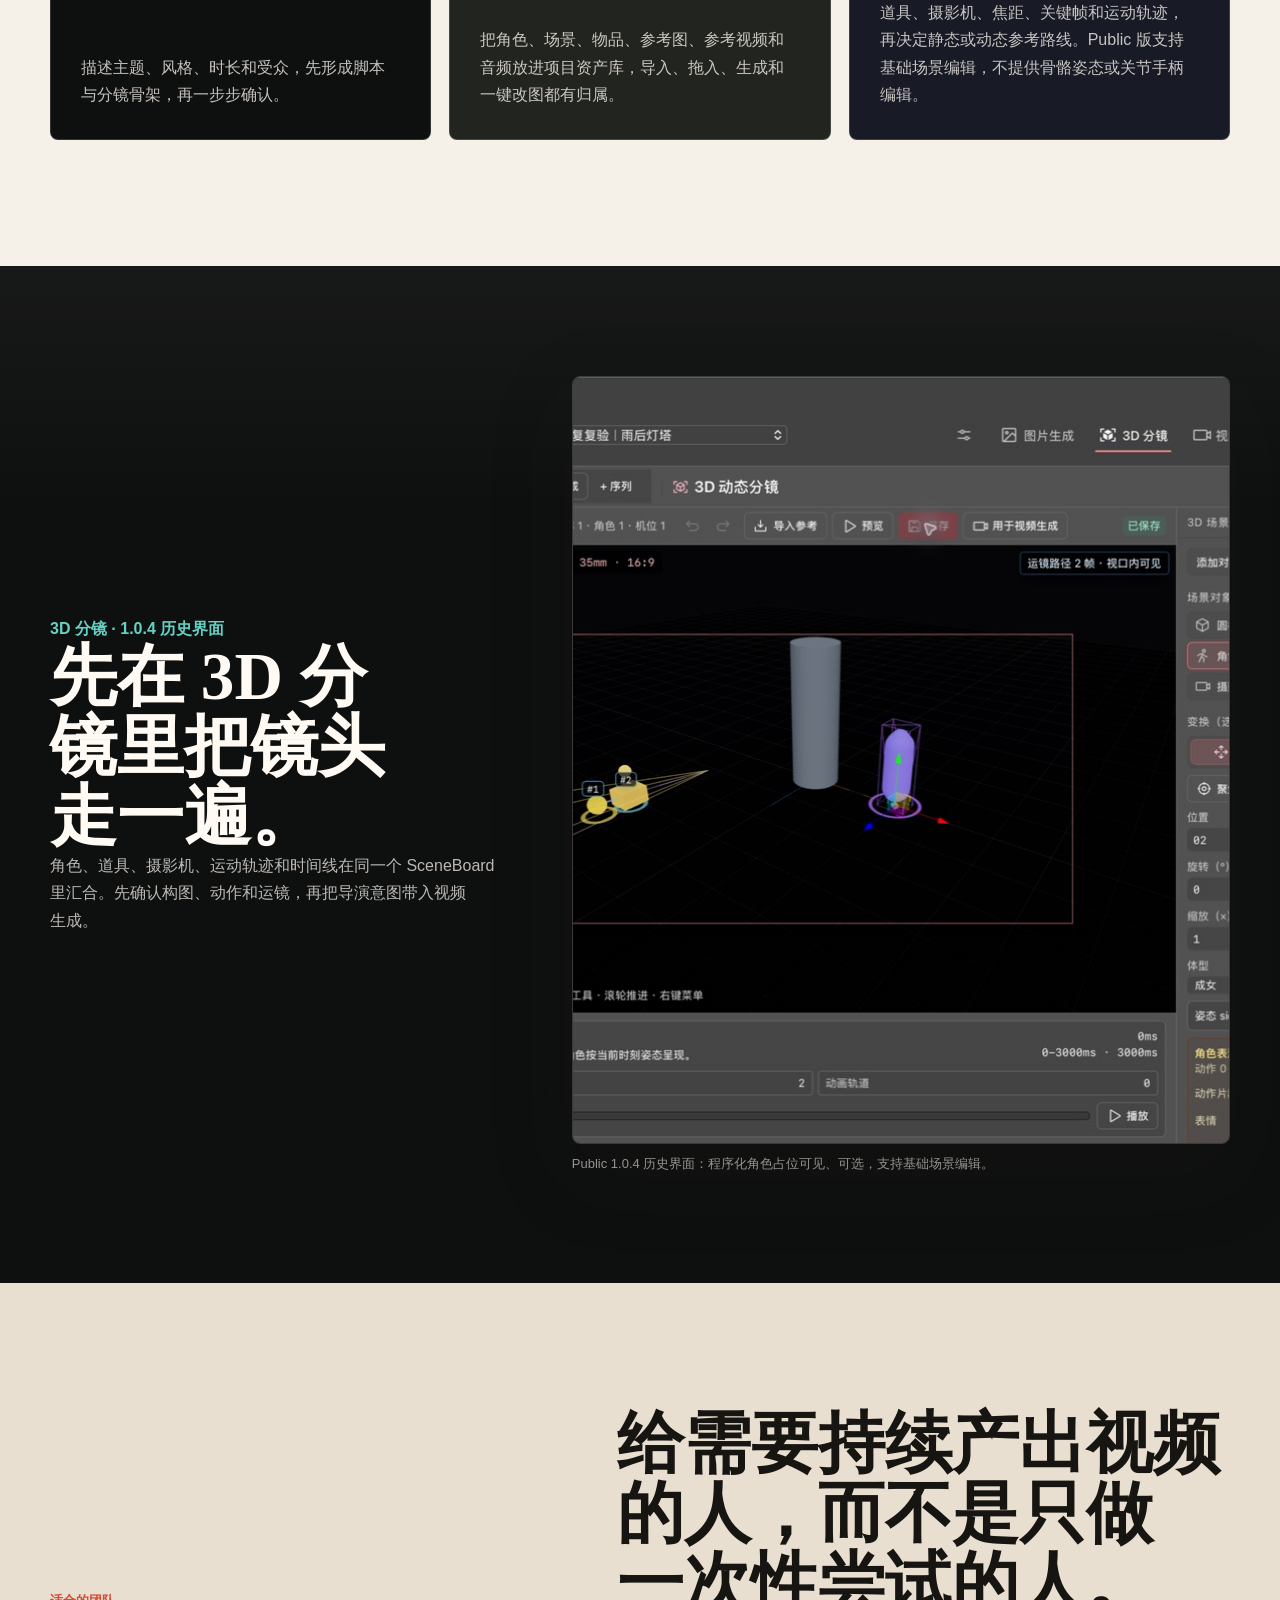
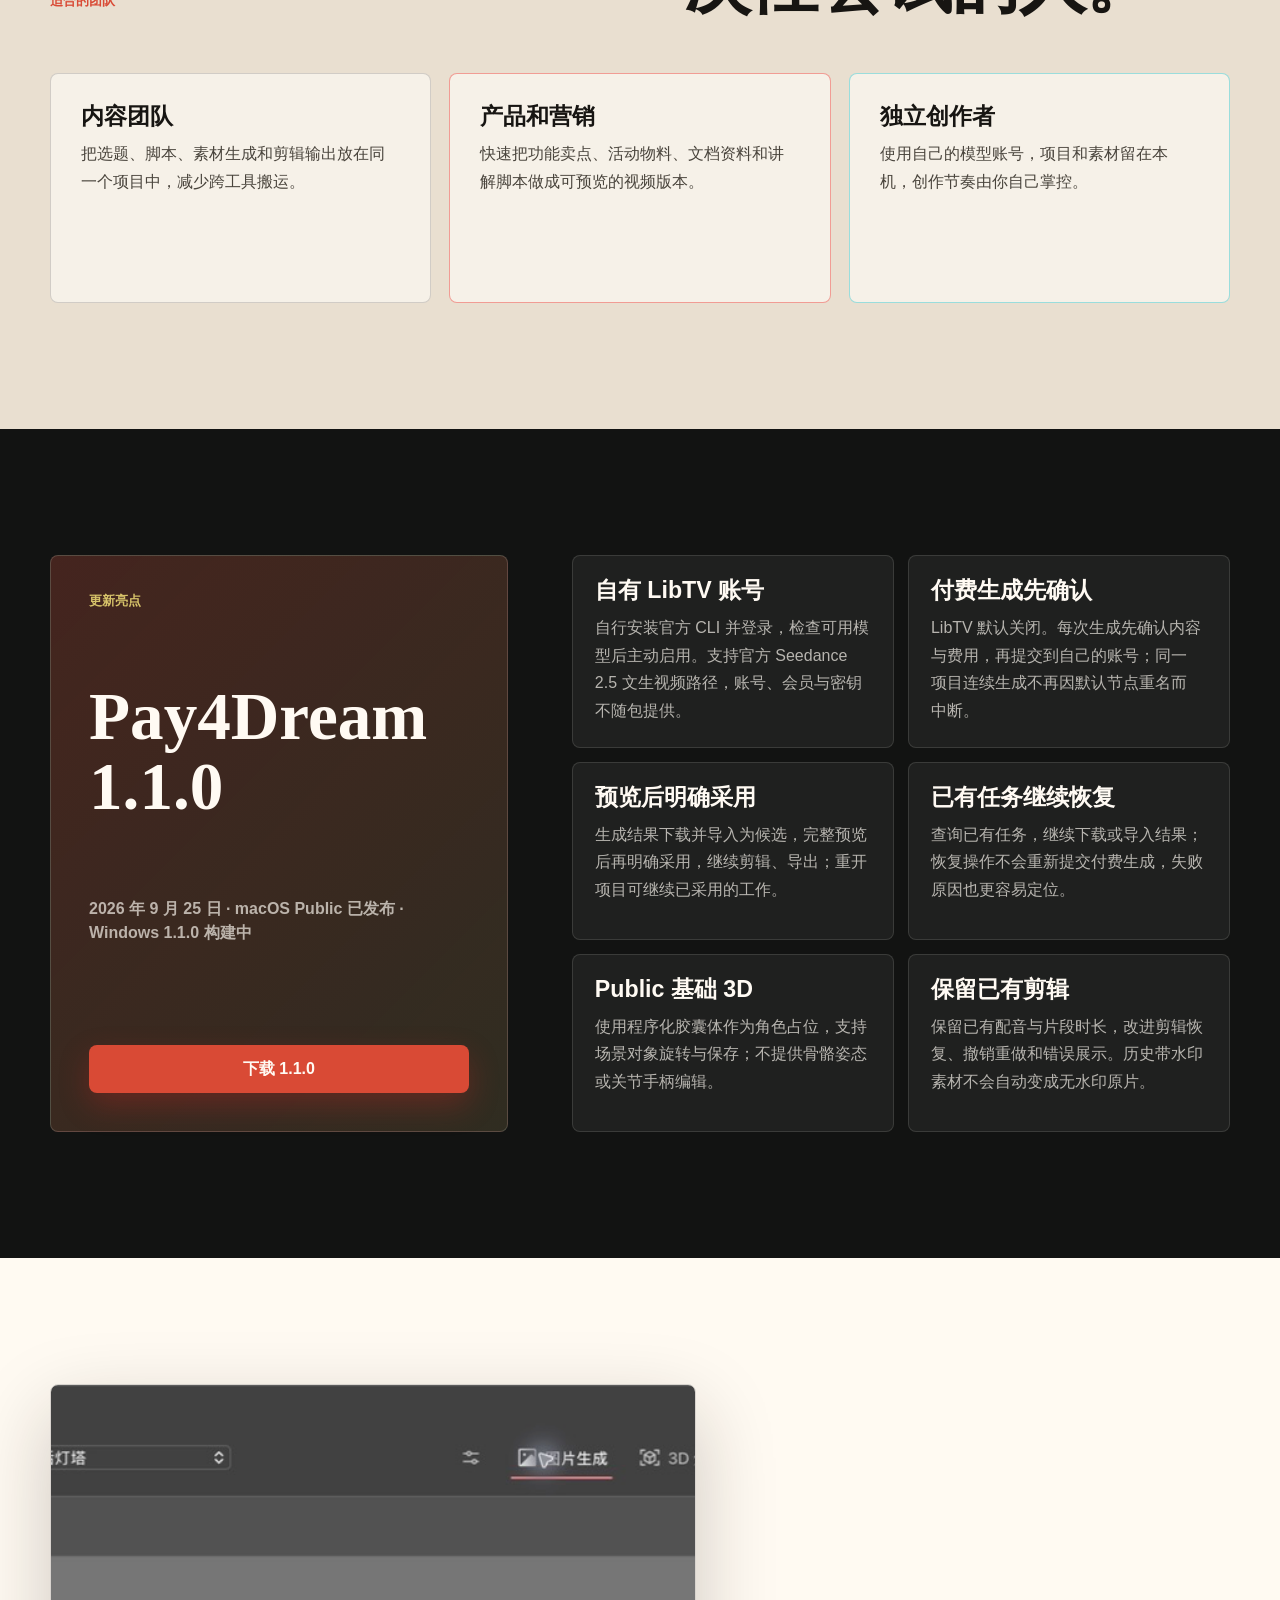
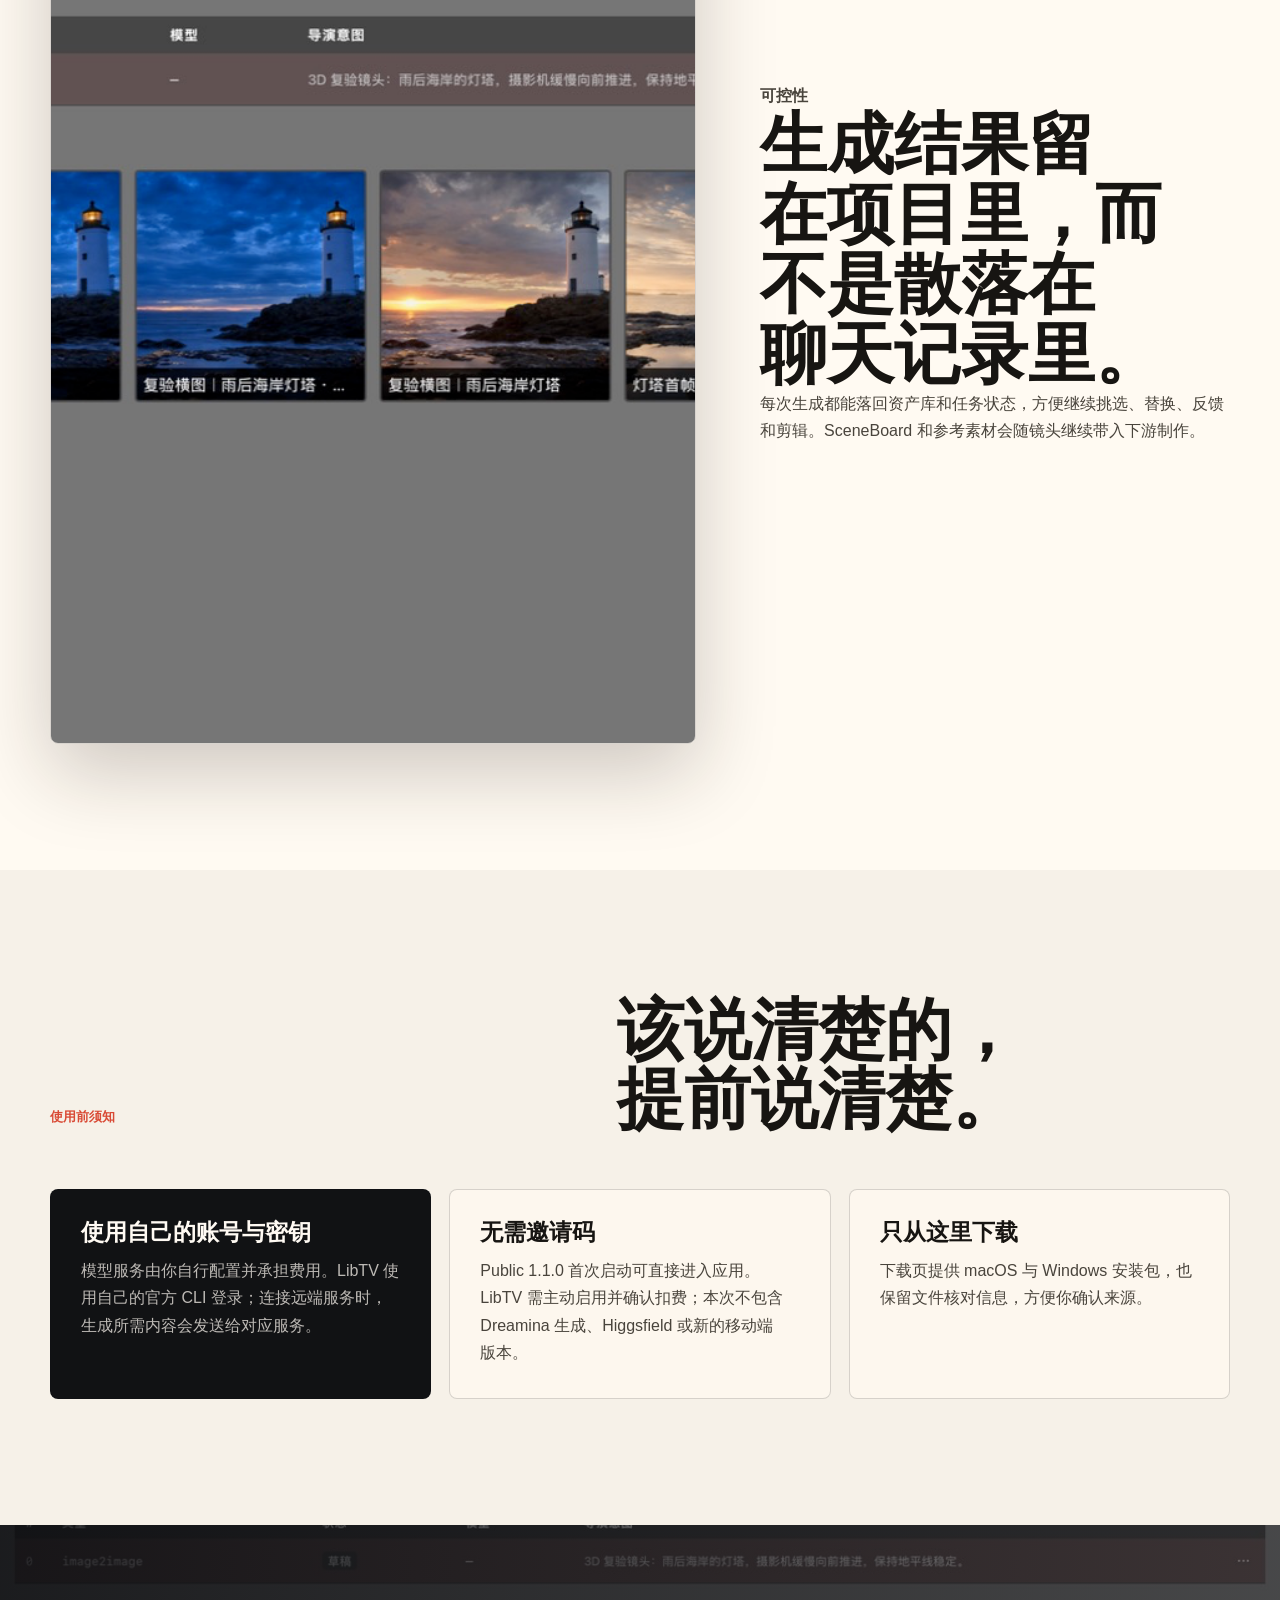
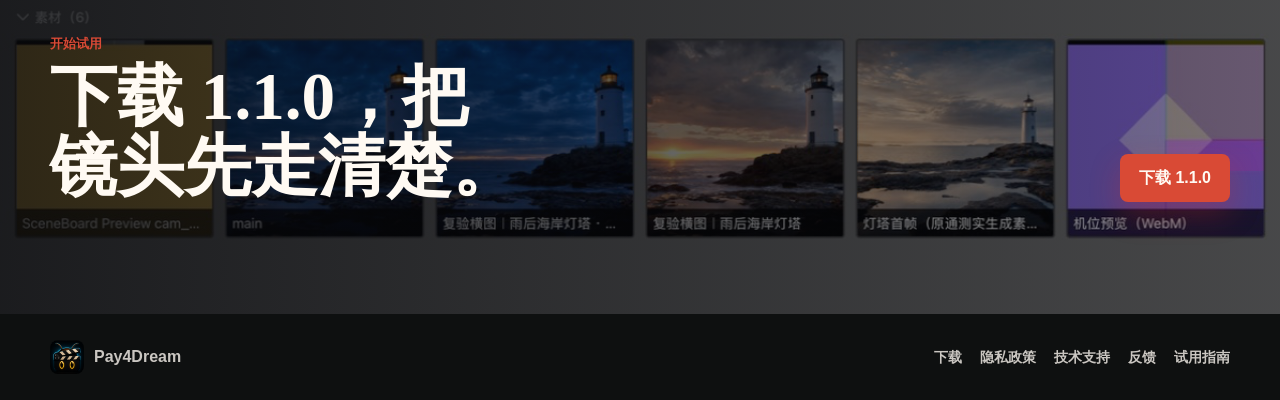
==== commit 327e43a4: "Publish Public 1.1.0 macOS website and retain Windows history" ====
--- a/index.html
+++ b/index.html
@@ -3,18 +3,21 @@
   <head>
     <meta charset="utf-8" />
     <meta name="viewport" content="width=device-width, initial-scale=1" />
-    <title>Pay4Dream - AI 视频创作工作台</title>
+    <title>Pay4Dream 1.1.0 - AI 视频创作工作台</title>
     <meta
       name="description"
-      content="Pay4Dream 是面向创作者和小团队的 AI 视频创作工作台。1.0.4 已开放 3D 分镜，并提供无需邀请码的 Public macOS / Windows 版本。"
+      content="Pay4Dream 1.1.0 Public macOS 版已开放下载，支持自有 LibTV 账号文生视频、候选采用与剪辑导出。Windows 1.1.0 构建中，保留 1.0.4 历史下载。"
     />
-    <meta property="og:title" content="Pay4Dream - AI 视频创作工作台" />
+    <meta property="og:title" content="Pay4Dream 1.1.0 - AI 视频创作工作台" />
     <meta
       property="og:description"
-      content="3D 分镜把角色、道具、摄影机、运动轨迹和时间线放进同一导演工作台。Pay4Dream 1.0.4 已开放下载。"
+      content="从 LibTV 文生视频到候选预览、采用、剪辑与导出。1.1.0 Public macOS 已发布，Windows 1.1.0 构建中。"
     />
     <meta property="og:type" content="website" />
-    <meta property="og:image" content="./assets/product-workbench.png" />
+    <meta property="og:image" content="https://pay4dream.github.io/assets/product-workbench.png" />
+    <meta property="og:image:alt" content="Pay4Dream 历史版本创作工作台" />
+    <meta property="og:url" content="https://pay4dream.github.io/" />
+    <link rel="canonical" href="https://pay4dream.github.io/" />
     <link rel="icon" type="image/png" href="./assets/pay4dream-icon.png" />
     <link rel="stylesheet" href="./assets/site.css" />
   </head>
@@ -42,20 +45,20 @@
           <p class="eyebrow">AI 视频创作工作台</p>
           <h1 id="hero-title">Pay4Dream</h1>
           <p class="hero-lede">
-            把脚本、参考素材、镜头调度、prompt、生成任务和剪辑放进同一个本地项目。1.0.4 用 3D 分镜把角色、道具、机位与镜头运动放到生成之前先确认。
+            把脚本、参考素材、镜头调度、prompt、生成任务和剪辑放进同一个本地项目。1.1.0 接入自有 LibTV 账号的文生视频，让生成、候选预览、采用与导出接得更顺。
           </p>
           <div class="hero-actions" aria-label="主要操作">
-            <a class="button button-primary" href="./download.html">下载 1.0.4</a>
+            <a class="button button-primary" href="./download.html">下载 1.1.0</a>
             <a class="button button-ghost" href="#workflow">了解工作方式</a>
           </div>
           <dl class="hero-facts" aria-label="版本摘要">
             <div>
-              <dt>当前版本</dt>
-              <dd>1.0.4</dd>
+              <dt>macOS Public</dt>
+              <dd>1.1.0</dd>
             </div>
             <div>
-              <dt>桌面平台</dt>
-              <dd>macOS / Windows</dd>
+              <dt>Windows Public</dt>
+              <dd>1.0.4 · 1.1.0 构建中</dd>
             </div>
             <div>
               <dt>使用方式</dt>
@@ -97,7 +100,7 @@
             <article class="workflow-card reveal">
               <span class="card-index">03</span>
               <h3>控制镜头</h3>
-            <p>在统一 SceneBoard 里管理角色、场景道具、姿态、摄影机、焦距、关键帧和运动轨迹，再决定静态或动态参考路线。</p>
+              <p>在统一 SceneBoard 里管理角色占位、场景道具、摄影机、焦距、关键帧和运动轨迹，再决定静态或动态参考路线。Public 版支持基础场景编辑，不提供骨骼姿态或关节手柄编辑。</p>
             </article>
           </div>
         </div>
@@ -106,7 +109,7 @@
       <section class="product-shot-section" aria-labelledby="shot-title">
         <div class="section-inner shot-grid">
           <div class="shot-copy reveal">
-            <p class="section-kicker">1.0.4 重点能力</p>
+            <p class="section-kicker">3D 分镜 · 1.0.4 历史界面</p>
             <h2 id="shot-title">先在 3D 分镜里把镜头走一遍。</h2>
             <p>
               角色、道具、摄影机、运动轨迹和时间线在同一个 SceneBoard 里汇合。先确认构图、动作和运镜，再把导演意图带入视频生成。
@@ -115,12 +118,12 @@
           <figure class="product-frame reveal">
             <img
               src="./assets/sceneboard-preview.png"
-              alt="Pay4Dream 3D 分镜，包含角色、道具、摄影机、运动轨迹和时间线"
+              alt="Pay4Dream Public 1.0.4 历史 3D 分镜界面，包含角色占位、道具、摄影机和时间线"
               width="1195"
               height="768"
               loading="lazy"
             />
-            <figcaption>Public 1.0.4 原生安装包中的 3D 分镜：程序化人偶保留角色可见、选择和基础场景编辑交互。</figcaption>
+            <figcaption>Public 1.0.4 历史界面：程序化角色占位可见、可选，支持基础场景编辑。</figcaption>
           </figure>
         </div>
       </section>
@@ -152,34 +155,34 @@
         <div class="section-inner release-layout">
           <div class="release-panel reveal">
             <p class="section-kicker">更新亮点</p>
-            <h2 id="release-title">Pay4Dream 1.0.4</h2>
-            <p class="release-date">1.0.4 · macOS / Windows Public · 发布于 2026 年 9 月 16 日</p>
-            <a class="button button-primary" href="./download.html">下载 1.0.4</a>
+            <h2 id="release-title">Pay4Dream 1.1.0</h2>
+            <p class="release-date">2026 年 9 月 25 日 · macOS Public 已发布 · Windows 1.1.0 构建中</p>
+            <a class="button button-primary" href="./download.html">下载 1.1.0</a>
           </div>
           <div class="release-notes reveal">
             <article>
-              <h3>统一创作工作台</h3>
-              <p>视频、图片、3D 分镜、剪辑、任务和设置采用一致的视觉层级与控件节奏。</p>
-            </article>
-            <article>
-              <h3>候选流程更连贯</h3>
-              <p>优化候选预览与采用、失败恢复和跨镜头状态刷新，让已有工作更容易继续。</p>
-            </article>
-            <article>
-              <h3>剪辑与窄窗口优化</h3>
-              <p>剪辑片段、顶栏与 3D 视图在有限空间中保持清楚，常用操作更容易定位。</p>
-            </article>
-            <article>
-              <h3>静帧缩略图</h3>
-              <p>本地视频缩略图以静帧呈现，改善浏览体验；主播放器的既有行为保持不变。</p>
-            </article>
-            <article>
-              <h3>程序化 3D 人偶</h3>
-              <p>Public 构建使用程序化人偶保留场景可见、选择和基础编辑交互。</p>
-            </article>
-            <article>
-              <h3>Public 直接使用</h3>
-              <p>Public 版无需邀请码或激活码；配置自己的模型 API Key 后即可开始。</p>
+              <h3>自有 LibTV 账号</h3>
+              <p>自行安装官方 CLI 并登录，检查可用模型后主动启用。支持官方 Seedance 2.5 文生视频路径，账号、会员与密钥不随包提供。</p>
+            </article>
+            <article>
+              <h3>付费生成先确认</h3>
+              <p>LibTV 默认关闭。每次生成先确认内容与费用，再提交到自己的账号；同一项目连续生成不再因默认节点重名而中断。</p>
+            </article>
+            <article>
+              <h3>预览后明确采用</h3>
+              <p>生成结果下载并导入为候选，完整预览后再明确采用，继续剪辑、导出；重开项目可继续已采用的工作。</p>
+            </article>
+            <article>
+              <h3>已有任务继续恢复</h3>
+              <p>查询已有任务，继续下载或导入结果；恢复操作不会重新提交付费生成，失败原因也更容易定位。</p>
+            </article>
+            <article>
+              <h3>Public 基础 3D</h3>
+              <p>使用程序化胶囊体作为角色占位，支持场景对象旋转与保存；不提供骨骼姿态或关节手柄编辑。</p>
+            </article>
+            <article>
+              <h3>保留已有剪辑</h3>
+              <p>保留已有配音与片段时长，改进剪辑恢复、撤销重做和错误展示。历史带水印素材不会自动变成无水印原片。</p>
             </article>
           </div>
         </div>
@@ -214,12 +217,12 @@
           </div>
           <div class="trust-grid">
             <article class="trust-card reveal">
-              <h3>使用自己的模型密钥</h3>
-              <p>你可以在应用里配置常用模型服务。密钥保存在本机，用来直接连接对应服务。</p>
+              <h3>使用自己的账号与密钥</h3>
+              <p>模型服务由你自行配置并承担费用。LibTV 使用自己的官方 CLI 登录；连接远端服务时，生成所需内容会发送给对应服务。</p>
             </article>
             <article class="trust-card reveal">
               <h3>无需邀请码</h3>
-              <p>Public 1.0.4 首次启动可直接进入应用；模型服务仍由用户配置自己的 API Key。</p>
+              <p>Public 1.1.0 首次启动可直接进入应用。LibTV 需主动启用并确认扣费；本次不包含 Dreamina 生成、Higgsfield 或新的移动端版本。</p>
             </article>
             <article class="trust-card reveal">
               <h3>只从这里下载</h3>
@@ -233,9 +236,9 @@
         <div class="section-inner final-inner">
           <div class="reveal">
             <p class="section-kicker">开始试用</p>
-            <h2 id="final-title">下载 1.0.4，把镜头先走清楚。</h2>
-          </div>
-          <a class="button button-primary reveal" href="./download.html">下载 1.0.4</a>
+            <h2 id="final-title">下载 1.1.0，把镜头先走清楚。</h2>
+          </div>
+          <a class="button button-primary reveal" href="./download.html">下载 1.1.0</a>
         </div>
       </section>
     </main>
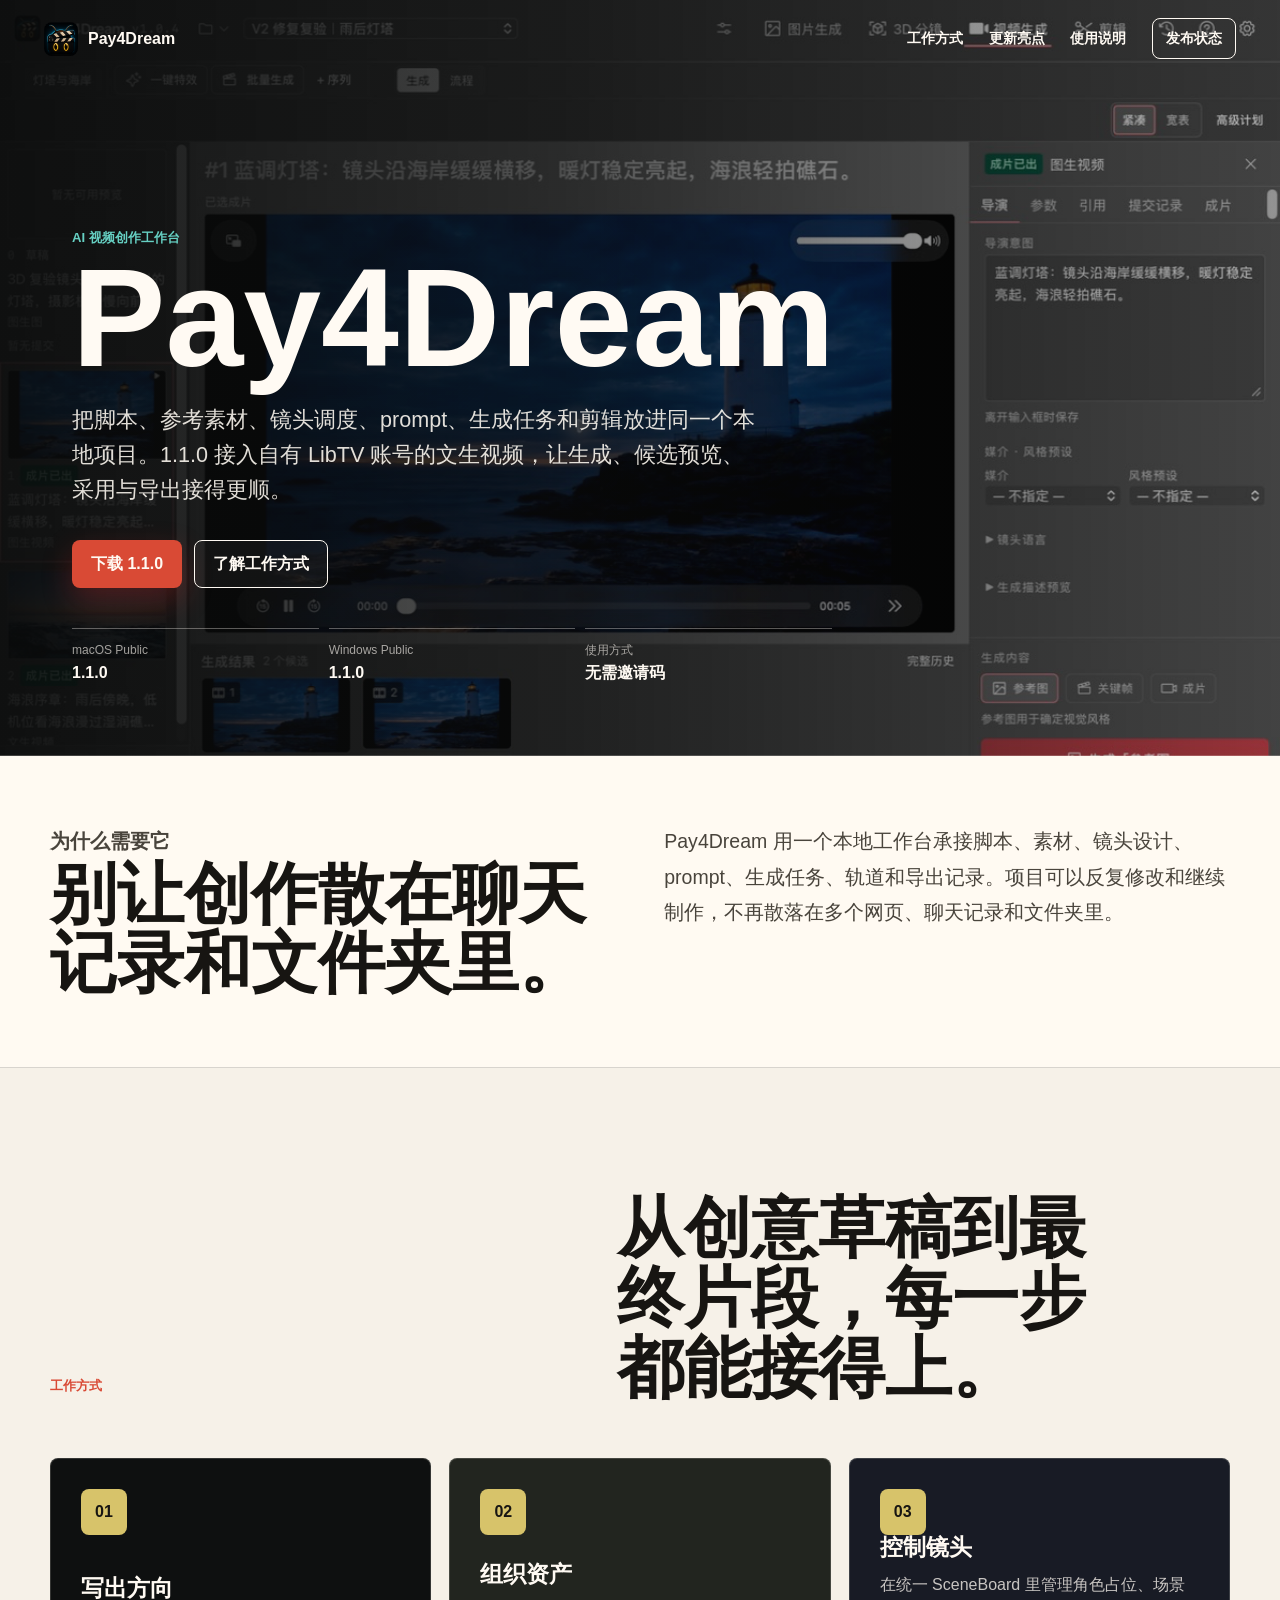
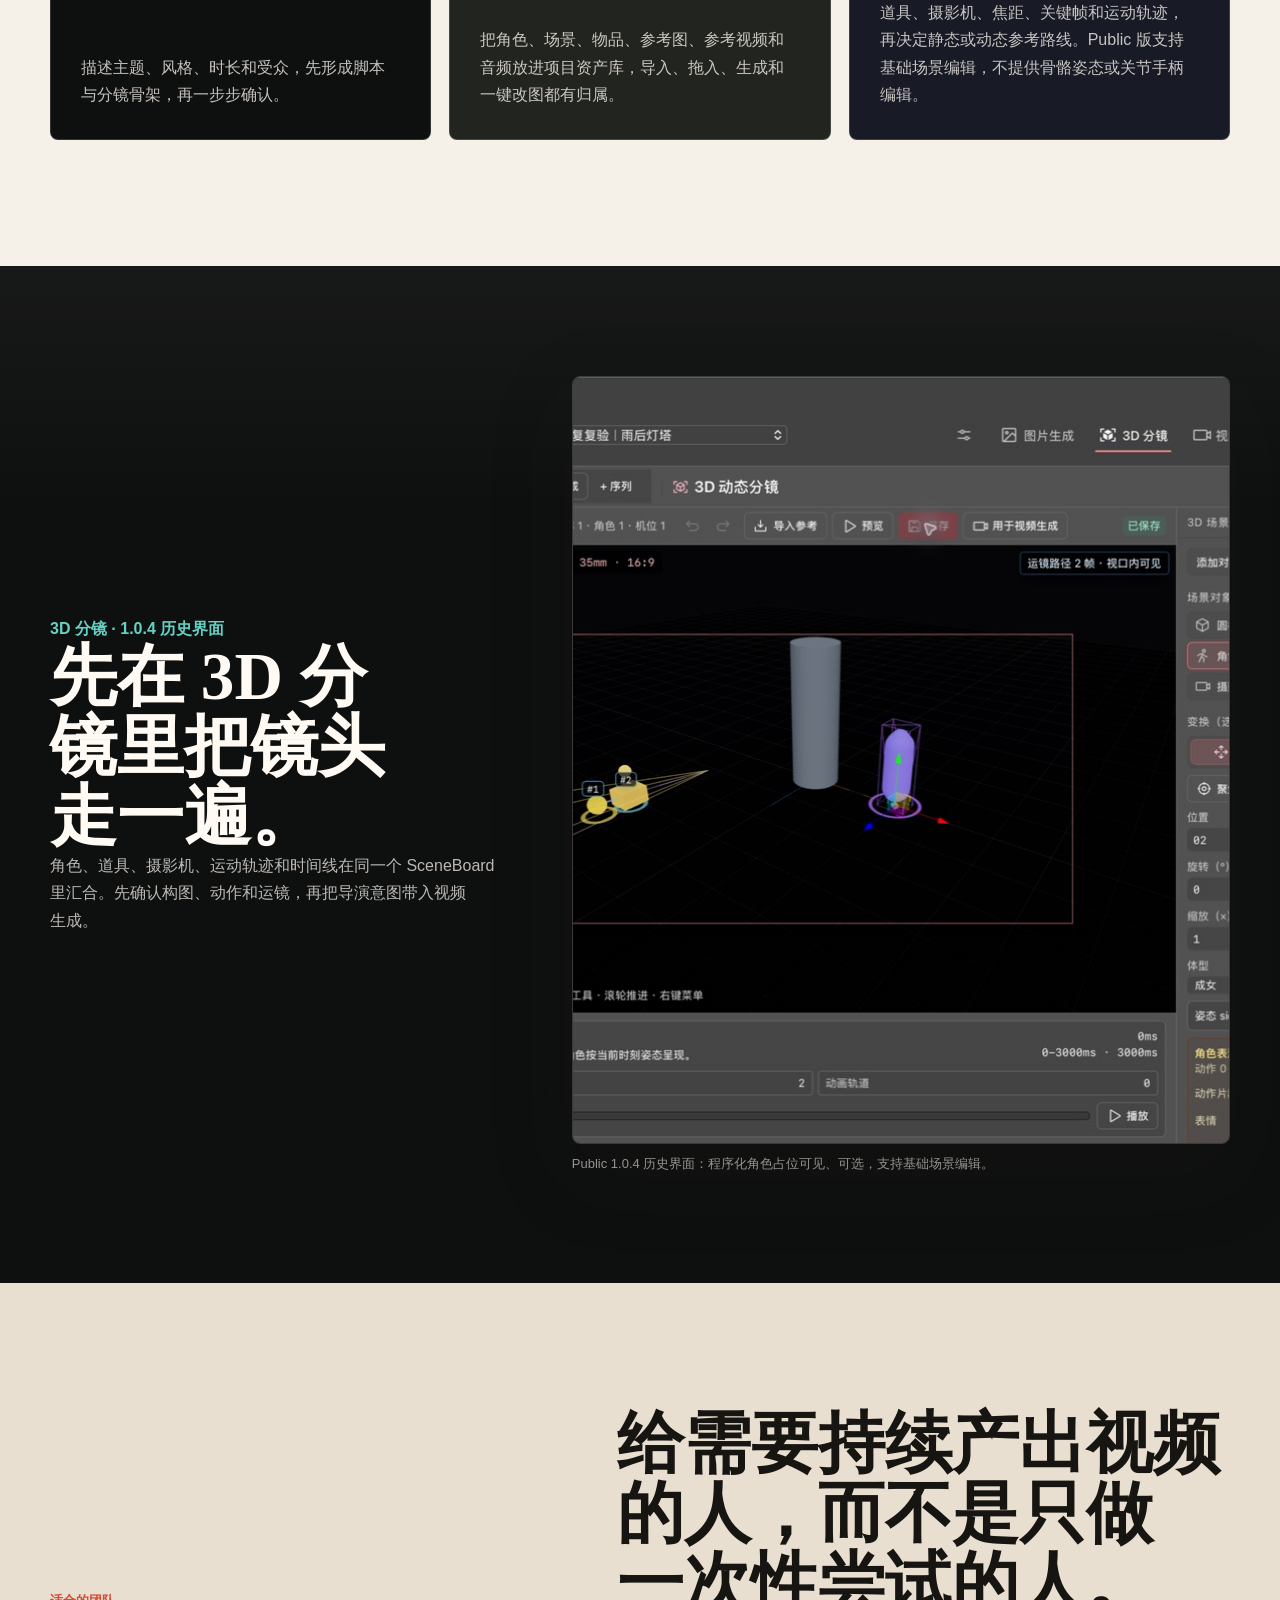
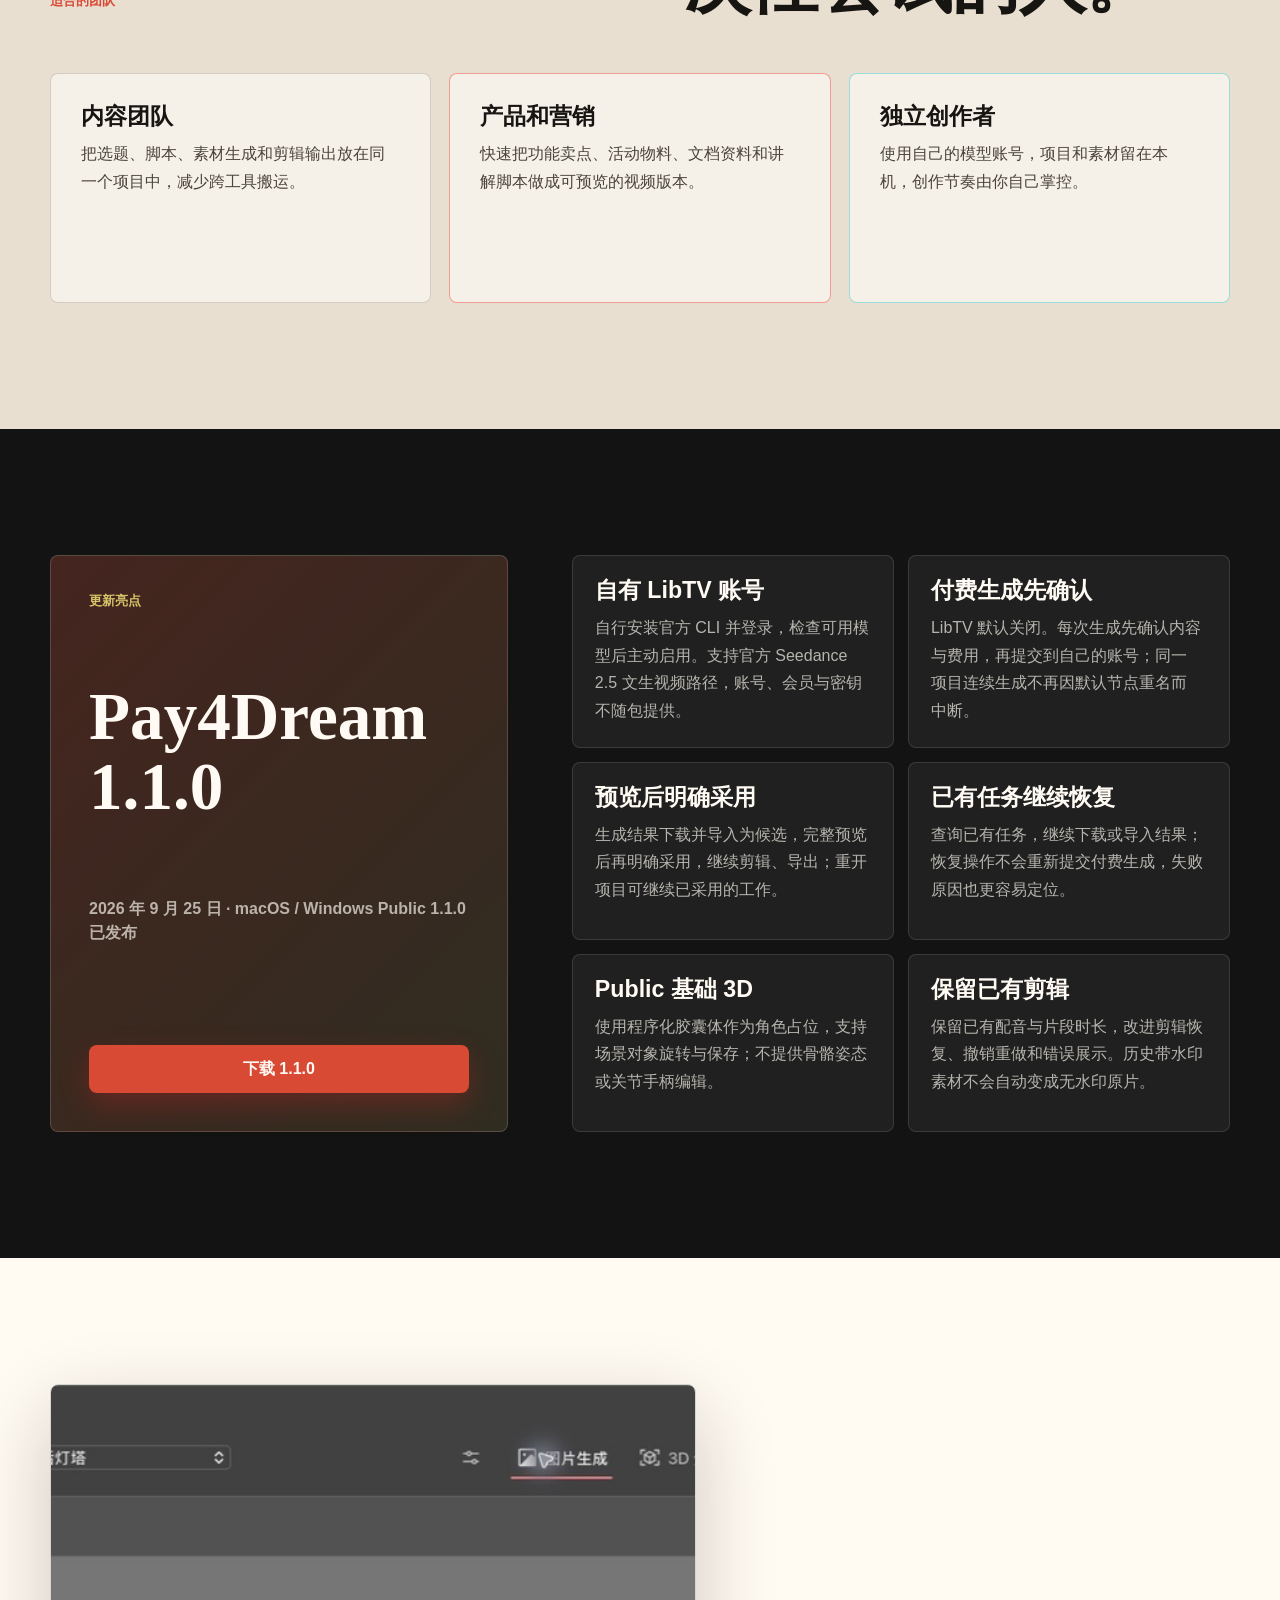
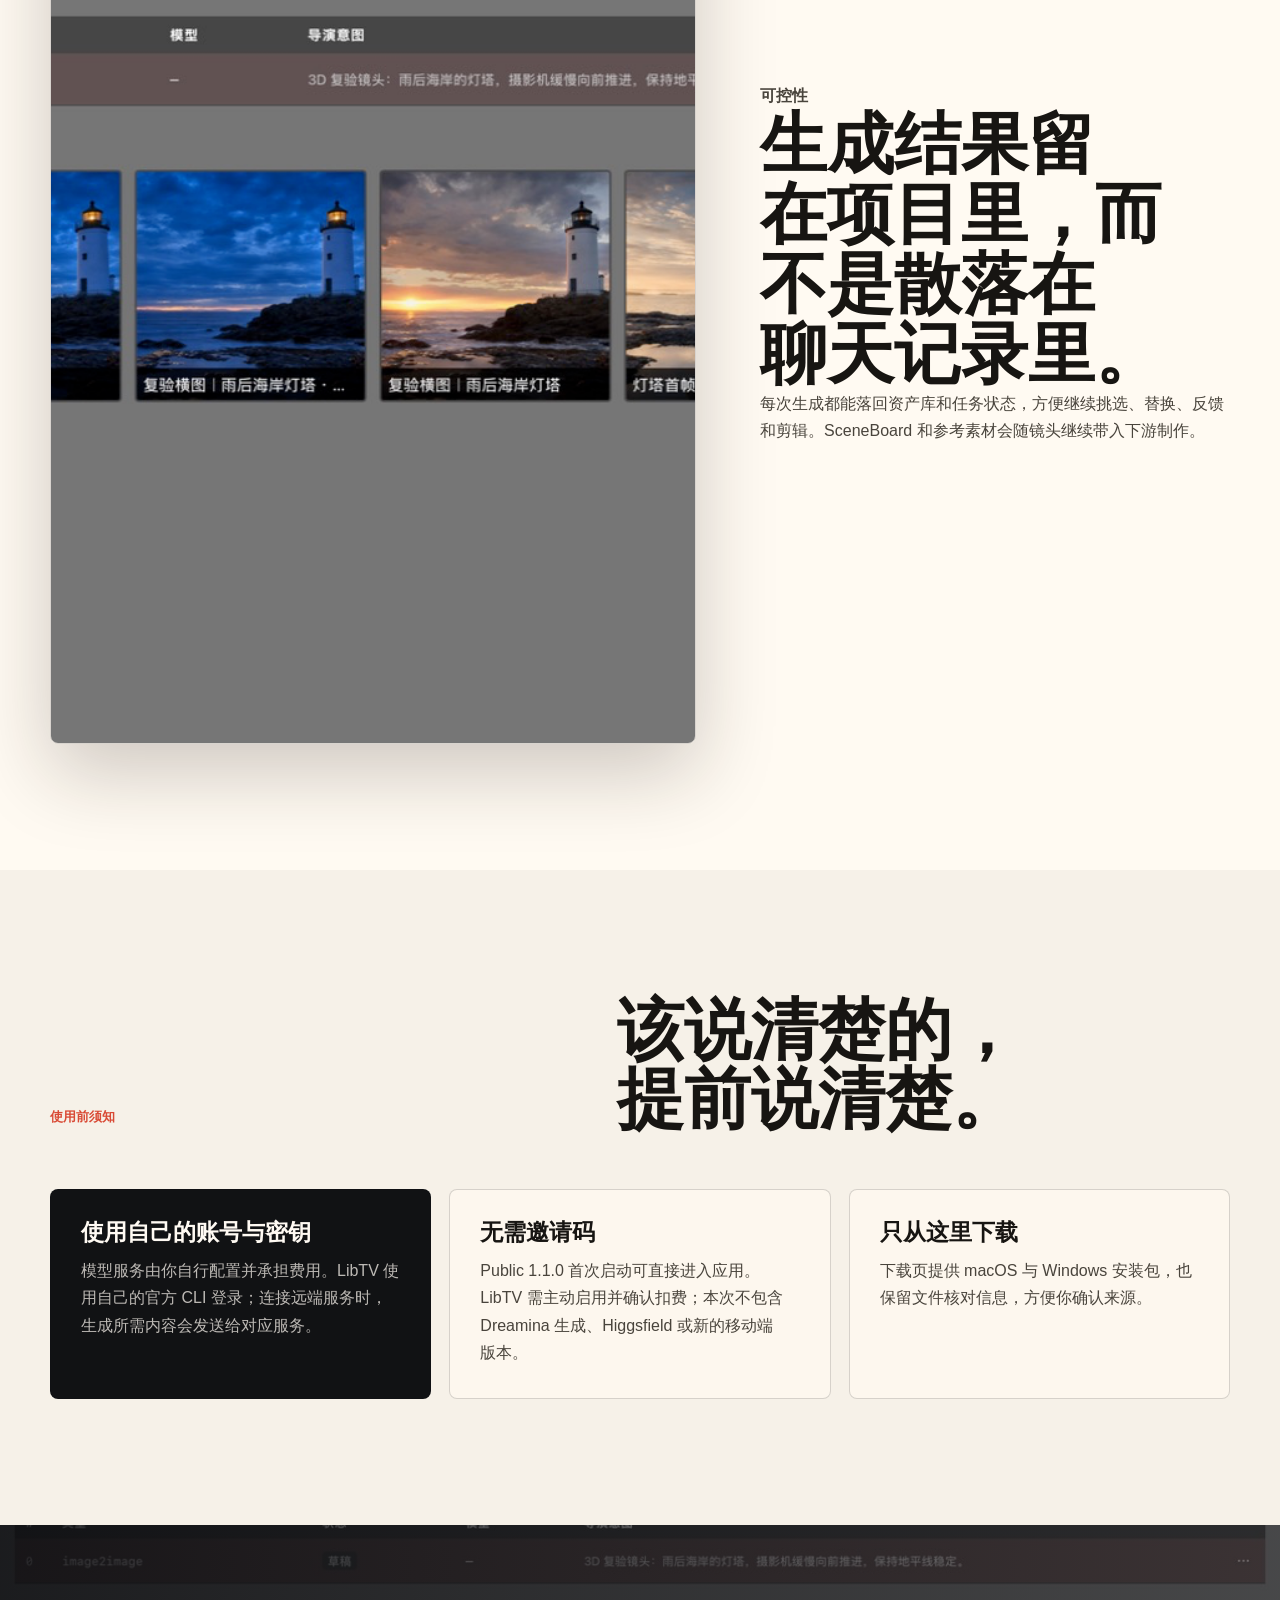
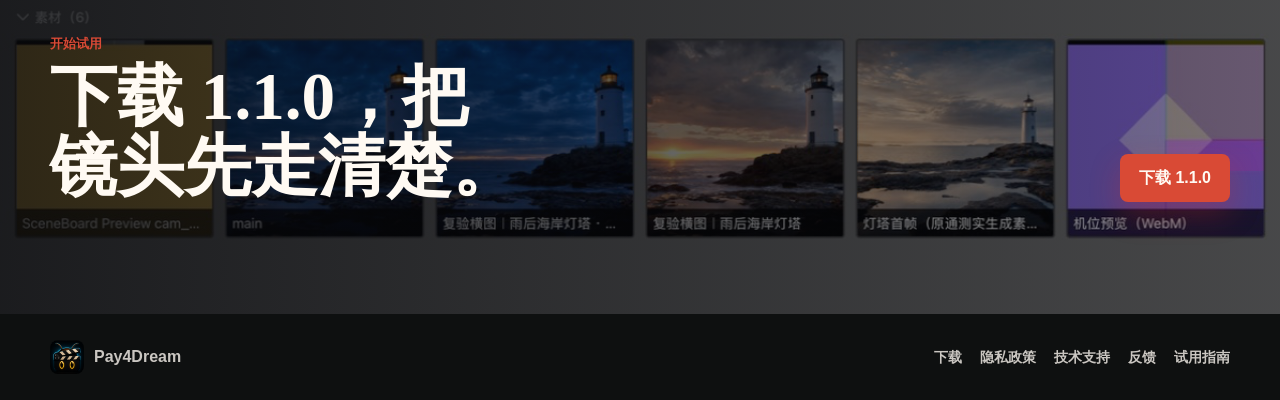
==== commit 14c32f2b: "Publish verified Public 1.1.0 Windows download" ====
--- a/index.html
+++ b/index.html
@@ -6,12 +6,12 @@
     <title>Pay4Dream 1.1.0 - AI 视频创作工作台</title>
     <meta
       name="description"
-      content="Pay4Dream 1.1.0 Public macOS 版已开放下载，支持自有 LibTV 账号文生视频、候选采用与剪辑导出。Windows 1.1.0 构建中，保留 1.0.4 历史下载。"
+      content="Pay4Dream 1.1.0 Public macOS / Windows 版已开放下载，支持自有 LibTV 账号文生视频、候选采用与剪辑导出。无需邀请码，使用自己的账号与密钥。"
     />
     <meta property="og:title" content="Pay4Dream 1.1.0 - AI 视频创作工作台" />
     <meta
       property="og:description"
-      content="从 LibTV 文生视频到候选预览、采用、剪辑与导出。1.1.0 Public macOS 已发布，Windows 1.1.0 构建中。"
+      content="从 LibTV 文生视频到候选预览、采用、剪辑与导出。1.1.0 Public macOS / Windows 已开放下载。"
     />
     <meta property="og:type" content="website" />
     <meta property="og:image" content="https://pay4dream.github.io/assets/product-workbench.png" />
@@ -58,7 +58,7 @@
             </div>
             <div>
               <dt>Windows Public</dt>
-              <dd>1.0.4 · 1.1.0 构建中</dd>
+              <dd>1.1.0</dd>
             </div>
             <div>
               <dt>使用方式</dt>
@@ -156,7 +156,7 @@
           <div class="release-panel reveal">
             <p class="section-kicker">更新亮点</p>
             <h2 id="release-title">Pay4Dream 1.1.0</h2>
-            <p class="release-date">2026 年 9 月 25 日 · macOS Public 已发布 · Windows 1.1.0 构建中</p>
+            <p class="release-date">2026 年 9 月 25 日 · macOS / Windows Public 1.1.0 已发布</p>
             <a class="button button-primary" href="./download.html">下载 1.1.0</a>
           </div>
           <div class="release-notes reveal">
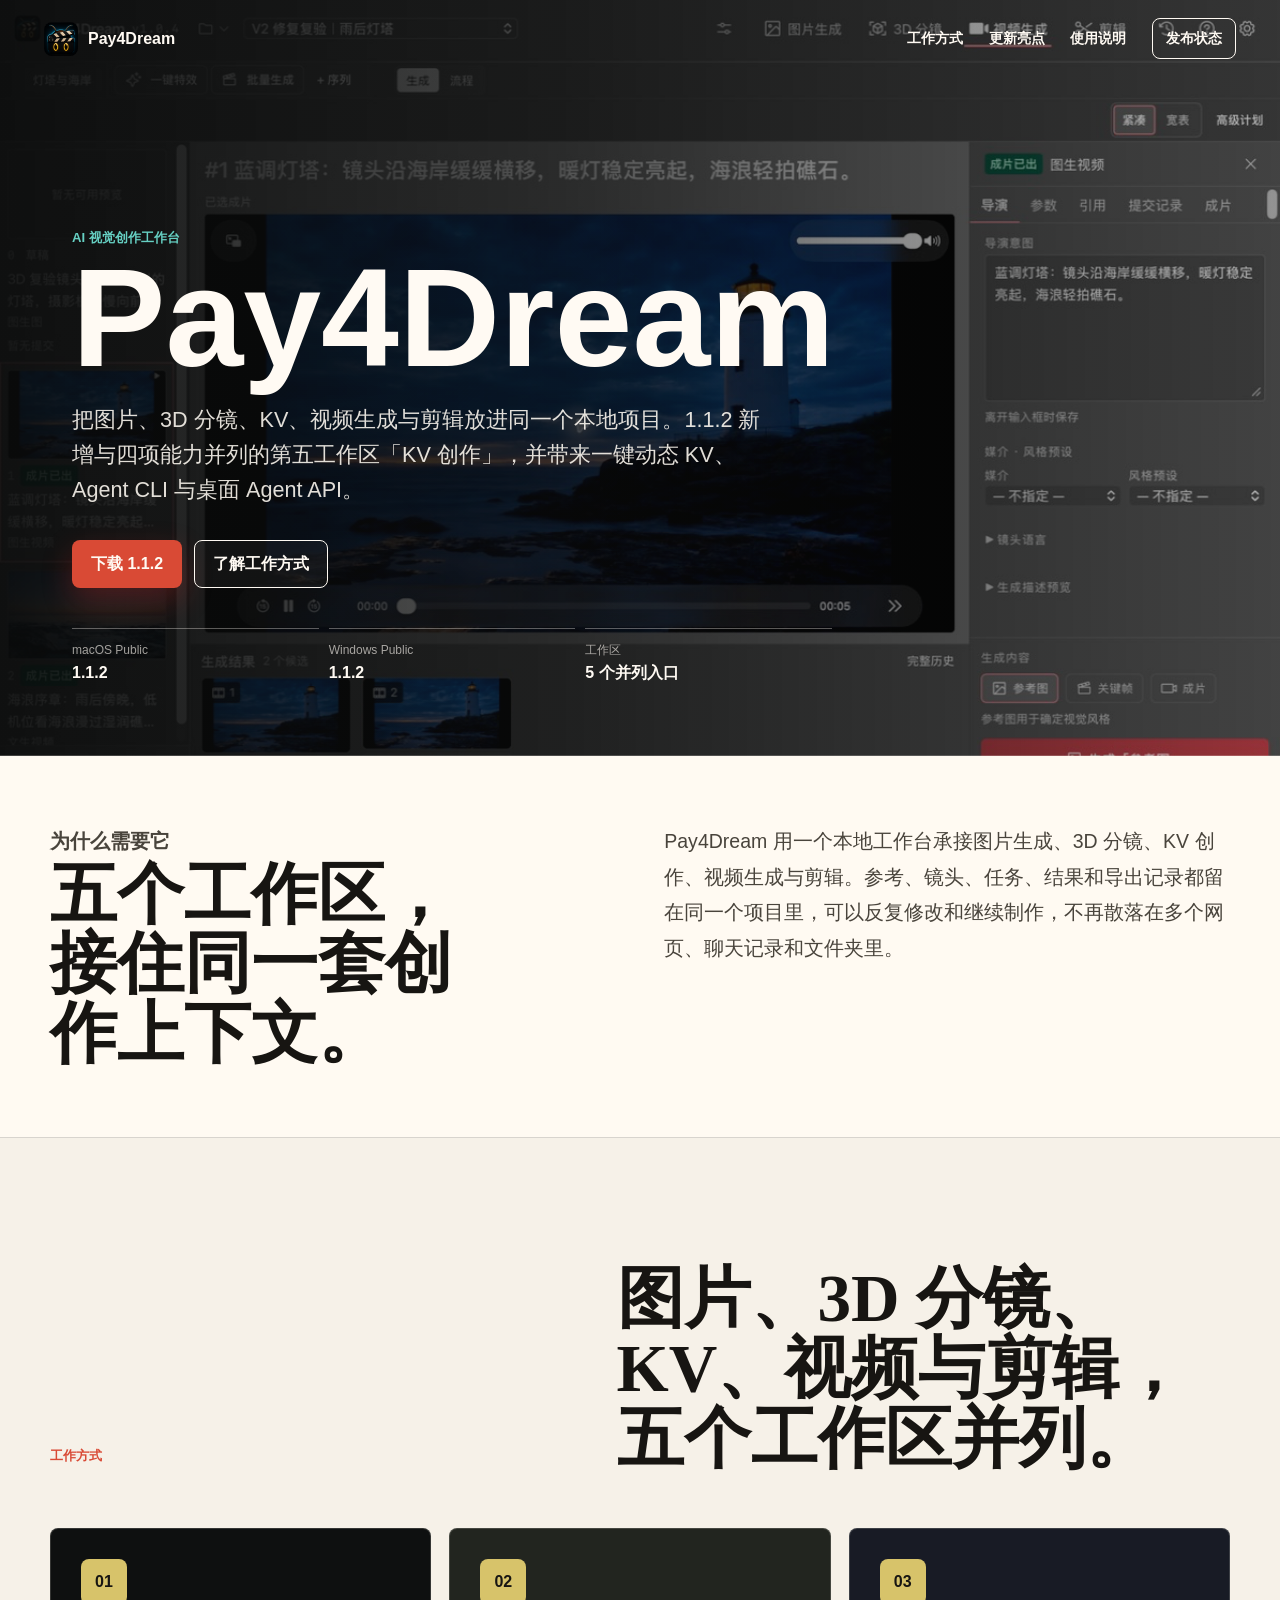
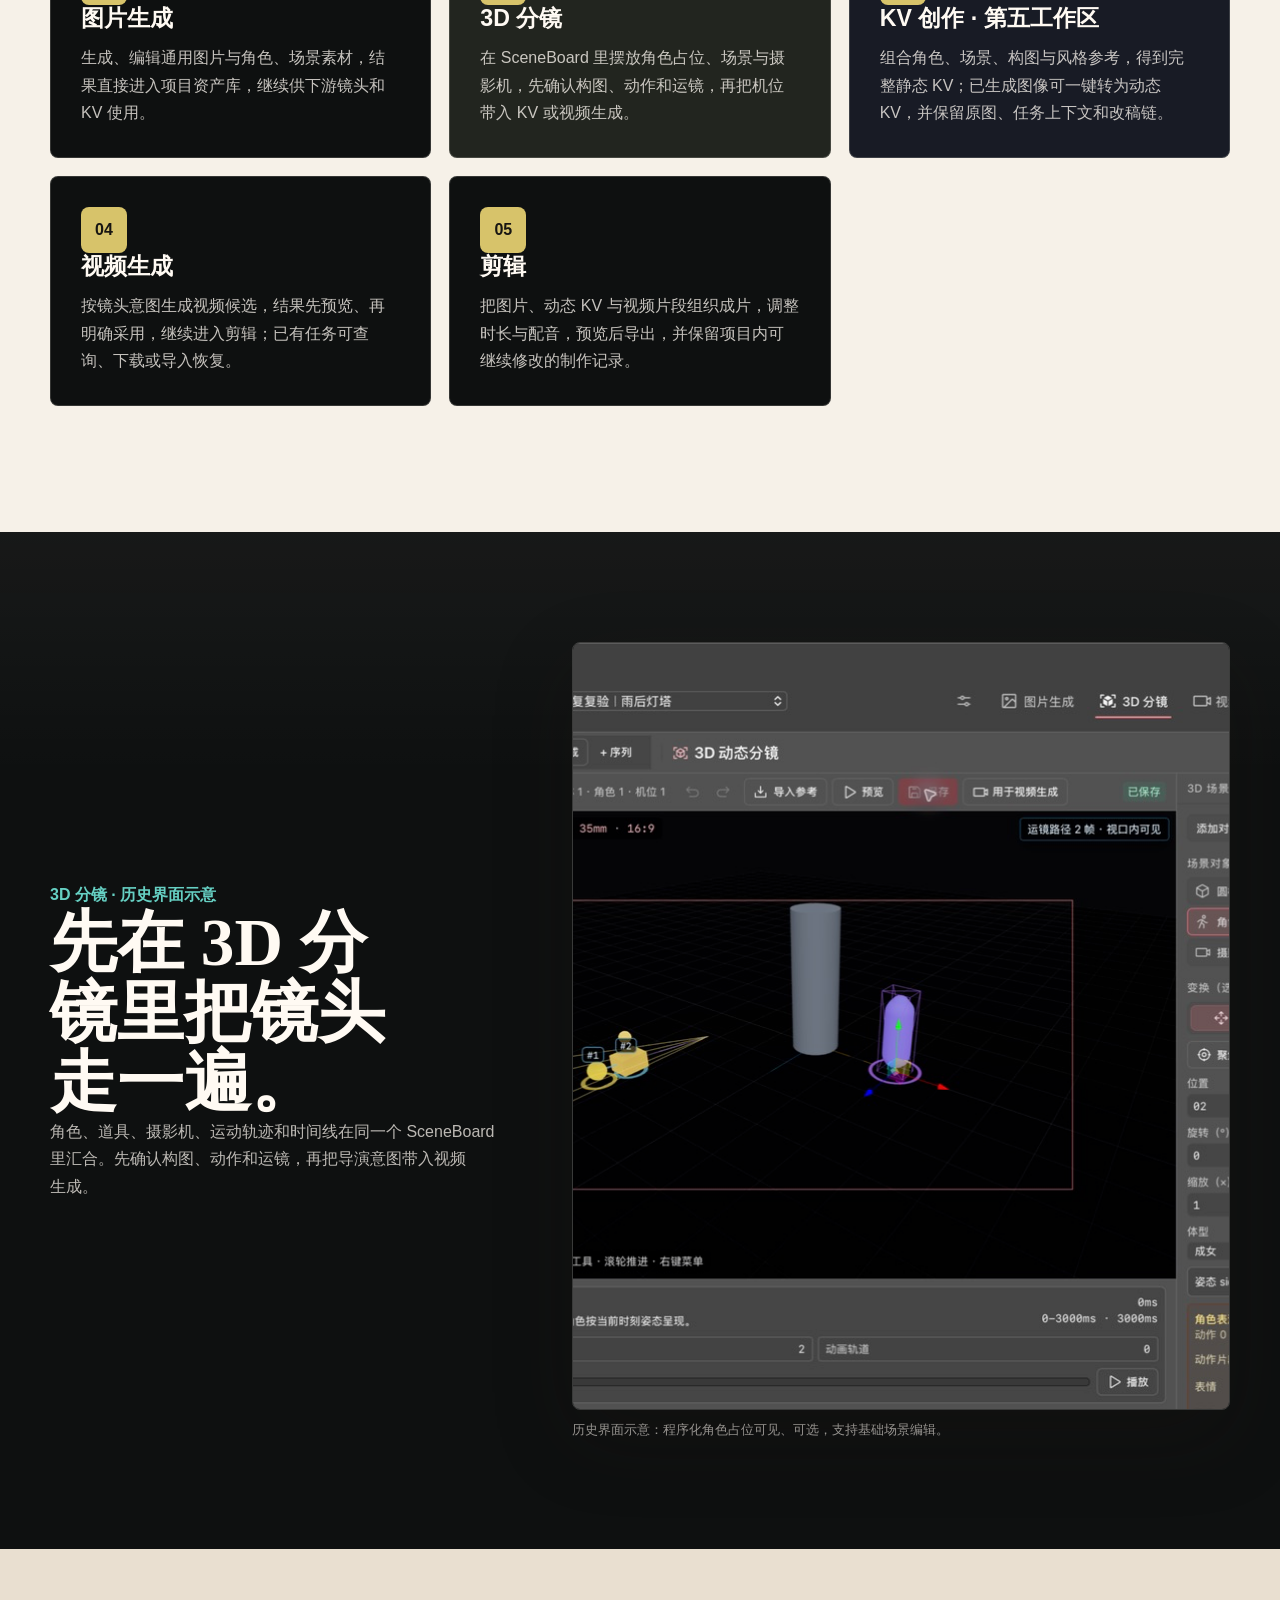
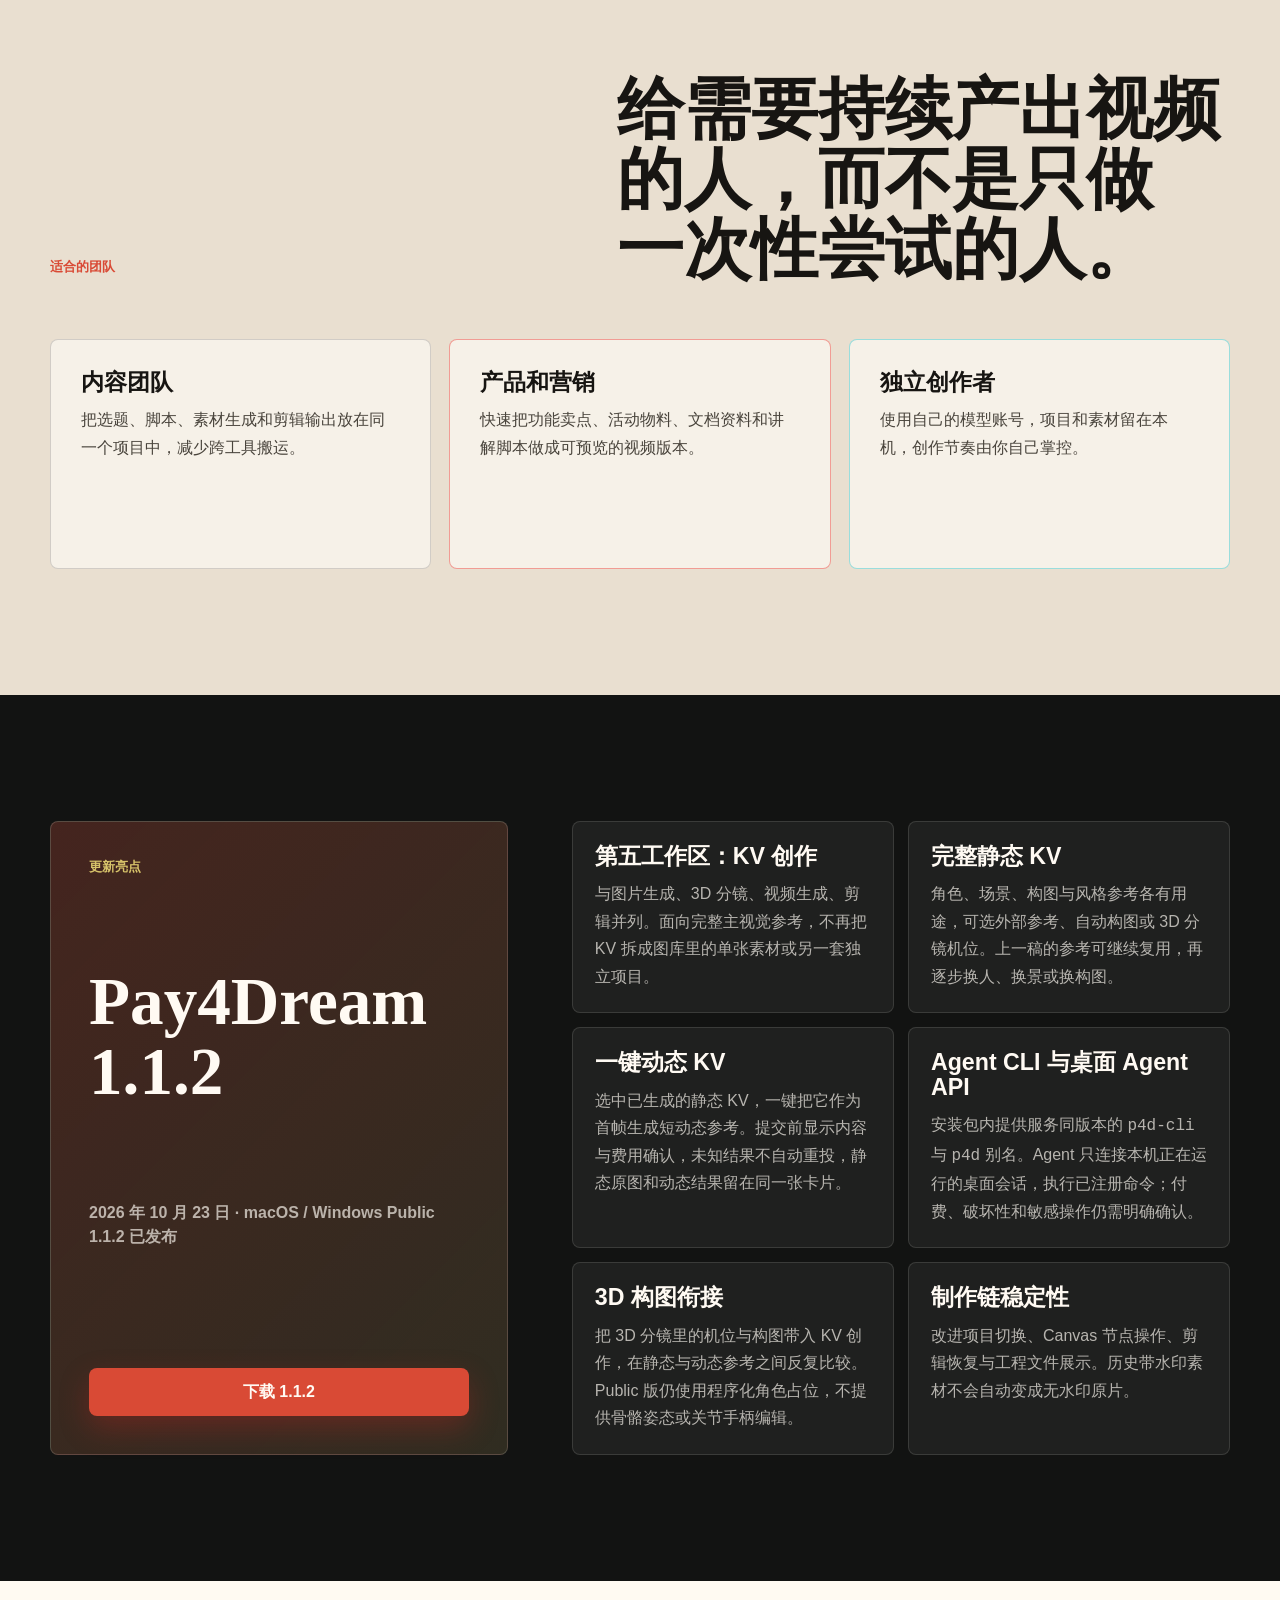
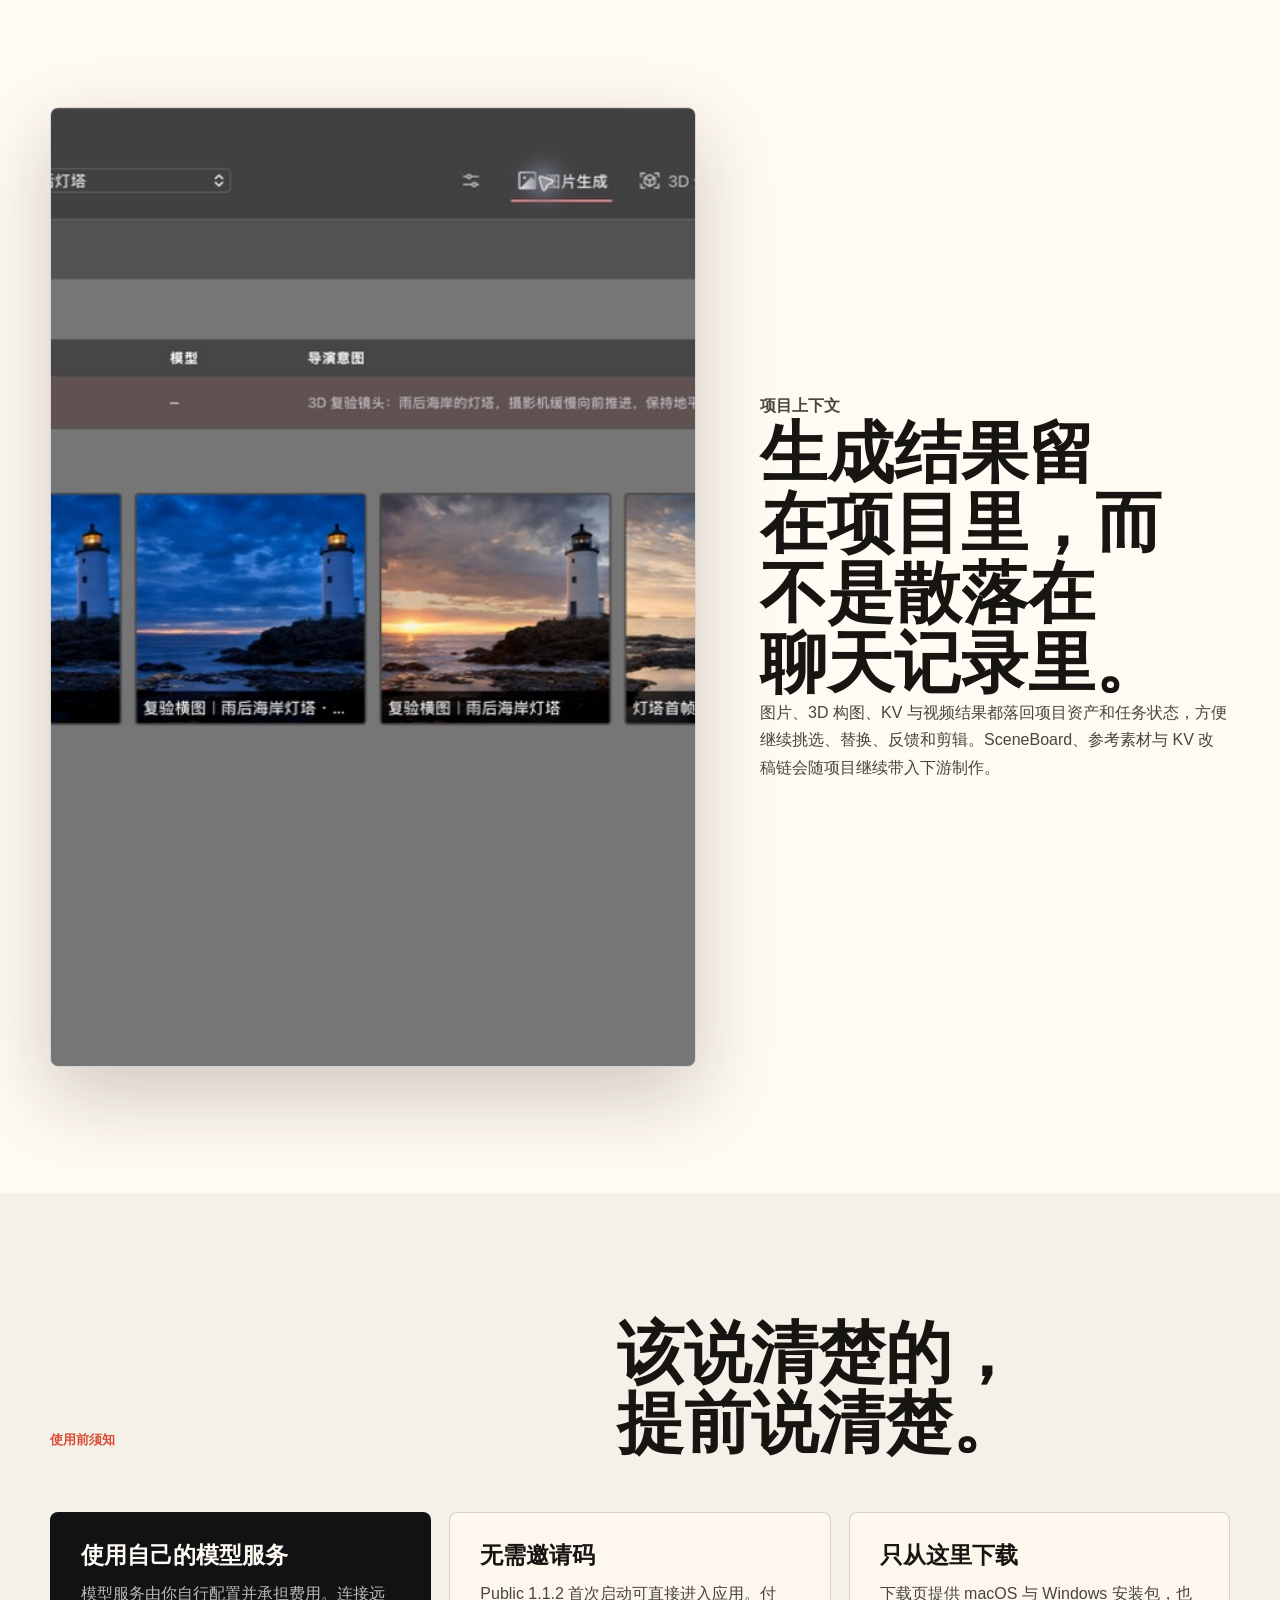
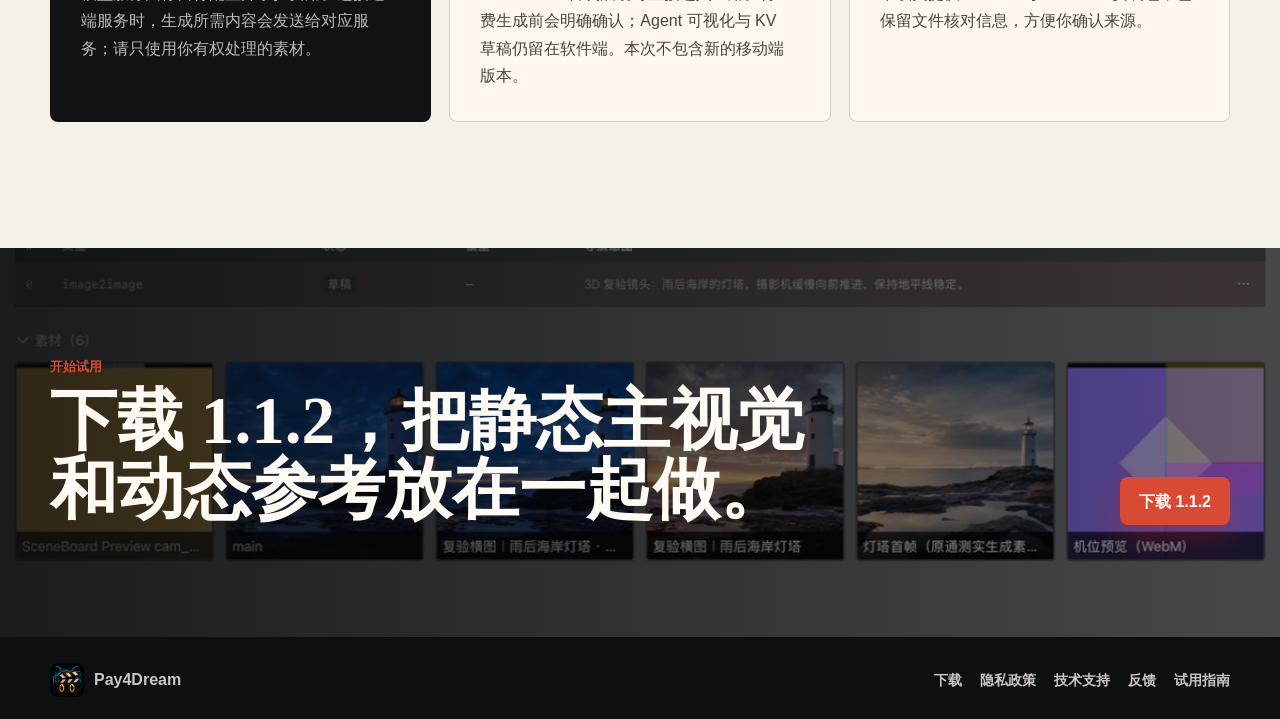
==== commit e730c089: "Update official site for Pay4Dream 1.1.2" ====
--- a/index.html
+++ b/index.html
@@ -3,19 +3,19 @@
   <head>
     <meta charset="utf-8" />
     <meta name="viewport" content="width=device-width, initial-scale=1" />
-    <title>Pay4Dream 1.1.0 - AI 视频创作工作台</title>
+    <title>Pay4Dream 1.1.2 - AI 创作工作台</title>
     <meta
       name="description"
-      content="Pay4Dream 1.1.0 Public macOS / Windows 版已开放下载，支持自有 LibTV 账号文生视频、候选采用与剪辑导出。无需邀请码，使用自己的账号与密钥。"
+      content="Pay4Dream 1.1.2 Public macOS / Windows 版已开放下载，覆盖图片、3D 分镜、KV 创作、视频生成与剪辑，支持一键动态 KV、Agent CLI 与桌面 Agent API。无需邀请码，使用自己的模型服务账号。"
     />
-    <meta property="og:title" content="Pay4Dream 1.1.0 - AI 视频创作工作台" />
+    <meta property="og:title" content="Pay4Dream 1.1.2 - AI 创作工作台" />
     <meta
       property="og:description"
-      content="从 LibTV 文生视频到候选预览、采用、剪辑与导出。1.1.0 Public macOS / Windows 已开放下载。"
+      content="从图片、3D 分镜、KV 创作到视频生成与剪辑。1.1.2 Public macOS / Windows 已开放下载。"
     />
     <meta property="og:type" content="website" />
     <meta property="og:image" content="https://pay4dream.github.io/assets/product-workbench.png" />
-    <meta property="og:image:alt" content="Pay4Dream 历史版本创作工作台" />
+    <meta property="og:image:alt" content="Pay4Dream 创作工作台" />
     <meta property="og:url" content="https://pay4dream.github.io/" />
     <link rel="canonical" href="https://pay4dream.github.io/" />
     <link rel="icon" type="image/png" href="./assets/pay4dream-icon.png" />
@@ -27,11 +27,11 @@
         <img src="./assets/pay4dream-icon.png" alt="" />
         <span>Pay4Dream</span>
       </a>
-      <button class="nav-toggle" type="button" aria-label="打开导航" aria-expanded="false" data-nav-toggle>
+      <button class="nav-toggle" type="button" aria-label="打开导航" aria-controls="site-nav" aria-expanded="false" data-nav-toggle>
         <span></span>
         <span></span>
       </button>
-      <nav class="site-nav" aria-label="主导航" data-nav>
+      <nav id="site-nav" class="site-nav" aria-label="主导航" data-nav>
         <a href="#workflow">工作方式</a>
         <a href="#release">更新亮点</a>
         <a href="#trust">使用说明</a>
@@ -42,27 +42,27 @@
     <main>
       <section class="hero" aria-labelledby="hero-title">
         <div class="hero-copy">
-          <p class="eyebrow">AI 视频创作工作台</p>
+          <p class="eyebrow">AI 视觉创作工作台</p>
           <h1 id="hero-title">Pay4Dream</h1>
           <p class="hero-lede">
-            把脚本、参考素材、镜头调度、prompt、生成任务和剪辑放进同一个本地项目。1.1.0 接入自有 LibTV 账号的文生视频，让生成、候选预览、采用与导出接得更顺。
+            把图片、3D 分镜、KV、视频生成与剪辑放进同一个本地项目。1.1.2 新增与四项能力并列的第五工作区「KV 创作」，并带来一键动态 KV、Agent CLI 与桌面 Agent API。
           </p>
           <div class="hero-actions" aria-label="主要操作">
-            <a class="button button-primary" href="./download.html">下载 1.1.0</a>
+            <a class="button button-primary" href="./download.html">下载 1.1.2</a>
             <a class="button button-ghost" href="#workflow">了解工作方式</a>
           </div>
           <dl class="hero-facts" aria-label="版本摘要">
             <div>
               <dt>macOS Public</dt>
-              <dd>1.1.0</dd>
+              <dd>1.1.2</dd>
             </div>
             <div>
               <dt>Windows Public</dt>
-              <dd>1.1.0</dd>
+              <dd>1.1.2</dd>
             </div>
             <div>
-              <dt>使用方式</dt>
-              <dd>无需邀请码</dd>
+              <dt>工作区</dt>
+              <dd>5 个并列入口</dd>
             </div>
           </dl>
         </div>
@@ -72,10 +72,10 @@
         <div class="section-inner intro-grid">
           <div>
             <p class="section-kicker">为什么需要它</p>
-            <h2>别让创作散在聊天记录和文件夹里。</h2>
+            <h2>五个工作区，接住同一套创作上下文。</h2>
           </div>
           <p>
-            Pay4Dream 用一个本地工作台承接脚本、素材、镜头设计、prompt、生成任务、轨道和导出记录。项目可以反复修改和继续制作，不再散落在多个网页、聊天记录和文件夹里。
+            Pay4Dream 用一个本地工作台承接图片生成、3D 分镜、KV 创作、视频生成与剪辑。参考、镜头、任务、结果和导出记录都留在同一个项目里，可以反复修改和继续制作，不再散落在多个网页、聊天记录和文件夹里。
           </p>
         </div>
       </section>
@@ -84,23 +84,33 @@
         <div class="section-inner">
           <div class="section-heading reveal">
             <p class="section-kicker">工作方式</p>
-            <h2 id="workflow-title">从创意草稿到最终片段，每一步都能接得上。</h2>
+            <h2 id="workflow-title">图片、3D 分镜、KV、视频与剪辑，五个工作区并列。</h2>
           </div>
           <div class="workflow-grid">
             <article class="workflow-card reveal">
               <span class="card-index">01</span>
-              <h3>写出方向</h3>
-              <p>描述主题、风格、时长和受众，先形成脚本与分镜骨架，再一步步确认。</p>
+              <h3>图片生成</h3>
+              <p>生成、编辑通用图片与角色、场景素材，结果直接进入项目资产库，继续供下游镜头和 KV 使用。</p>
             </article>
             <article class="workflow-card reveal">
               <span class="card-index">02</span>
-              <h3>组织资产</h3>
-              <p>把角色、场景、物品、参考图、参考视频和音频放进项目资产库，导入、拖入、生成和一键改图都有归属。</p>
+              <h3>3D 分镜</h3>
+              <p>在 SceneBoard 里摆放角色占位、场景与摄影机，先确认构图、动作和运镜，再把机位带入 KV 或视频生成。</p>
             </article>
             <article class="workflow-card reveal">
               <span class="card-index">03</span>
-              <h3>控制镜头</h3>
-              <p>在统一 SceneBoard 里管理角色占位、场景道具、摄影机、焦距、关键帧和运动轨迹，再决定静态或动态参考路线。Public 版支持基础场景编辑，不提供骨骼姿态或关节手柄编辑。</p>
+              <h3>KV 创作 · 第五工作区</h3>
+              <p>组合角色、场景、构图与风格参考，得到完整静态 KV；已生成图像可一键转为动态 KV，并保留原图、任务上下文和改稿链。</p>
+            </article>
+            <article class="workflow-card reveal">
+              <span class="card-index">04</span>
+              <h3>视频生成</h3>
+              <p>按镜头意图生成视频候选，结果先预览、再明确采用，继续进入剪辑；已有任务可查询、下载或导入恢复。</p>
+            </article>
+            <article class="workflow-card reveal">
+              <span class="card-index">05</span>
+              <h3>剪辑</h3>
+              <p>把图片、动态 KV 与视频片段组织成片，调整时长与配音，预览后导出，并保留项目内可继续修改的制作记录。</p>
             </article>
           </div>
         </div>
@@ -109,7 +119,7 @@
       <section class="product-shot-section" aria-labelledby="shot-title">
         <div class="section-inner shot-grid">
           <div class="shot-copy reveal">
-            <p class="section-kicker">3D 分镜 · 1.0.4 历史界面</p>
+            <p class="section-kicker">3D 分镜 · 历史界面示意</p>
             <h2 id="shot-title">先在 3D 分镜里把镜头走一遍。</h2>
             <p>
               角色、道具、摄影机、运动轨迹和时间线在同一个 SceneBoard 里汇合。先确认构图、动作和运镜，再把导演意图带入视频生成。
@@ -118,12 +128,12 @@
           <figure class="product-frame reveal">
             <img
               src="./assets/sceneboard-preview.png"
-              alt="Pay4Dream Public 1.0.4 历史 3D 分镜界面，包含角色占位、道具、摄影机和时间线"
+              alt="Pay4Dream 历史 3D 分镜界面，包含角色占位、道具、摄影机和时间线"
               width="1195"
               height="768"
               loading="lazy"
             />
-            <figcaption>Public 1.0.4 历史界面：程序化角色占位可见、可选，支持基础场景编辑。</figcaption>
+            <figcaption>历史界面示意：程序化角色占位可见、可选，支持基础场景编辑。</figcaption>
           </figure>
         </div>
       </section>
@@ -155,34 +165,34 @@
         <div class="section-inner release-layout">
           <div class="release-panel reveal">
             <p class="section-kicker">更新亮点</p>
-            <h2 id="release-title">Pay4Dream 1.1.0</h2>
-            <p class="release-date">2026 年 9 月 25 日 · macOS / Windows Public 1.1.0 已发布</p>
-            <a class="button button-primary" href="./download.html">下载 1.1.0</a>
+            <h2 id="release-title">Pay4Dream 1.1.2</h2>
+            <p class="release-date">2026 年 10 月 23 日 · macOS / Windows Public 1.1.2 已发布</p>
+            <a class="button button-primary" href="./download.html">下载 1.1.2</a>
           </div>
           <div class="release-notes reveal">
             <article>
-              <h3>自有 LibTV 账号</h3>
-              <p>自行安装官方 CLI 并登录，检查可用模型后主动启用。支持官方 Seedance 2.5 文生视频路径，账号、会员与密钥不随包提供。</p>
-            </article>
-            <article>
-              <h3>付费生成先确认</h3>
-              <p>LibTV 默认关闭。每次生成先确认内容与费用，再提交到自己的账号；同一项目连续生成不再因默认节点重名而中断。</p>
-            </article>
-            <article>
-              <h3>预览后明确采用</h3>
-              <p>生成结果下载并导入为候选，完整预览后再明确采用，继续剪辑、导出；重开项目可继续已采用的工作。</p>
-            </article>
-            <article>
-              <h3>已有任务继续恢复</h3>
-              <p>查询已有任务，继续下载或导入结果；恢复操作不会重新提交付费生成，失败原因也更容易定位。</p>
-            </article>
-            <article>
-              <h3>Public 基础 3D</h3>
-              <p>使用程序化胶囊体作为角色占位，支持场景对象旋转与保存；不提供骨骼姿态或关节手柄编辑。</p>
-            </article>
-            <article>
-              <h3>保留已有剪辑</h3>
-              <p>保留已有配音与片段时长，改进剪辑恢复、撤销重做和错误展示。历史带水印素材不会自动变成无水印原片。</p>
+              <h3>第五工作区：KV 创作</h3>
+              <p>与图片生成、3D 分镜、视频生成、剪辑并列。面向完整主视觉参考，不再把 KV 拆成图库里的单张素材或另一套独立项目。</p>
+            </article>
+            <article>
+              <h3>完整静态 KV</h3>
+              <p>角色、场景、构图与风格参考各有用途，可选外部参考、自动构图或 3D 分镜机位。上一稿的参考可继续复用，再逐步换人、换景或换构图。</p>
+            </article>
+            <article>
+              <h3>一键动态 KV</h3>
+              <p>选中已生成的静态 KV，一键把它作为首帧生成短动态参考。提交前显示内容与费用确认，未知结果不自动重投，静态原图和动态结果留在同一张卡片。</p>
+            </article>
+            <article>
+              <h3>Agent CLI 与桌面 Agent API</h3>
+              <p>安装包内提供服务同版本的 <code>p4d-cli</code> 与 <code>p4d</code> 别名。Agent 只连接本机正在运行的桌面会话，执行已注册命令；付费、破坏性和敏感操作仍需明确确认。</p>
+            </article>
+            <article>
+              <h3>3D 构图衔接</h3>
+              <p>把 3D 分镜里的机位与构图带入 KV 创作，在静态与动态参考之间反复比较。Public 版仍使用程序化角色占位，不提供骨骼姿态或关节手柄编辑。</p>
+            </article>
+            <article>
+              <h3>制作链稳定性</h3>
+              <p>改进项目切换、Canvas 节点操作、剪辑恢复与工程文件展示。历史带水印素材不会自动变成无水印原片。</p>
             </article>
           </div>
         </div>
@@ -193,17 +203,17 @@
           <figure class="detail-image reveal">
             <img
               src="./assets/product-generation-board.png"
-              alt="Pay4Dream Public 1.0.4 图库中的项目素材和镜头参考"
+              alt="Pay4Dream 项目素材、镜头参考与生成结果"
               width="1440"
               height="960"
               loading="lazy"
             />
           </figure>
           <div class="detail-copy reveal">
-            <p class="section-kicker">可控性</p>
+            <p class="section-kicker">项目上下文</p>
             <h2>生成结果留在项目里，而不是散落在聊天记录里。</h2>
             <p>
-              每次生成都能落回资产库和任务状态，方便继续挑选、替换、反馈和剪辑。SceneBoard 和参考素材会随镜头继续带入下游制作。
+              图片、3D 构图、KV 与视频结果都落回项目资产和任务状态，方便继续挑选、替换、反馈和剪辑。SceneBoard、参考素材与 KV 改稿链会随项目继续带入下游制作。
             </p>
           </div>
         </div>
@@ -217,12 +227,12 @@
           </div>
           <div class="trust-grid">
             <article class="trust-card reveal">
-              <h3>使用自己的账号与密钥</h3>
-              <p>模型服务由你自行配置并承担费用。LibTV 使用自己的官方 CLI 登录；连接远端服务时，生成所需内容会发送给对应服务。</p>
+              <h3>使用自己的模型服务</h3>
+              <p>模型服务由你自行配置并承担费用。连接远端服务时，生成所需内容会发送给对应服务；请只使用你有权处理的素材。</p>
             </article>
             <article class="trust-card reveal">
               <h3>无需邀请码</h3>
-              <p>Public 1.1.0 首次启动可直接进入应用。LibTV 需主动启用并确认扣费；本次不包含 Dreamina 生成、Higgsfield 或新的移动端版本。</p>
+              <p>Public 1.1.2 首次启动可直接进入应用。付费生成前会明确确认；Agent 可视化与 KV 草稿仍留在软件端。本次不包含新的移动端版本。</p>
             </article>
             <article class="trust-card reveal">
               <h3>只从这里下载</h3>
@@ -236,9 +246,9 @@
         <div class="section-inner final-inner">
           <div class="reveal">
             <p class="section-kicker">开始试用</p>
-            <h2 id="final-title">下载 1.1.0，把镜头先走清楚。</h2>
-          </div>
-          <a class="button button-primary reveal" href="./download.html">下载 1.1.0</a>
+            <h2 id="final-title">下载 1.1.2，把静态主视觉和动态参考放在一起做。</h2>
+          </div>
+          <a class="button button-primary reveal" href="./download.html">下载 1.1.2</a>
         </div>
       </section>
     </main>
